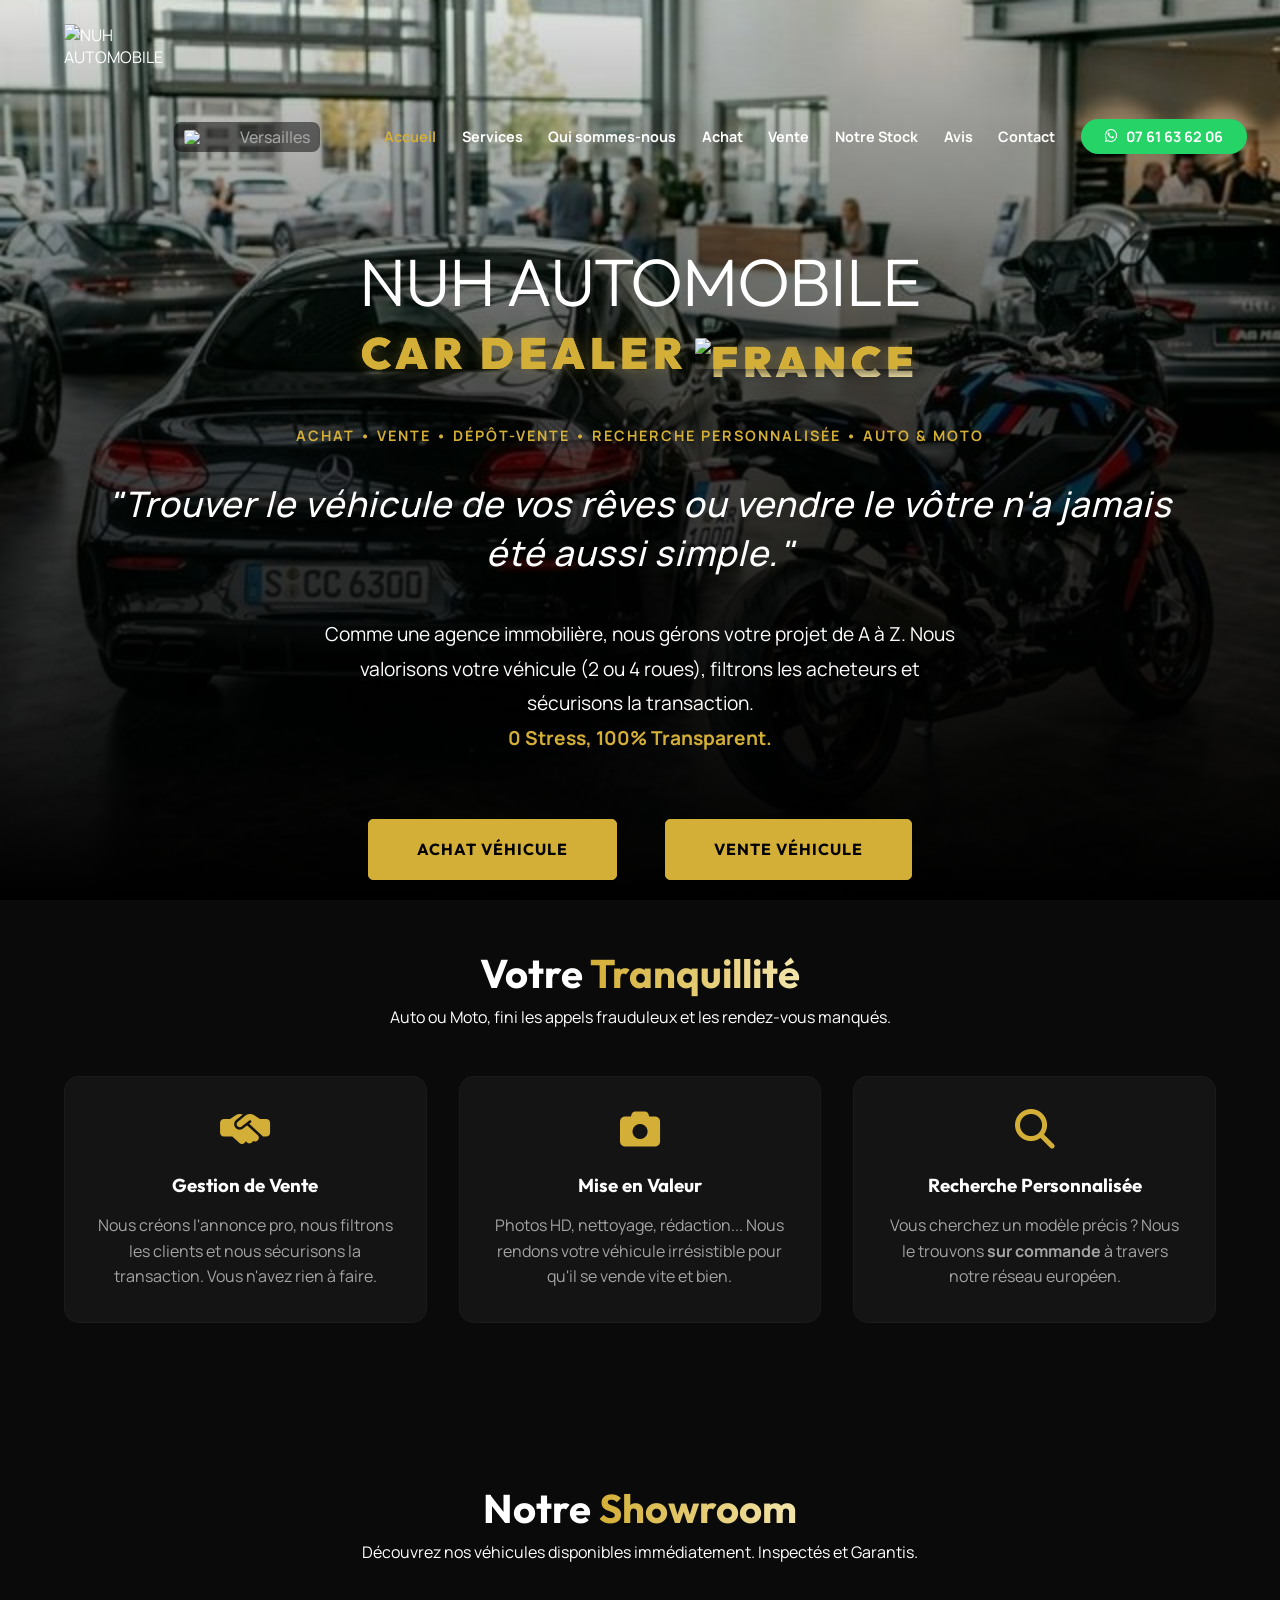
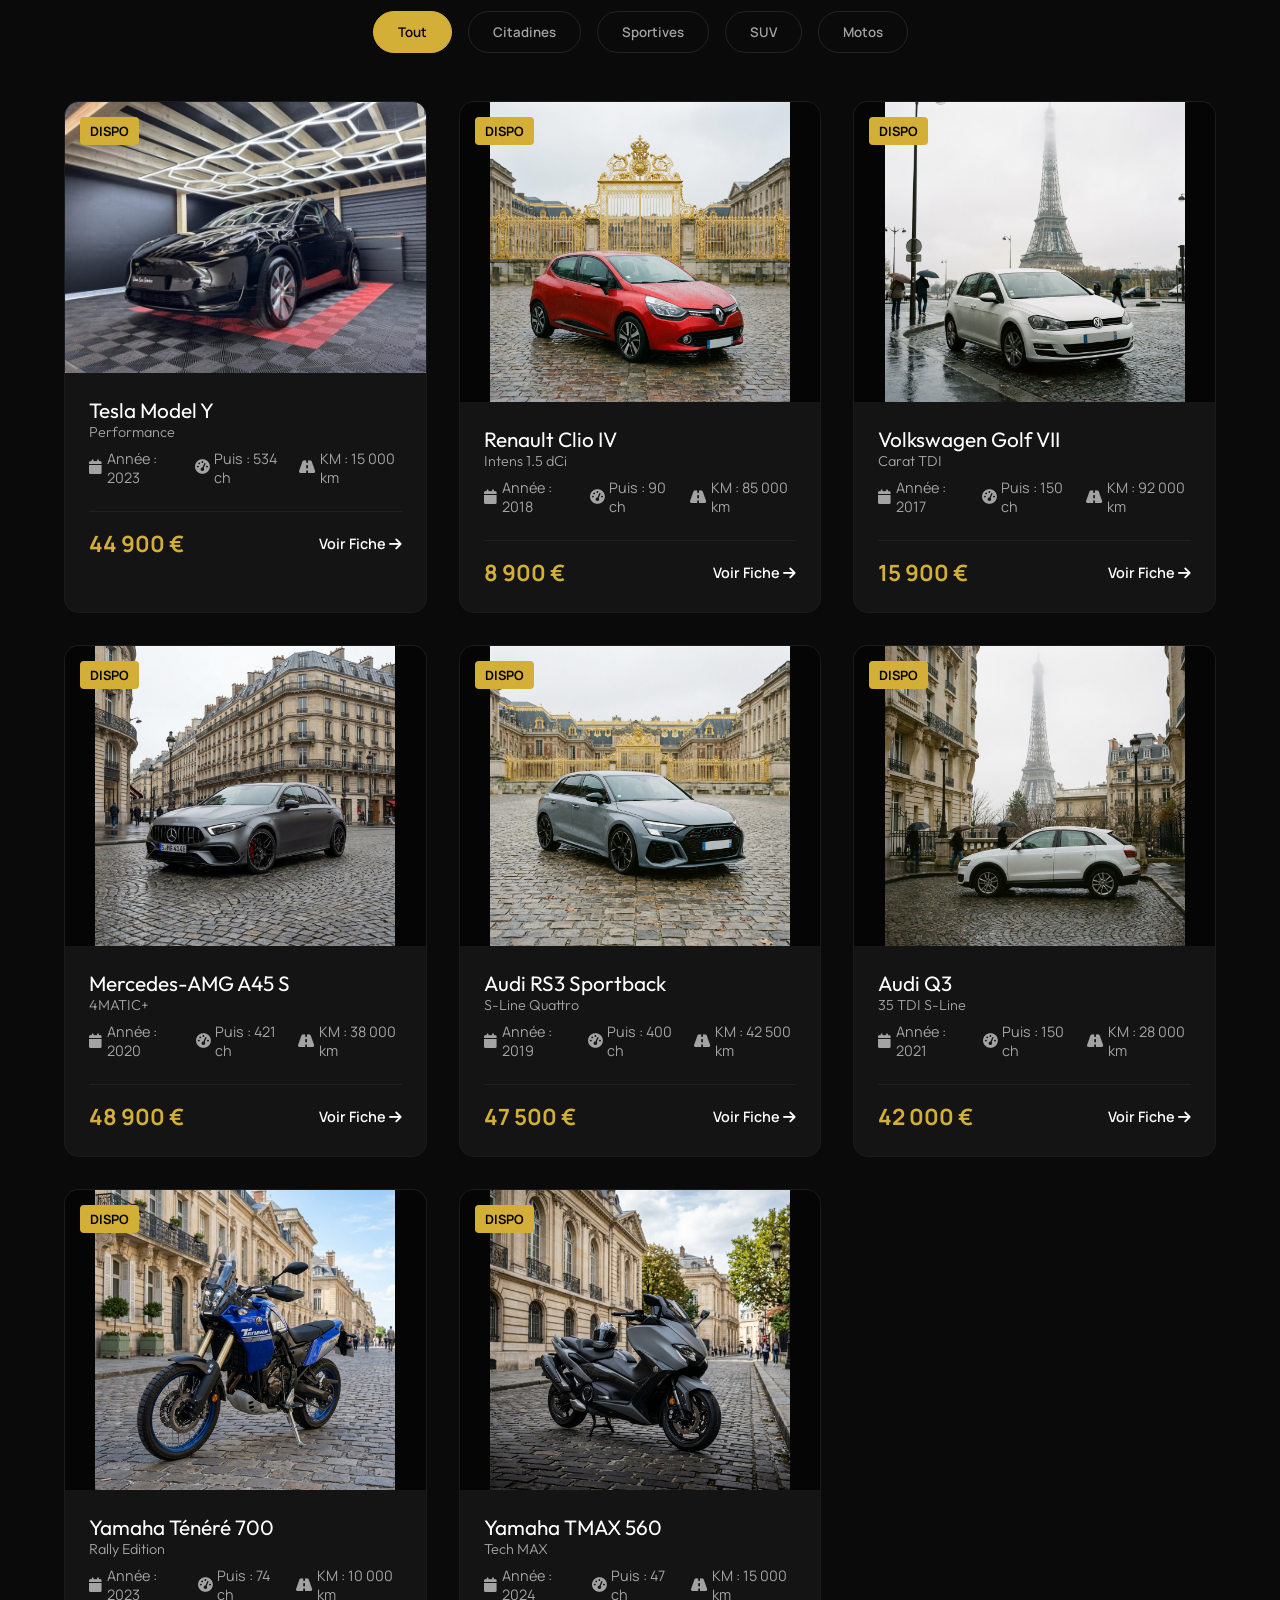
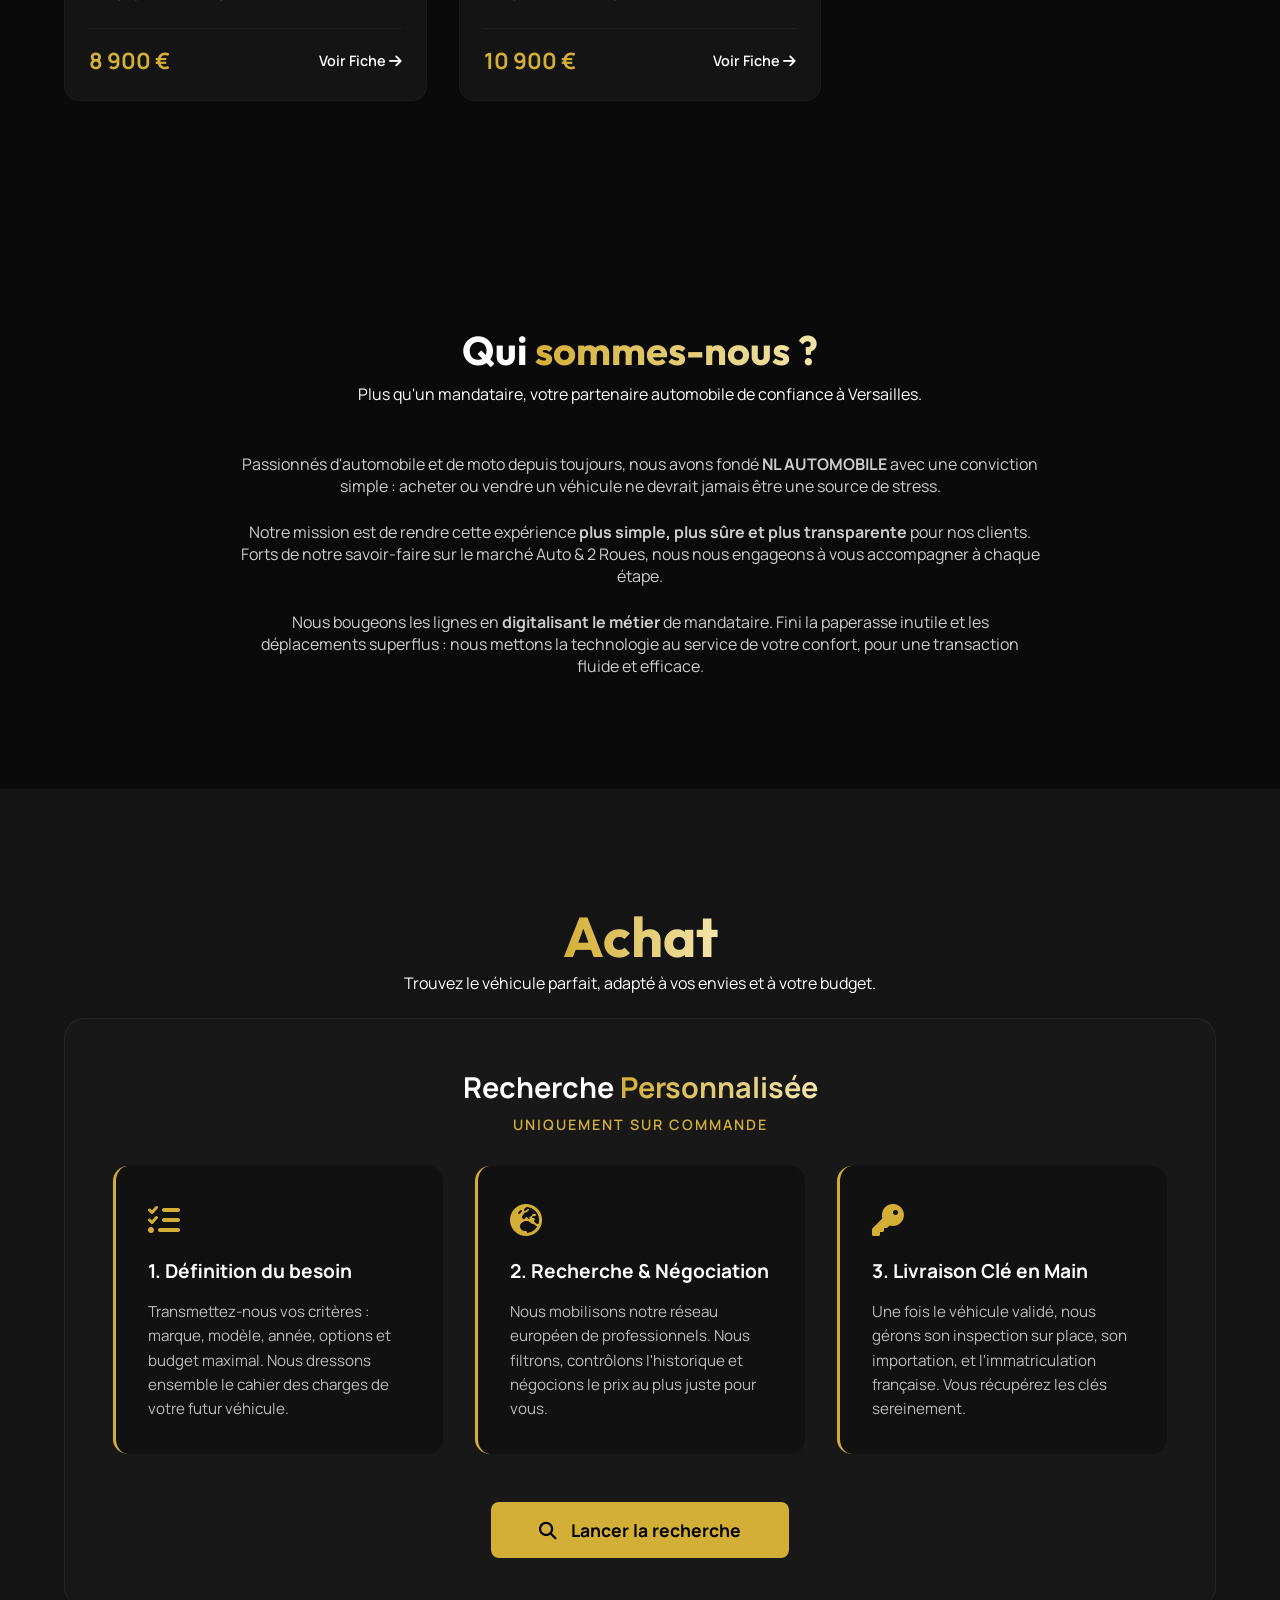
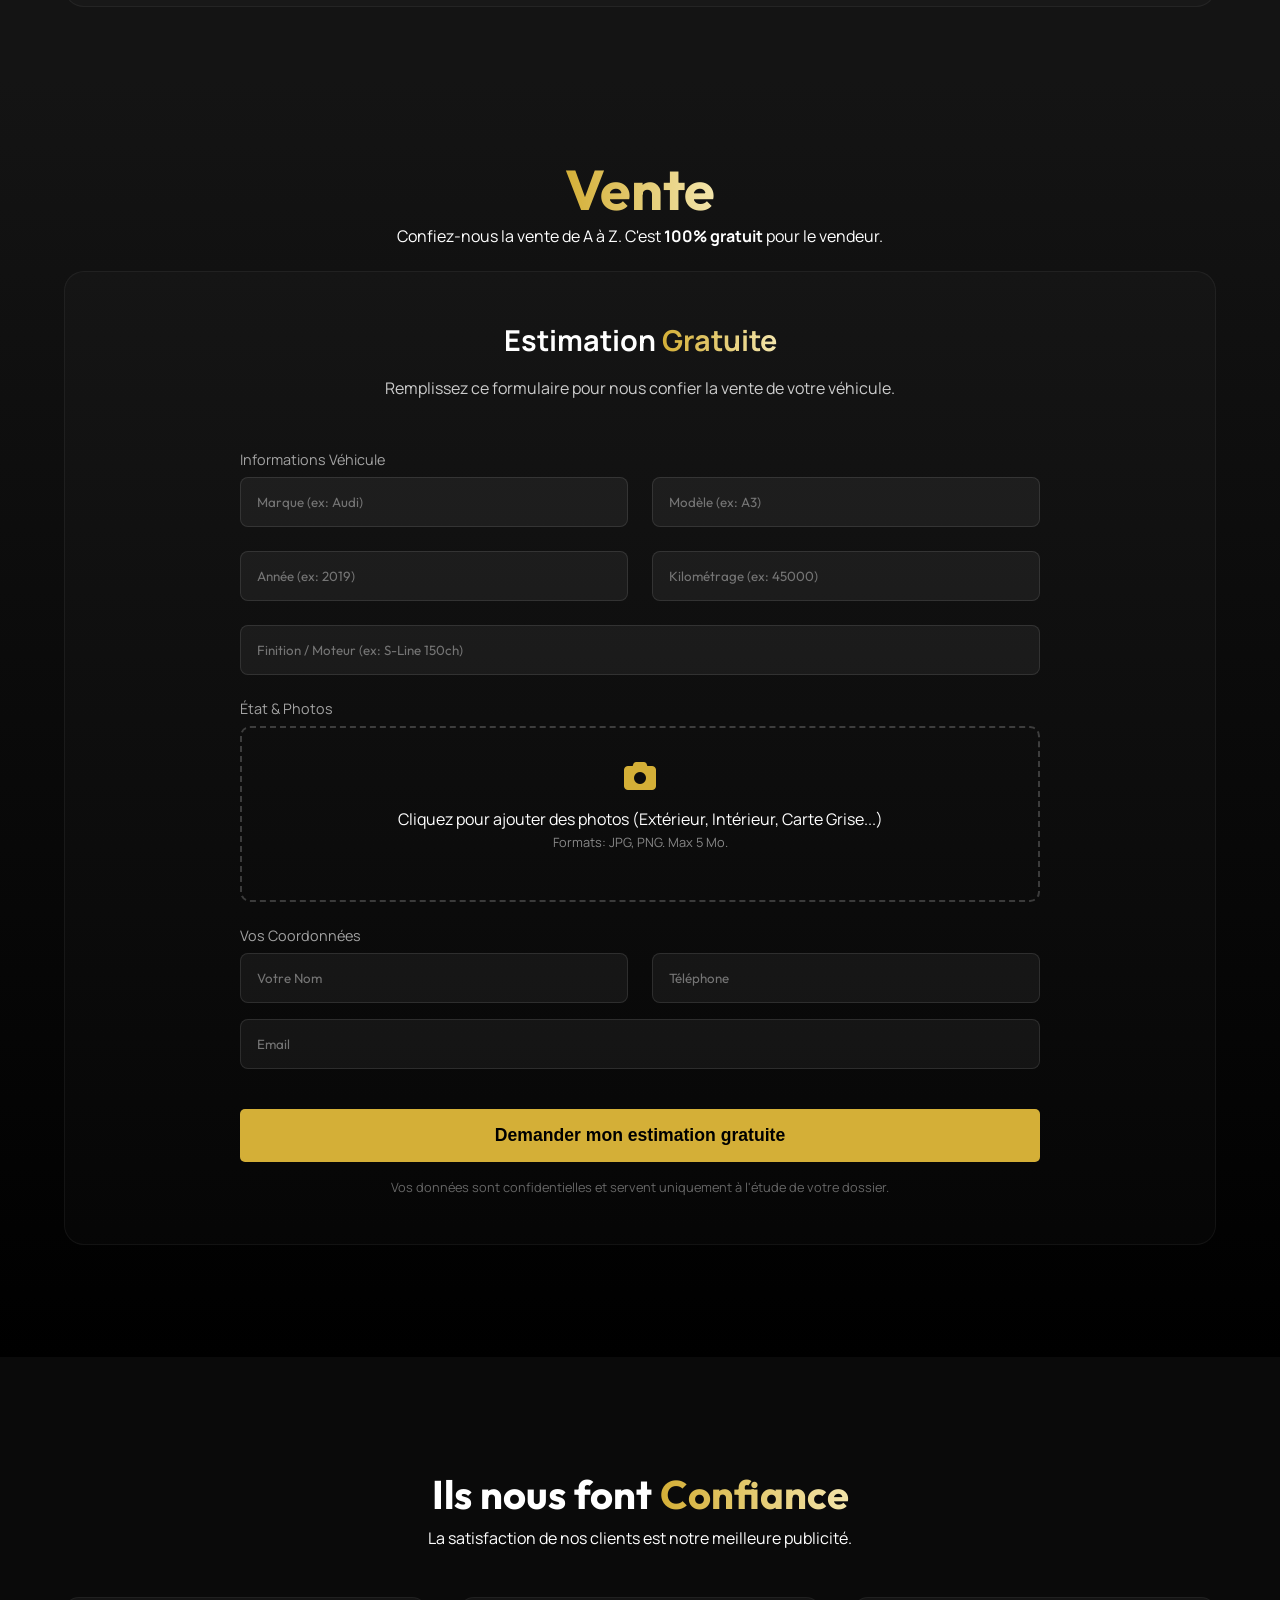
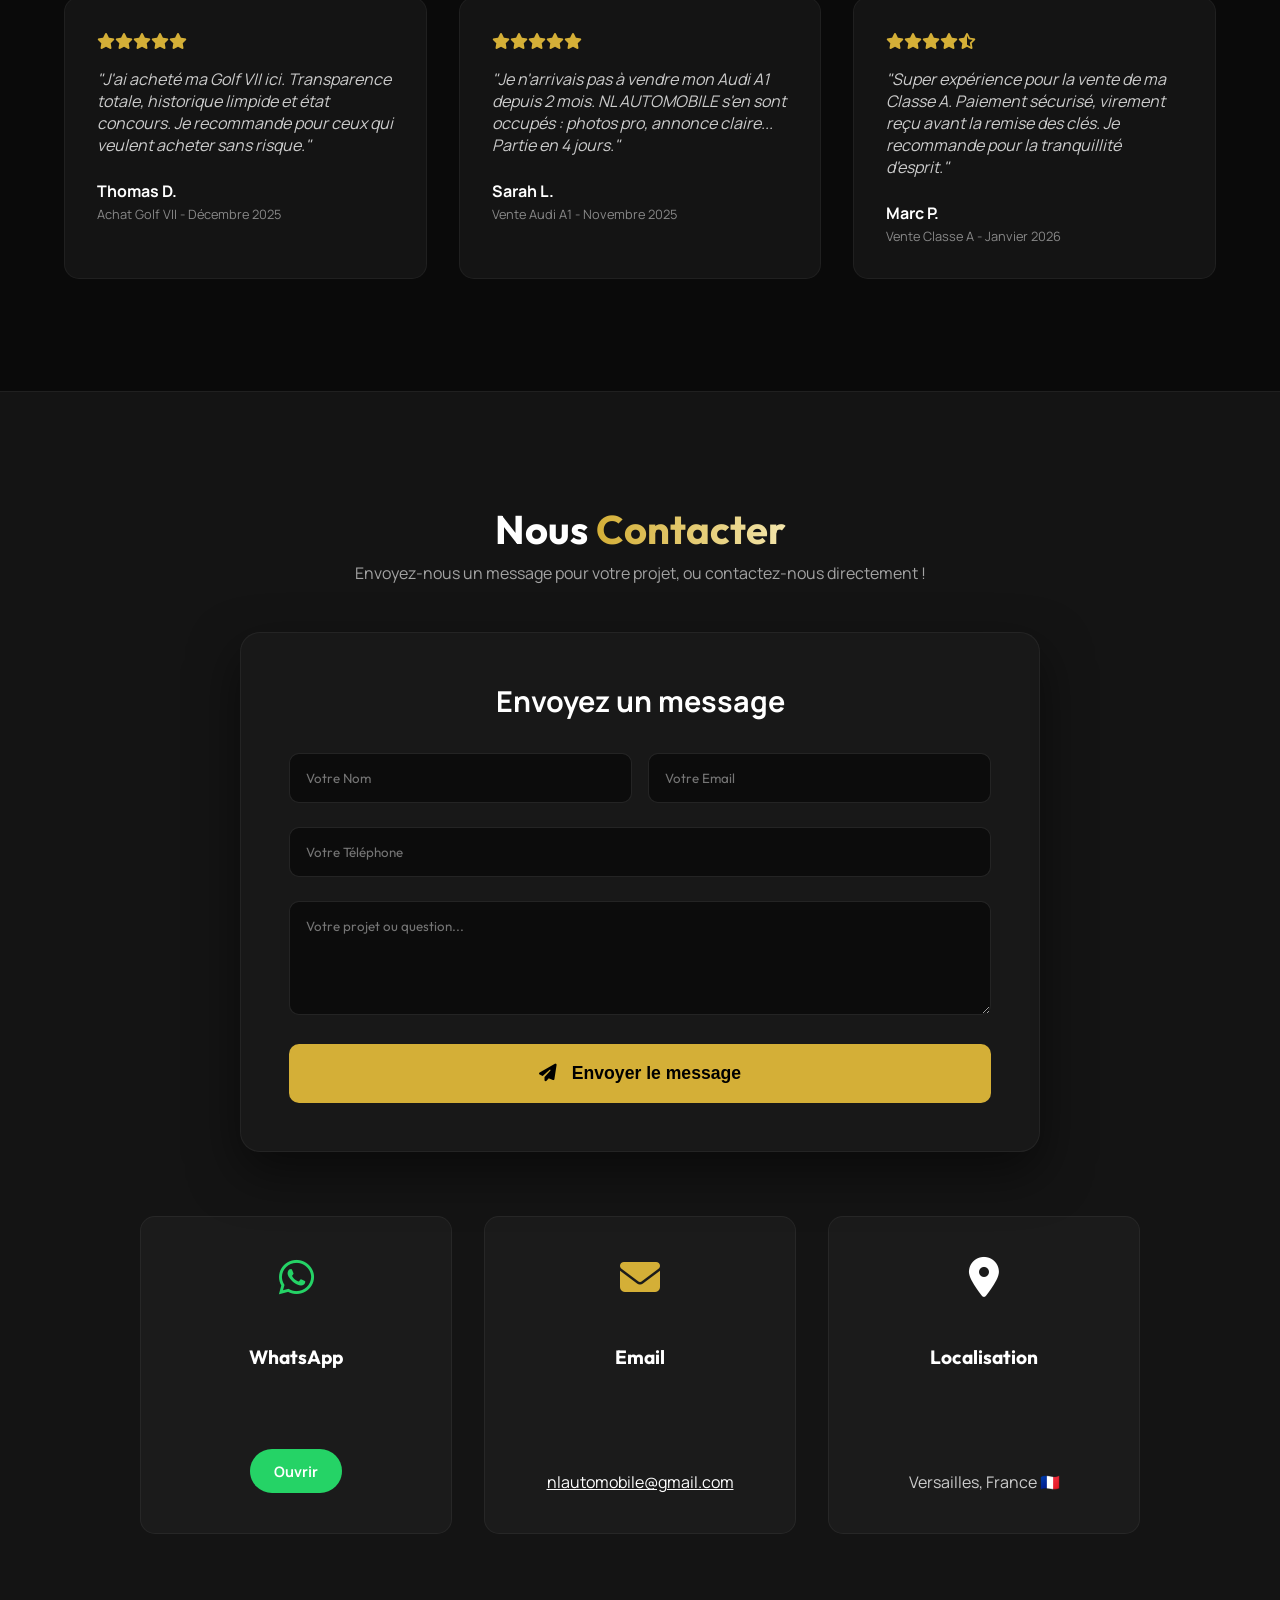
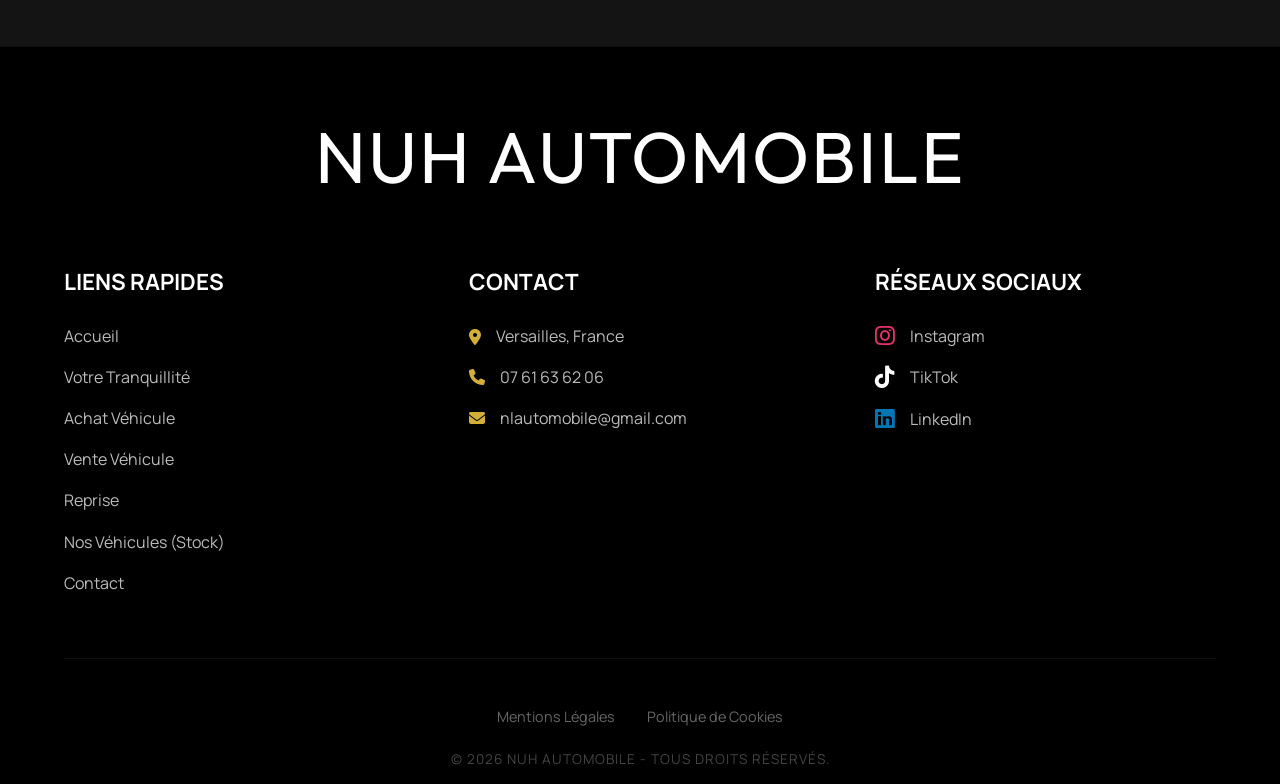
==== index.html @ 4f6aeb3d "Add files via upload" ====
<!DOCTYPE html>
<html lang="fr">

<head>
    <meta charset="UTF-8">
    <meta name="viewport" content="width=device-width, initial-scale=1.0, maximum-scale=1.0, user-scalable=no">
    <meta name="description"
        content="NL AUTOMOBILE - Votre mandataire de confiance à Versailles. Achat, vente, reprise de véhicules et recherche personnalisée. Transparence et sécurité.">
    <title>NL AUTOMOBILE | Mandataire & Reprise à Versailles</title>
    <link rel="stylesheet" href="style.css">
    <link rel="preconnect" href="https://fonts.googleapis.com">
    <link rel="preconnect" href="https://fonts.gstatic.com" crossorigin>
    <link
        href="https://fonts.googleapis.com/css2?family=Manrope:wght@300;500;700&family=Outfit:wght@300;500;700&display=swap"
        rel="stylesheet">
    <link rel="stylesheet" href="https://cdnjs.cloudflare.com/ajax/libs/font-awesome/6.4.0/css/all.min.css">
</head>

<body>
    <nav class="navbar">
        <div class="logo">
            <img src="assets/logo_nuh_final.png" alt="NUH AUTOMOBILE" class="logo-img">
            <span class="location-badge"><img src="https://flagcdn.com/w20/fr.png" alt="France"> Versailles</span>
        </div>
        <div class="burger-menu">
            <i class="fa-solid fa-bars"></i>
        </div>
        <div class="nav-links">
            <a href="#accueil" class="active">Accueil</a>
            <a href="#services">Services</a>
            <a href="#equipe">Qui sommes-nous</a>
            <a href="#achat">Achat</a>
            <a href="#vente">Vente</a>
            <a href="#stock">Notre Stock</a>
            <a href="#avis">Avis</a>
            <a href="#contact">Contact</a>
            <a href="https://wa.me/33761636206" class="btn-contact"><i class="fa-brands fa-whatsapp"></i> 07 61 63 62
                06</a>
        </div>
    </nav>

    <section id="accueil" class="hero hero-home">
        <div class="hero-overlay"></div>
        <div class="hero-content">
            <h1>NUH AUTOMOBILE <span class="highlight-text hero-car-dealer">CAR
                    DEALER <img src="https://flagcdn.com/w40/fr.png" alt="France" class="hero-flag"></span>
            </h1>
            <p class="hero-subtitle">ACHAT • VENTE • DÉPÔT-VENTE <span class="pc-dot">•</span> <br class="mobile-break">RECHERCHE PERSONNALISÉE <span class="pc-dot">•</span> <br class="mobile-break">AUTO & MOTO</p>

            <p class="hero-catchphrase">
                "Trouver le véhicule de vos rêves ou vendre le vôtre n'a jamais été aussi simple."
            </p>

            <p class="hero-desc">Comme une agence immobilière, nous gérons votre projet de A à Z.
                Nous valorisons votre véhicule (2 ou 4 roues), filtrons les acheteurs et sécurisons la transaction.
                <br><strong style="color: var(--accent);">0 Stress, 100% Transparent.</strong>
            </p>
            <div class="hero-btns">
                <a href="#achat" class="btn-grid-home">Achat Véhicule</a>
                <a href="#vente" class="btn-grid-home">Vente Véhicule</a>
            </div>
        </div>
    </section>

    <section id="services" class="services-section">
        <div class="container">
            <div class="section-header">
                <h2>Votre <span class="highlight-text">Tranquillité</span></h2>
                <p>Auto ou Moto, fini les appels frauduleux et les rendez-vous manqués.</p>
            </div>
            <div class="features-grid">
                <div class="feature-card">
                    <i class="fa-solid fa-handshake-simple"></i>
                    <h3>Gestion de Vente</h3>
                    <p>Nous créons l'annonce pro, nous filtrons les clients et nous sécurisons la transaction. Vous
                        n'avez rien à faire.</p>
                </div>
                <div class="feature-card">
                    <i class="fa-solid fa-camera"></i>
                    <h3>Mise en Valeur</h3>
                    <p>Photos HD, nettoyage, rédaction... Nous rendons votre véhicule irrésistible pour qu'il se vende
                        vite et bien.</p>
                </div>
                <div class="feature-card">
                    <i class="fa-solid fa-magnifying-glass"></i>
                    <h3>Recherche Personnalisée</h3>
                    <p>Vous cherchez un modèle précis ? Nous le trouvons <strong>sur commande</strong> à travers notre réseau européen.</p>
                </div>
            </div>
        </div>
    </section>


    <!-- SECTION STOCK -->
    <section id="stock" class="stock-section" style="padding: clamp(2rem, 5vw, 4rem) 0; background: var(--bg-dark);">
        <div class="container">
            <div class="section-header">
                <h2>Notre <span class="highlight-text">Showroom</span></h2>
                <p>Découvrez nos véhicules disponibles immédiatement. Inspectés et Garantis.</p>
            </div>
            <!-- Filtres simplifiés -->
            <div class="filters-bar">
                <button class="filter-btn active">Tout</button>
                <button class="filter-btn">Citadines</button>
                <button class="filter-btn">Sportives</button>
                <button class="filter-btn">SUV</button>
                <button class="filter-btn">Motos</button>
            </div>

            <div class="cars-grid" id="carsGrid">
                <!-- Cars injected by JS -->
            </div>
        </div>
    </section>


    <!-- SECTION EQUIPE -->
    <section id="equipe" class="content-section" style="padding: clamp(2rem, 5vw, 4rem) 0; background: var(--bg-dark);">
        <div class="container">
            <div class="section-header" style="margin-bottom: 3rem;">
                <h2>Qui <span class="highlight-text">sommes-nous ?</span></h2>
                <p>Plus qu'un mandataire, votre partenaire automobile de confiance à Versailles.</p>
            </div>

            <div class="text-content" style="max-width: 800px; margin: 0 auto; text-align: center; color: #ccc;">
                <p>
                    Passionnés d'automobile et de moto depuis toujours, nous avons fondé <strong>NL AUTOMOBILE</strong>
                    avec une conviction simple : acheter ou vendre un véhicule ne devrait jamais être une source de
                    stress.
                </p>
                <p style="margin-top: 1.5rem;">
                    Notre mission est de rendre cette expérience <strong>plus simple, plus sûre et plus
                        transparente</strong>
                    pour nos clients. Forts de notre savoir-faire sur le marché Auto & 2 Roues, nous nous engageons à
                    vous
                    accompagner à chaque étape.
                </p>
                <p style="margin-top: 1.5rem;">
                    Nous bougeons les lignes en <strong>digitalisant le métier</strong> de mandataire. Fini la paperasse
                    inutile et les déplacements superflus : nous mettons la technologie au service de votre confort,
                    pour une transaction fluide et efficace.
                </p>
            </div>
        </div>
    </section>



    <!-- SECTION ACHAT -->
    <section id="achat" class="achat-section"
        style="padding: clamp(2rem, 5vw, 4rem) 0 clamp(1rem, 2vw, 2rem) 0; background: var(--bg-card); position: relative; overflow: hidden;">
        <div class="container" style="position: relative; z-index: 1;">
            <div class="section-header" style="margin-bottom: 1.5rem;">
                <h2 style="font-size: clamp(2.5rem, 8vw, 3.5rem); margin-bottom: 0px;"><span
                        class="highlight-text">Achat</span></h2>
                <p>Trouvez le véhicule parfait, adapté à vos envies et à votre budget.</p>
            </div>

            <div class="recherche-perso"
                style="background: rgba(255, 255, 255, 0.02); border: 1px solid rgba(255, 255, 255, 0.05); border-radius: 20px; padding: 3rem; text-align: center;">
                <h3 style="font-size: 1.8rem; margin-bottom: 0.5rem; color: white;">Recherche <span
                        class="highlight-text">Personnalisée</span></h3>
                <p style="font-size: 0.9rem; color: var(--accent); margin-bottom: 2rem; letter-spacing: 2px; text-transform: uppercase; font-weight: 600;">
                    Uniquement sur commande
                </p>

                <div class="achat-steps"
                    style="display: grid; grid-template-columns: repeat(auto-fit, minmax(280px, 1fr)); gap: 2rem; margin-bottom: 3rem; text-align: left;">

                    <div
                        style="background: rgba(0,0,0,0.3); padding: 2rem; border-radius: 15px; border-left: 3px solid var(--accent);">
                        <div style="color: var(--accent); font-size: 2rem; margin-bottom: 1rem;"><i
                                class="fa-solid fa-list-check"></i></div>
                        <h4 style="margin-bottom: 1rem; font-size: 1.2rem;">1. Définition du besoin</h4>
                        <p style="color: #bbb; font-size: 0.95rem; line-height: 1.6;">Transmettez-nous vos critères :
                            marque, modèle, année, options et budget maximal. Nous dressons ensemble le cahier des
                            charges de votre futur véhicule.</p>
                    </div>

                    <div
                        style="background: rgba(0,0,0,0.3); padding: 2rem; border-radius: 15px; border-left: 3px solid var(--accent);">
                        <div style="color: var(--accent); font-size: 2rem; margin-bottom: 1rem;"><i
                                class="fa-solid fa-earth-europe"></i></div>
                        <h4 style="margin-bottom: 1rem; font-size: 1.2rem;">2. Recherche & Négociation</h4>
                        <p style="color: #bbb; font-size: 0.95rem; line-height: 1.6;">Nous mobilisons notre réseau
                            européen de professionnels. Nous filtrons, contrôlons l'historique et négocions le prix au
                            plus juste pour vous.</p>
                    </div>

                    <div
                        style="background: rgba(0,0,0,0.3); padding: 2rem; border-radius: 15px; border-left: 3px solid var(--accent);">
                        <div style="color: var(--accent); font-size: 2rem; margin-bottom: 1rem;"><i
                                class="fa-solid fa-key"></i></div>
                        <h4 style="margin-bottom: 1rem; font-size: 1.2rem;">3. Livraison Clé en Main</h4>
                        <p style="color: #bbb; font-size: 0.95rem; line-height: 1.6;">Une fois le véhicule validé, nous
                            gérons son inspection sur place, son importation, et l'immatriculation française. Vous
                            récupérez les clés sereinement.</p>
                    </div>

                </div>

                <button data-tf-popup="m3jHHXAl" data-tf-opacity="100" data-tf-size="100" data-tf-iframe-props="title=Recherche Personnalisée | NUH AUTOMOBILE"
                    class="btn-primary"
                    style="display: inline-block; font-size: 1.1rem; padding: 1rem 3rem; border: none; font-family: inherit; font-weight: bold; cursor: pointer; transition: background-0.3s; background: var(--accent); border-radius: 8px;">
                    <i class="fa-solid fa-magnifying-glass" style="margin-right: 10px;"></i> Lancer la recherche
                </button>
                <script src="https://embed.typeform.com/next/embed.js"></script>
            </div>
        </div>
    </section>

    <!-- SECTION VENTE -->
    <section id="vente" class="vente-section"
        style="padding: clamp(1rem, 2vw, 2rem) 0 clamp(2rem, 5vw, 4rem) 0; background: linear-gradient(to bottom, var(--bg-card), #000); position: relative;">
        <div class="container" style="position: relative; z-index: 1;">
            <div class="section-header" style="margin-bottom: 1.5rem;">
                <h2 style="font-size: clamp(2.5rem, 8vw, 3.5rem); margin-bottom: 0px;"><span
                        class="highlight-text">Vente</span></h2>
                <p>Confiez-nous la vente de A à Z. C'est <strong>100% gratuit</strong> pour le vendeur.</p>
            </div>

            <div class="estimation-gratuite"
                style="background: rgba(255, 255, 255, 0.02); border: 1px solid rgba(255, 255, 255, 0.05); border-radius: 20px; padding: 3rem; text-align: center;">
                <h3 style="font-size: 1.8rem; margin-bottom: 1rem; color: white;">Estimation <span
                        class="highlight-text">Gratuite</span></h3>
                <p style="color: #ccc; max-width: 600px; margin: 0 auto 3rem auto; line-height: 1.6;">
                    Remplissez ce formulaire pour nous confier la vente de votre véhicule.
                </p>

                <div class="form-container"
                    style="background: transparent; box-shadow: none; border: none; padding: 0;">
                    <form action="https://formspree.io/f/mbddgzrj" method="POST" enctype="multipart/form-data">
                        <div class="form-group">
                            <label>Informations Véhicule</label>
                            <div class="form-row">
                                <input type="text" name="marque" class="form-control" placeholder="Marque (ex: Audi)"
                                    required>
                                <input type="text" name="modele" class="form-control" placeholder="Modèle (ex: A3)"
                                    required>
                            </div>
                        </div>

                        <div class="form-group">
                            <div class="form-row">
                                <input type="number" name="annee" class="form-control" placeholder="Année (ex: 2019)">
                                <input type="text" name="kilometrage" class="form-control"
                                    placeholder="Kilométrage (ex: 45000)">
                            </div>
                        </div>

                        <div class="form-group">
                            <input type="text" name="finition" class="form-control"
                                placeholder="Finition / Moteur (ex: S-Line 150ch)">
                        </div>

                        <div class="form-group">
                            <label>État & Photos</label>
                            <div class="file-upload" onclick="document.getElementById('photoInput').click()">
                                <i class="fa-solid fa-camera fa-2x"
                                    style="color: var(--accent); margin-bottom: 1rem;"></i>
                                <p>Cliquez pour ajouter des photos (Extérieur, Intérieur, Carte Grise...)</p>
                                <span style="font-size: 0.8rem; color: #888;">Formats: JPG, PNG. Max 5 Mo.</span>
                                <div id="fileList" style="margin-top: 1rem; color: var(--accent); font-size: 0.9rem;">
                                </div>
                            </div>
                            <input type="file" id="photoInput" name="photos" multiple style="display: none;"
                                onchange="updateFileList()">
                        </div>

                        <script>
                            function updateFileList() {
                                const input = document.getElementById('photoInput');
                                const list = document.getElementById('fileList');
                                if (input.files.length > 0) {
                                    list.innerHTML = `<strong>${input.files.length} photo(s) sélectionnée(s)</strong>`;
                                } else {
                                    list.innerHTML = '';
                                }
                            }
                        </script>

                        <div class="form-group">
                            <label>Vos Coordonnées</label>
                            <div class="form-row">
                                <input type="text" name="nom" class="form-control" placeholder="Votre Nom" required>
                                <input type="tel" name="telephone" class="form-control" placeholder="Téléphone"
                                    required>
                            </div>
                            <input type="email" name="email" class="form-control" placeholder="Email"
                                style="margin-top: 1rem;" required>
                        </div>

                        <button type="submit" class="btn-primary"
                            style="width: 100%; margin-top: 1rem; border: none; cursor: pointer; font-size: 1.1rem; padding: 1rem;">Demander
                            mon
                            estimation gratuite</button>
                        <p style="font-size: 0.8rem; color: #666; margin-top: 1rem;">Vos données sont confidentielles et
                            servent uniquement à l'étude de votre dossier.</p>
                    </form>
                </div>
            </div>
        </div>
    </section>


    <section id="avis" class="reviews-section" style="background: var(--bg-dark); padding: clamp(2rem, 5vw, 4rem) 0;">
        <div class="container">
            <div class="section-header">
                <h2>Ils nous font <span class="highlight-text">Confiance</span></h2>
                <p>La satisfaction de nos clients est notre meilleure publicité.</p>
            </div>
            <div class="reviews-grid"
                style="display: grid; grid-template-columns: repeat(auto-fit, minmax(300px, 1fr)); gap: 2rem; margin-top: 3rem;">

                <div class="review-card"
                    style="background: var(--bg-card); padding: 2rem; border-radius: 15px; border: 1px solid rgba(255,255,255,0.05);">
                    <div class="stars" style="color: var(--accent); margin-bottom: 1rem;">
                        <i class="fa-solid fa-star"></i><i class="fa-solid fa-star"></i><i
                            class="fa-solid fa-star"></i><i class="fa-solid fa-star"></i><i
                            class="fa-solid fa-star"></i>
                    </div>
                    <p style="font-style: italic; color: #ccc; margin-bottom: 1.5rem;">"J'ai acheté ma Golf VII ici.
                        Transparence totale, historique limpide et état concours. Je recommande pour ceux qui veulent
                        acheter sans risque."</p>
                    <div class="client-info">
                        <strong style="display: block; color: white;">Thomas D.</strong>
                        <span style="font-size: 0.8rem; color: #888;">Achat Golf VII - Décembre 2025</span>
                    </div>
                </div>

                <div class="review-card"
                    style="background: var(--bg-card); padding: 2rem; border-radius: 15px; border: 1px solid rgba(255,255,255,0.05);">
                    <div class="stars" style="color: var(--accent); margin-bottom: 1rem;">
                        <i class="fa-solid fa-star"></i><i class="fa-solid fa-star"></i><i
                            class="fa-solid fa-star"></i><i class="fa-solid fa-star"></i><i
                            class="fa-solid fa-star"></i>
                    </div>
                    <p style="font-style: italic; color: #ccc; margin-bottom: 1.5rem;">"Je n'arrivais pas à vendre mon
                        Audi A1 depuis 2 mois. NL AUTOMOBILE s'en sont occupés : photos pro, annonce
                        claire... Partie en 4 jours."</p>
                    <div class="client-info">
                        <strong style="display: block; color: white;">Sarah L.</strong>
                        <span style="font-size: 0.8rem; color: #888;">Vente Audi A1 - Novembre 2025</span>
                    </div>
                </div>

                <div class="review-card"
                    style="background: var(--bg-card); padding: 2rem; border-radius: 15px; border: 1px solid rgba(255,255,255,0.05);">
                    <div class="stars" style="color: var(--accent); margin-bottom: 1rem;">
                        <i class="fa-solid fa-star"></i><i class="fa-solid fa-star"></i><i
                            class="fa-solid fa-star"></i><i class="fa-solid fa-star"></i><i
                            class="fa-solid fa-star-half-stroke"></i>
                    </div>
                    <p style="font-style: italic; color: #ccc; margin-bottom: 1.5rem;">"Super expérience pour la vente
                        de ma Classe A. Paiement sécurisé, virement reçu avant la remise des clés. Je recommande pour la
                        tranquillité d'esprit."</p>
                    <div class="client-info">
                        <strong style="display: block; color: white;">Marc P.</strong>
                        <span style="font-size: 0.8rem; color: #888;">Vente Classe A - Janvier 2026</span>
                    </div>
                </div>

            </div>
        </div>
    </section>
    <!-- Fin Section Avis -->

    <!-- Section Contact Direct avec formulaire -->
    <section id="contact"
        style="background-color: var(--bg-card); padding: clamp(2rem, 5vw, 4rem) 0; border-top: 1px solid rgba(255,255,255,0.05);">
        <div class="container">
            <div class="contact-info" style="margin: 0 auto; max-width: 1000px; text-align: center;">
                <div class="section-header">
                    <h2>Nous <span class="highlight-text">Contacter</span></h2>
                    <p style="margin-bottom: 2rem; color: var(--text-secondary);">Envoyez-nous un message pour votre projet,
                        ou contactez-nous directement !</p>
                </div>

                <!-- Form -->
                <div class="form-container"
                    style="background: rgba(255, 255, 255, 0.02); border: 1px solid rgba(255, 255, 255, 0.05); border-radius: 20px; padding: clamp(1.5rem, 5vw, 3rem); text-align: center; max-width: 800px; margin: 0 auto 4rem auto; overflow: hidden; box-sizing: border-box;">
                    <h3 style="font-size: 1.8rem; margin-bottom: 2rem; color: white;">Envoyez un message</h3>
                    <form action="https://formspree.io/f/mbddgzrj" method="POST"
                        style="text-align: left; width: 100%; box-sizing: border-box;">
                        <div style="display: flex; gap: 1rem; margin-bottom: 1.5rem; flex-wrap: wrap;">
                            <input type="text" name="nom" class="form-control" placeholder="Votre Nom" required
                                style="flex: 1 1 200px; padding: 1rem; background: rgba(0,0,0,0.5); border: 1px solid rgba(255,255,255,0.1); color: white; border-radius: 10px; width: 100%; box-sizing: border-box;">
                            <input type="email" name="email" class="form-control" placeholder="Votre Email" required
                                style="flex: 1 1 200px; padding: 1rem; background: rgba(0,0,0,0.5); border: 1px solid rgba(255,255,255,0.1); color: white; border-radius: 10px; width: 100%; box-sizing: border-box;">
                        </div>
                        <div class="form-group" style="margin-bottom: 1.5rem; width: 100%; box-sizing: border-box;">
                            <input type="tel" name="telephone" class="form-control" placeholder="Votre Téléphone"
                                style="width: 100%; padding: 1rem; background: rgba(0,0,0,0.5); border: 1px solid rgba(255,255,255,0.1); color: white; border-radius: 10px; box-sizing: border-box;">
                        </div>
                        <div class="form-group" style="margin-bottom: 1.5rem; width: 100%; box-sizing: border-box;">
                            <textarea name="message" class="form-control" placeholder="Votre projet ou question..."
                                rows="5" required
                                style="width: 100%; padding: 1rem; background: rgba(0,0,0,0.5); border: 1px solid rgba(255,255,255,0.1); color: white; border-radius: 10px; resize: vertical; box-sizing: border-box;"></textarea>
                        </div>
                        <button type="submit" class="btn-primary"
                            style="width: 100%; border: none; padding: 1.2rem; font-size: 1.1rem; cursor: pointer; border-radius: 10px;">
                            <i class="fa-solid fa-paper-plane" style="margin-right: 10px;"></i> Envoyer le message
                        </button>
                    </form>
                </div>

                <!-- Onglets Contact -->
                <div class="contact-grid"
                    style="display: grid; grid-template-columns: repeat(auto-fit, minmax(280px, 1fr)); gap: 2rem;">
                    <!-- WhatsApp -->
                    <div class="info-item"
                        style="height: 100%; display: flex; flex-direction: column; text-align: center; align-items: center; justify-content: center; background: rgba(255,255,255,0.03); padding: 2.5rem; border-radius: 15px;">
                        <i class="fa-brands fa-whatsapp"
                            style="font-size: 2.5rem; color: #25D366; background: none; padding: 0; margin-bottom: 1.5rem;"></i>
                        <h4 style="margin-bottom: 0.5rem; font-size: 1.2rem; color: white;">WhatsApp</h4>
                        <p style="margin-top: auto; width: 100%;"><a href="https://wa.me/33761636206"
                                class="btn-primary"
                                style="display: inline-block; padding: 0.8rem 1.5rem; margin-top: 1rem; border-radius: 50px; background: #25D366; color: white !important; border: none; font-size: 0.9rem; white-space: nowrap;">Ouvrir</a>
                        </p>
                    </div>

                    <!-- Email -->
                    <div class="info-item"
                        style="height: 100%; display: flex; flex-direction: column; text-align: center; align-items: center; justify-content: center; background: rgba(255,255,255,0.03); padding: 2.5rem; border-radius: 15px; overflow-wrap: anywhere; word-break: break-all;">
                        <i class="fa-solid fa-envelope"
                            style="font-size: 2.5rem; color: var(--accent); background: none; padding: 0; margin-bottom: 1.5rem;"></i>
                        <h4 style="margin-bottom: 0.5rem; font-size: 1.2rem; color: white;">Email</h4>
                        <p style="margin-top: auto; width: 100%; font-size: clamp(0.85rem, 2vw, 1rem);"><a
                                href="mailto:nlautomobile@gmail.com"
                                style="color: white; text-decoration: underline; display: inline-block; padding-top: 1rem;">nlautomobile@gmail.com</a>
                        </p>
                    </div>

                    <!-- Localisation -->
                    <div class="info-item"
                        style="height: 100%; display: flex; flex-direction: column; text-align: center; align-items: center; justify-content: center; background: rgba(255,255,255,0.03); padding: 2.5rem; border-radius: 15px;">
                        <i class="fa-solid fa-location-dot"
                            style="font-size: 2.5rem; color: white; background: none; padding: 0; margin-bottom: 1.5rem;"></i>
                        <h4 style="margin-bottom: 0.5rem; font-size: 1.2rem; color: white;">Localisation</h4>
                        <p style="color: #ccc; margin-top: auto; display: inline-block; padding-top: 1rem;">Versailles,
                            France 🇫🇷</p>
                    </div>
                </div>

            </div>
        </div>
    </section>

    <footer style="background-color: #000; padding: clamp(2rem, 5vw, 4rem) 5% 1rem; border-top: 1px solid rgba(255, 255, 255, 0.05); text-align: center;">
        
        <!-- 1. Logo au-dessus de tout -->
        <div class="footer-logo" style="font-family: var(--font-heading); font-size: clamp(2.5rem, 6vw, 4.5rem); color: white; margin-bottom: clamp(2rem, 5vw, 4rem); letter-spacing: 2px;">
            NUH AUTOMOBILE
        </div>

        <!-- Container principal avec Grid pour les 3 colonnes -->
        <div style="max-width: 1200px; margin: 0 auto; display: grid; grid-template-columns: repeat(auto-fit, minmax(280px, 1fr)); gap: clamp(1.5rem, 5vw, 4rem); margin-bottom: clamp(2rem, 5vw, 4rem); text-align: left;">
            
            <!-- Colonne 1 : Liens Rapides -->
            <div style="display: flex; flex-direction: column; gap: clamp(0.5rem, 2vw, 1.2rem);">
                <h4 style="color: white; font-size: 1.4rem; margin-bottom: 0.5rem; text-transform: uppercase;">Liens Rapides</h4>
                <a href="#accueil" style="color: #bbb; text-decoration: none; transition: color 0.3s; font-size: 1rem;">Accueil</a>
                <a href="#services" style="color: #bbb; text-decoration: none; transition: color 0.3s; font-size: 1rem;">Votre Tranquillité</a>
                <a href="#achat" style="color: #bbb; text-decoration: none; transition: color 0.3s; font-size: 1rem;">Achat Véhicule</a>
                <a href="#vente" style="color: #bbb; text-decoration: none; transition: color 0.3s; font-size: 1rem;">Vente Véhicule</a>
                <a href="reprise.html" style="color: #bbb; text-decoration: none; transition: color 0.3s; font-size: 1rem;">Reprise</a>
                <a href="stock.html" style="color: #bbb; text-decoration: none; transition: color 0.3s; font-size: 1rem;">Nos Véhicules (Stock)</a>
                <a href="#contact" style="color: #bbb; text-decoration: none; transition: color 0.3s; font-size: 1rem;">Contact</a>
            </div>

            <!-- Colonne 2 : Contact -->
            <div style="display: flex; flex-direction: column; gap: clamp(0.5rem, 2vw, 1.2rem);">
                <h4 style="color: white; font-size: 1.4rem; margin-bottom: 0.5rem; text-transform: uppercase;">Contact</h4>
                <div style="display: flex; align-items: flex-start; gap: 15px; color: #bbb; font-size: 1rem;">
                    <i class="fa-solid fa-location-dot" style="margin-top: 4px; color: var(--accent);"></i>
                    <span>Versailles, France</span>
                </div>
                <div style="display: flex; align-items: center; gap: 15px; color: #bbb; font-size: 1rem;">
                    <i class="fa-solid fa-phone" style="color: var(--accent);"></i>
                    <a href="tel:+33761636206" style="color: inherit; text-decoration: none; transition: color 0.3s;">07 61 63 62 06</a>
                </div>
                <div style="display: flex; align-items: center; gap: 15px; color: #bbb; font-size: 1rem;">
                    <i class="fa-solid fa-envelope" style="color: var(--accent);"></i>
                    <a href="mailto:nlautomobile@gmail.com" style="color: inherit; text-decoration: none; transition: color 0.3s;">nlautomobile@gmail.com</a>
                </div>
            </div>

            <!-- Colonne 3 : Réseaux Sociaux -->
            <div style="display: flex; flex-direction: column; gap: clamp(0.5rem, 2vw, 1.2rem);">
                <h4 style="color: white; font-size: 1.4rem; margin-bottom: 0.5rem; text-transform: uppercase;">Réseaux Sociaux</h4>
                <a href="#" style="color: #bbb; text-decoration: none; transition: color 0.3s; font-size: 1rem; display: flex; align-items: center; gap: 15px;">
                    <i class="fa-brands fa-instagram" style="font-size: 1.4rem; color: #E1306C;"></i> Instagram
                </a>
                <a href="#" style="color: #bbb; text-decoration: none; transition: color 0.3s; font-size: 1rem; display: flex; align-items: center; gap: 15px;">
                    <i class="fa-brands fa-tiktok" style="font-size: 1.4rem; color: white;"></i> TikTok
                </a>
                <a href="#" style="color: #bbb; text-decoration: none; transition: color 0.3s; font-size: 1rem; display: flex; align-items: center; gap: 15px;">
                    <i class="fa-brands fa-linkedin" style="font-size: 1.4rem; color: #0077b5;"></i> LinkedIn
                </a>
            </div>

        </div>

        <!-- Ligne Mentions Légales & Copyright (Tout en bas) -->
        <div style="max-width: 1200px; margin: 0 auto; padding-top: clamp(1rem, 5vw, 3rem); border-top: 1px solid rgba(255,255,255,0.05); text-align: center;">
            <div class="footer-legal-links" style="display: flex; flex-wrap: wrap; justify-content: center; gap: 2rem; font-size: 0.9rem; margin-bottom: 1.5rem;">
                <a href="legal.html" style="color: #666; text-decoration: none; transition: color 0.3s;">Mentions Légales</a>
                <a href="politique.html" style="color: #666; text-decoration: none; transition: color 0.3s;">Politique de Cookies</a>
            </div>
            <p style="font-size: 0.85rem; color: #444; text-transform: uppercase; letter-spacing: 1px;">
                &copy; 2026 NUH AUTOMOBILE - Tous droits réservés.
            </p>
        </div>
    </footer>

    <script src="script.js"></script>
</body>

</html>
---- style.css ----
/* CSS UPDATES FOR NEW STRUCTURE - REWRITE V4 */

/* General adjustments */
:root {
    --bg-dark: #0a0a0a;
    --bg-card: #141414;
    --text-primary: #ffffff;
    --text-secondary: #a3a3a3;
    --accent: #d4af37;
    --accent-glow: rgba(212, 175, 55, 0.3);
    --font-heading: 'Outfit', sans-serif;
    --font-body: 'Manrope', sans-serif;
}

/* Location Badge in Logo */
.location-badge {
    font-size: 0.8rem;
    color: var(--text-secondary);
    font-weight: 500;
    margin-left: 10px;
    padding-left: 10px;
    border-left: 1px solid rgba(255, 255, 255, 0.2);
    display: inline-flex;
    align-items: center;
    gap: 5px;
}

.location-badge img {
    height: 14px;
    border-radius: 2px;
}

/* Page Header */
.page-header {
    margin-top: 80px;
    padding: 4rem 10% 2rem;
    background: linear-gradient(to bottom, #111, var(--bg-dark));
    text-align: center;
    border-bottom: 1px solid rgba(255, 255, 255, 0.05);
}

.page-header h1 {
    font-size: 3rem;
}

/* Services Section */
.services-section {
    background: var(--bg-dark);
}

/* Contact Wrapper split */
.contact-wrapper {
    display: grid;
    grid-template-columns: 1fr 1.5fr;
    gap: 4rem;
    align-items: flex-start;
}

.info-item {
    display: flex;
    align-items: center;
    gap: 1.5rem;
    margin-bottom: 2rem;
    background: rgba(255, 255, 255, 0.03);
    padding: 1.5rem;
    border-radius: 12px;
    border: 1px solid rgba(255, 255, 255, 0.05);
}

.info-item i {
    font-size: 1.5rem;
    color: var(--accent);
    background: rgba(212, 175, 55, 0.1);
    padding: 1rem;
    border-radius: 50%;
}

.info-item h4 {
    font-family: var(--font-heading);
    margin-bottom: 0.2rem;
    color: white;
}

.info-item p {
    color: var(--text-secondary);
    margin: 0;
}

/* Filters Bar */
.filters-bar {
    display: flex;
    justify-content: center;
    gap: 1rem;
    margin-bottom: 3rem;
    flex-wrap: wrap;
}

.filter-btn {
    background: transparent;
    border: 1px solid rgba(255, 255, 255, 0.1);
    color: var(--text-secondary);
    padding: 0.7rem 1.5rem;
    border-radius: 50px;
    cursor: pointer;
    font-family: var(--font-body);
    font-weight: 600;
    transition: all 0.3s;
}

.filter-btn:hover,
.filter-btn.active {
    background: var(--accent);
    color: black;
    border-color: var(--accent);
}

/* DETAIL PAGE HEADER PUSH */
.detail-header {
    margin-top: clamp(80px, 12vh, 150px);
}

/* DETAIL PAGE GALLERY (SMART PRESENTATION) */
.gallery-container {
    display: flex;
    justify-content: center;
    max-width: 900px;
    margin: 0 auto 2rem auto;
    height: auto;
}

.main-photo {
    display: block;
    width: 100%;
    height: auto;
    max-height: 500px;
    object-fit: contain; /* L'image s'affiche à 100% de son envergure sans jamais rogner ! */
    border-radius: 15px;
    background: transparent;
    box-shadow: 0 10px 30px rgba(0,0,0,0.6);
}

.side-photos {
    display: none; /* Inutile de dupliquer la même image 3 fois à vue d'œil */
}

.side-photo {
    display: none;
}

/* Mobile responsive fixes for wrapper */
@media (max-width: 900px) {
    .contact-wrapper {
        grid-template-columns: 1fr;
    }

    .gallery-container {
        display: flex;
        flex-direction: column;
        height: auto;
    }

    .side-photos {
        display: none;
    }

    .main-photo {
        height: 300px;
        grid-column: 1 / -1;
    }
}

/* MOBILE NAV - CRITICAL FIX */
.burger-menu {
    display: none;
    font-size: 1.5rem;
    color: white !important;
    /* FORCE WHITE COLOR */
    cursor: pointer;
    padding: 0.5rem;
    margin-right: -0.5rem;
    margin-left: auto;
    /* S'assure de toujours le coller à droite sur mobile */
    z-index: 2000;
    position: relative;
    user-select: none;
    -webkit-tap-highlight-color: transparent;
}

@media (max-width: 768px) {
    .burger-menu {
        display: block;
    }
    
    /* Masquer le logo sur mobile à la demande */
    .logo {
        display: none !important;
    }

    .nav-links {
        position: fixed;
        top: 0;
        right: -100%;
        left: auto;
        width: 70%;
        height: 100vh;
        z-index: 1500;
        background: rgba(10, 10, 10, 0.98);
        backdrop-filter: blur(15px);
        flex-direction: column;
        padding: clamp(120px, 30vh, 200px) 1.5rem 2rem;
        /* Commence sous le logo */
        border-left: 1px solid rgba(255, 255, 255, 0.1);
        text-align: center;
        transition: right 0.4s ease-in-out;
        box-shadow: -10px 0 30px rgba(0, 0, 0, 0.8);
        display: flex;
        overflow-y: auto;
        /* Permet de scroller le menu sur petit ecran */
        overflow-x: hidden;
    }

    .nav-links.active {
        right: 0;
    }

    .nav-links a {
        margin: 1.2rem 0;
        display: block;
        font-size: 1.15rem;
        opacity: 0;
        transform: translateX(20px);
        transition: all 0.3s ease 0.1s;
    }

    .nav-links.active a {
        opacity: 1;
        transform: translateX(0);
    }
}

/* --- INCLUDE PREVIOUS CSS BELOW --- */
* {
    margin: 0;
    padding: 0;
    box-sizing: border-box;
    scroll-behavior: smooth;
}

body {
    background-color: var(--bg-dark);
    color: var(--text-primary);
    font-family: var(--font-body);
    overflow-x: hidden;
}

.navbar {
    position: absolute;
    /* Reste en haut, ne bloque pas l'écran ! */
    top: 0;
    width: 100%;
    padding: 1.5rem 5%;
    display: flex;
    justify-content: flex-start;
    /* Aligne le menu à la suite du logo */
    gap: clamp(2rem, 5vw, 7rem);
    /* L'espace entre Versailles et les mots (plus c'est grand, plus c'est éloigné) */
    align-items: center;
    background: transparent;
    /* PLUS AUCUN BLOC NOIR ! */
    z-index: 1000;
}

.logo {
    display: flex;
    align-items: center;
    gap: 0;
}

.location-badge {
    margin-left: 10px;
    z-index: 10;
    background: rgba(0,0,0,0.5);
    padding: 4px 10px;
    border-radius: 8px;
    font-size: clamp(0.7rem, 2vw, 1rem);
}

.logo-img {
    height: clamp(120px, 25vh, 300px);
    /* Encore plus grand ! */
    width: auto;
    max-width: 40vw;
    /* On gagne un peu de place pour le logo */
    object-fit: contain;
    transition: transform 0.3s ease;
}

.logo-img:hover {
    transform: scale(1.05);
}

.highlight {
    color: var(--accent);
}

.highlight-text {
    color: transparent;
    background: linear-gradient(to right, var(--accent), #f3e5ab);
    -webkit-background-clip: text;
    background-clip: text;
}

.nav-links {
    display: flex;
    align-items: center;
    gap: clamp(1rem, 2vw, 2.8rem);
    /* Espace solide entre les mots, très aéré */
    white-space: nowrap;
    /* Empêche strictement de passer à la ligne */
}

.nav-links a {
    color: #ffffff; /* FORCE LE BLANC PUR SUR LES MURS/FOND SOMBRE */
    text-decoration: none;
    font-size: clamp(0.9rem, 1.1vw, 1.3rem);
    /* Taille agrandie pour une lecture robuste */
    font-weight: 700; /* Plus de gras pour bien ressortir */
    transition: color 0.3s;
}

.nav-links a:hover,
.nav-links a.active {
    color: var(--accent); /* Devienne doré au lieu de blanc sur blanc */
}

/* BUTTON CONTACT WHATSAPP STYLE */
.btn-contact {
    display: inline-flex;
    align-items: center;
    gap: 8px;
    background-color: #25D366;
    /* WhatsApp Green */
    color: white !important;
    padding: 0.5rem 1.5rem;
    border-radius: 50px;
    font-weight: 700;
    text-decoration: none;
    border: none;
    transition: background 0.3s;
}

.btn-contact:hover {
    background: #128C7E;
    color: white !important;
}

/* WIDGET WHATSAPP FLOTTANT */
.whatsapp-float {
    position: fixed;
    width: 60px;
    height: 60px;
    bottom: 40px;
    right: 40px;
    background-color: #25d366;
    color: #FFF;
    border-radius: 50px;
    text-align: center;
    font-size: 35px;
    box-shadow: 2px 2px 15px rgba(0, 0, 0, 0.5);
    z-index: 1000;
    display: flex;
    align-items: center;
    justify-content: center;
    transition: transform 0.3s ease;
}

.whatsapp-float:hover {
    transform: scale(1.1);
    color: #FFF;
}

@media (max-width: 768px) {
    .whatsapp-float {
        width: 50px;
        height: 50px;
        bottom: 20px;
        right: 20px;
        font-size: 30px;
    }
}


/* HERO IMAGE - AUDI (hero.png) */
.hero {
    min-height: 100vh;
    width: 100%;
    background-image: url('hero.png') !important;
    background-position: center center;
    /* REMET LA PHOTO DE L'AUDI BIEN AJUSTÉE */
    background-repeat: no-repeat;
    background-size: cover;
    display: flex !important;
    align-items: center;
    /* Centre le bloc de façon classique */
    justify-content: center;
    /* CENTRE HORIZONTALEMENT */
    position: relative;
    padding-top: 0;
}

.hero-overlay {
    position: absolute;
    top: 0;
    left: 0;
    width: 100%;
    height: 100%;
    background: linear-gradient(to bottom, rgba(0,0,0,0.1) 0%, rgba(0,0,0,0.7) 50%, rgba(0,0,0,1) 100%);
}

.hero-content {
    position: relative;
    z-index: 2;
    padding: 0 5%;
    max-width: 1200px;
    animation: fadeInUp 1s ease-out;
    margin-top: clamp(160px, 25vh, 280px); /* Texte remonté pour être bien centré */
    text-align: center;
    display: flex;
    flex-direction: column;
    align-items: center;
}

h1 {
    font-family: var(--font-heading);
    font-size: clamp(2.5rem, 8vw, 4.2rem);
    font-weight: 300;
    /* Look minimaliste et raffiné */
    line-height: 1.1;
    margin-bottom: 3rem;
    /* Plus aéré ! */
    letter-spacing: -1px;
    text-transform: uppercase;
}

.hero-subtitle {
    color: var(--accent);
    font-weight: 700;
    letter-spacing: 2px;
    margin-bottom: 2rem;
    /* Plus aéré ! */
    font-size: clamp(0.7rem, 2vw, 0.9rem);
    text-transform: uppercase;
    line-height: 1.5;
    white-space: nowrap;
    /* Garanti sur une seule ligne pour PC */
}

/* Nouveaux styles propres pour le sous-titre CAR DEALER */
.hero-car-dealer {
    font-size: 0.65em;
    font-weight: 900;
    color: var(--accent);
    text-shadow: 0 0 15px rgba(212, 175, 55, 0.3);
    position: relative;
    display: flex; /* Force le passage à la ligne suivante */
    width: 100%; /* Prend toute la place pour garantir qu'il soit bien en dessous */
    align-items: center;
    justify-content: center;
    gap: 8px; /* Le drapeau est collé ici mathématiquement ! */
    letter-spacing: 5px;
    margin-top: 10px;
}

.hero-flag {
    height: 0.7em;
    width: auto;
    border-radius: 2px;
    box-shadow: 0 4px 10px rgba(0,0,0,0.5);
}

.hero-catchphrase {
    font-size: clamp(1.4rem, 3vw, 2.2rem); /* Beaucoup plus grand ! */
    color: white;
    margin-bottom: 2.5rem;
    font-weight: 500;
    font-style: italic;
    letter-spacing: 1px;
}

.mobile-break {
    display: none;
}

.hero-desc {
    color: white; /* Blanc partout, y compris sur PC */
    font-size: clamp(0.9rem, 1.5vw, 1.2rem);
    line-height: 1.8;
    /* Mieux aérer les lignes du paragraphe */
    margin-bottom: 4rem;
    /* Grand espace avant les boutons ! */
    max-width: 650px;
}

.hero-btns {
    display: flex;
    justify-content: center;
    width: 100%;
    gap: 3rem;
    /* Écarte grandement les boutons ! */
}

.btn-primary {
    background: var(--accent);
    color: #000;
    text-decoration: none;
    padding: 1rem 2rem;
    border-radius: 5px;
    font-weight: 700;
    transition: transform 0.3s;
}

.btn-secondary {
    border: 1px solid rgba(255, 255, 255, 0.3);
    color: white;
    text-decoration: none;
    padding: 1rem 2rem;
    border-radius: 5px;
    font-weight: 700;
    backdrop-filter: blur(5px);
    transition: background 0.3s;
}

.btn-primary:hover {
    transform: translateY(-3px);
    box-shadow: 0 10px 20px var(--accent-glow);
}

.btn-secondary:hover {
    background: rgba(255, 255, 255, 0.1);
}

/* NOUVEAU STYLE BOUTONS GRILLE HERO */
.btn-grid-home {
    background: var(--accent);
    color: #000;
    /* Texte noir pour lisibilité sur or */
    text-decoration: none;
    padding: 1.2rem 3rem;
    /* Boutons plus larges */
    border-radius: 5px;
    font-weight: 700;
    font-family: var(--font-heading);
    text-transform: uppercase;
    letter-spacing: 1px;
    border: 1px solid var(--accent);
    display: flex;
    align-items: center;
    justify-content: center;
    transition: all 0.3s ease;
    min-height: 60px;
}

.btn-grid-home:hover {
    background: transparent;
    color: var(--accent);
    /* Devient transparent avec texte or au survol */
    box-shadow: 0 5px 15px rgba(212, 175, 55, 0.2);
}

.container {
    padding: clamp(2rem, 4vw, 3rem) 5%;
    /* Réduit les énormes espaces de 5rem */
}

/* Car Detail Description */
.car-description {
    font-size: 1.1rem;
    line-height: 1.6;
    color: #e0e0e0;
    background: rgba(255, 255, 255, 0.05);
    padding: 1.5rem;
    border-radius: 10px;
    border-left: 4px solid var(--accent);
    margin-bottom: 2rem;
    font-style: italic;
}

.section-header {
    text-align: center;
    margin-bottom: clamp(2rem, 4vw, 3rem);
    /* Réduit les 4rem d'écart de titre */
}

.section-header h2 {
    font-size: 2.5rem;
    font-family: var(--font-heading);
    margin-bottom: 0.5rem;
}

.features-grid {
    display: grid;
    grid-template-columns: repeat(auto-fit, minmax(250px, 1fr));
    gap: 2rem;
}

.feature-card {
    background: var(--bg-card);
    padding: 2rem;
    border-radius: 15px;
    border: 1px solid rgba(255, 255, 255, 0.03);
    text-align: center;
    transition: transform 0.3s, border-color 0.3s;
}

.feature-card:hover {
    transform: translateY(-10px);
    border-color: var(--accent);
}

.feature-card i {
    font-size: 2.5rem;
    color: var(--accent);
    margin-bottom: 1.5rem;
}

.feature-card h3 {
    margin-bottom: 1rem;
    font-family: var(--font-heading);
}

.feature-card p {
    color: var(--text-secondary);
    line-height: 1.6;
}

.cars-grid {
    display: grid;
    grid-template-columns: repeat(auto-fit, minmax(320px, 1fr));
    gap: 2rem;
}

.car-card {
    background: var(--bg-card);
    border-radius: 15px;
    overflow: hidden;
    transition: all 0.3s ease;
    border: 1px solid rgba(255, 255, 255, 0.03);
}

.car-card:hover {
    transform: translateY(-5px);
    box-shadow: 0 15px 30px rgba(0, 0, 0, 0.5);
    border-color: rgba(212, 175, 55, 0.2);
}

.car-image-container {
    position: relative;
    min-height: 200px;
    display: flex;
    align-items: center;
    justify-content: center;
    background: #050505;
}

.car-image {
    display: block;
    width: 100%;
    height: auto;
    max-height: 300px;
    object-fit: contain; /* Forme naturelle totale : RIEN n'est coupé, ni la voiture, ni la moto ! */
    background: transparent;
}

.car-tag {
    position: absolute;
    top: 15px;
    left: 15px;
    background: var(--accent);
    color: black;
    padding: 5px 10px;
    font-weight: 700;
    font-size: 0.8rem;
    border-radius: 4px;
    text-transform: uppercase;
}

.car-details {
    padding: 1.5rem;
}

.car-title {
    font-size: 1.3rem;
    font-family: var(--font-heading);
    margin-bottom: 0.5rem;
    color: white;
}

.car-specs {
    display: flex;
    gap: 1rem;
    color: var(--text-secondary);
    font-size: 0.9rem;
    margin-bottom: 1.5rem;
}

.car-specs span {
    display: flex;
    align-items: center;
    gap: 5px;
}

.car-price {
    font-size: 1.4rem;
    color: var(--accent);
    font-weight: 700;
}

.car-footer {
    display: flex;
    justify-content: space-between;
    align-items: center;
    margin-top: 1rem;
    padding-top: 1rem;
    border-top: 1px solid rgba(255, 255, 255, 0.05);
}

.btn-car {
    color: white;
    text-decoration: none;
    font-size: 0.9rem;
    font-weight: 600;
}

.contact-section {
    background: linear-gradient(to top, #000, var(--bg-dark));
}

.contact-box {
    background: var(--bg-card);
    padding: 2.5rem;
    border-radius: 20px;
    border: 1px solid rgba(255, 255, 255, 0.05);
    height: fit-content;
}

.contact-form {
    display: flex;
    flex-direction: column;
    gap: 1rem;
    margin-top: 2rem;
}

input,
select,
textarea {
    background: rgba(255, 255, 255, 0.05);
    border: 1px solid rgba(255, 255, 255, 0.1);
    padding: 1rem;
    color: white;
    border-radius: 8px;
    font-family: var(--font-body);
    width: 100%;
}

input:focus,
select:focus,
textarea:focus {
    outline: none;
    border-color: var(--accent);
}

.btn-submit {
    background: var(--accent);
    border: none;
    padding: 1rem;
    font-weight: 700;
    cursor: pointer;
    border-radius: 8px;
    margin-top: 1rem;
    transition: background 0.3s;
}

.btn-submit:hover {
    background: #b5952f;
}

footer {
    padding: 2rem 5%;
    text-align: center;
    border-top: 1px solid rgba(255, 255, 255, 0.05);
    color: var(--text-secondary);
    background: #000;
    position: relative;
    z-index: 10;
}

.footer-links a {
    position: relative;
    z-index: 20;
    cursor: pointer;
}

@keyframes fadeInUp {
    from {
        opacity: 0;
        transform: translateY(20px);
    }

    to {
        opacity: 1;
        transform: translateY(0);
    }
}

/* --- FAQ Section --- */
.faq-section {
    background: var(--bg-dark);
}

.faq-item {
    border-bottom: 1px solid rgba(255, 255, 255, 0.1);
    margin-bottom: 1.5rem;
}

.faq-question {
    width: 100%;
    text-align: left;
    background: none;
    border: none;
    color: white;
    font-family: var(--font-heading);
    font-size: 1.2rem;
    padding: 1.5rem 0;
    cursor: pointer;
    display: flex;
    justify-content: space-between;
    align-items: center;
    transition: color 0.3s ease;
}

.faq-question:hover,
.faq-question.active {
    color: var(--accent);
}

.faq-question i {
    transition: transform 0.3s ease;
}

.faq-question.active i {
    transform: rotate(180deg);
}

.faq-answer {
    max-height: 0;
    overflow: hidden;
    transition: max-height 0.3s ease-out;
}

.faq-answer p {
    padding-bottom: 1.5rem;
    color: var(--text-secondary);
    line-height: 1.6;
}

@media (max-width: 768px) {
    .hero-home {
        min-height: 100vh; /* Laisse de l'espace pour le grand texte */
        height: auto;      
        padding-bottom: 3rem;
    }

    h1 {
        font-size: clamp(3rem, 12vw, 4.5rem);
        /* Extrêmement grand sur mobile pour écraser le reste ! */
        white-space: normal !important;
        /* Reviendra automatiquement à la ligne de manière esthétique */
        word-break: normal !important;
        line-height: 1.1;
    }

    .hero-content {
        padding-left: 5%;
        padding-right: 5%;
        width: 100%;
        box-sizing: border-box;
    }

    .container {
        padding: 1.5rem 5%;
        /* Réduit l'écran mobile */
    }

    /* Ajustements FAQ Mobile */
    .faq-tabs {
        flex-direction: column;
        gap: 0.5rem;
    }

    .faq-tab-btn {
        width: 100%;
        text-align: center;
        padding: 12px;
    }

    .faq-question {
        font-size: 1.05rem;
        padding: 1.2rem 0;
    }

    /* FIX MOBILE HERO ET CONTACTS */
    .hero-subtitle {
        font-size: 0.95rem; /* Agrandissement du sous-titre */
        letter-spacing: 1px;
        white-space: normal;
        /* Autorise le retour à la ligne */
        word-break: normal;
        line-height: 1.6;
    }

    .mobile-break {
        display: block;
    }

    .hero-desc {
        font-size: 0.95rem;
        padding-right: 15px;
        /* Eviter que le texte colle au bord droit */
    }

    .hero-btns {
        flex-direction: column; /* Boutons l'un au-dessus de l'autre */
        width: 100%;
        gap: 1.5rem;
    }

    /* Padding réduit pour les éléments du dashboard contact sur mobile */
    .info-item {
        padding: 1.5rem !important;
    }

    .contact-grid {
        grid-template-columns: 1fr !important;
        /* Force le wrap sur les petits ecrans <= 280px */
    }

    /* SCROLL HORIZONTAL MOBILE : STOCK ET AVIS pleine largeur */
    .cars-grid,
    .reviews-grid {
        display: flex !important;
        flex-wrap: nowrap !important;
        overflow-x: auto !important;
        overflow-y: hidden;
        scroll-snap-type: x mandatory;
        padding-bottom: 1.5rem;
        gap: 1rem !important;
        -webkit-overflow-scrolling: touch;
        scrollbar-width: none;
        /* Contourne le conteneur pour aller de bord à bord */
        margin-left: -5%;
        margin-right: -5%;
        padding-left: 5%;
        padding-right: 5%;
    }

    .cars-grid::-webkit-scrollbar,
    .reviews-grid::-webkit-scrollbar {
        display: none;
        /* Chrome, Safari */
    }

    .car-card,
    .review-card {
        width: 80vw !important;
        min-width: 80vw !important;
        flex: 0 0 auto !important;
        scroll-snap-align: center;
        padding: 1.5rem !important;
        /* Optimisation espace mobile */
    }
}

/* CONSTANT MOBILE FIX */
html,
body {
    overflow-x: hidden !important;
    width: 100%;
    position: relative;
    max-width: 100vw;
}

/* VENTE SECTION STYLES (Merged) */
#vente {
    text-align: center;
    background: linear-gradient(to bottom, #000, var(--bg-dark));
    /* Padding is now mostly handled via inline style in HTML for dynamic spacing */
}

.form-container {
    max-width: 800px;
    margin: 0 auto;
    background: var(--bg-card);
    padding: 3rem;
    border-radius: 20px;
    border: 1px solid rgba(255, 255, 255, 0.05);
    box-shadow: 0 20px 50px rgba(0, 0, 0, 0.5);
}

.form-group {
    margin-bottom: 1.5rem;
    text-align: left;
}

.form-group label {
    display: block;
    margin-bottom: 0.5rem;
    color: var(--text-secondary);
    font-size: 0.9rem;
}

.form-row {
    display: grid;
    grid-template-columns: 1fr 1fr;
    gap: 1.5rem;
}

.form-control {
    width: 100%;
    padding: 1rem;
    background: rgba(255, 255, 255, 0.05);
    border: 1px solid rgba(255, 255, 255, 0.1);
    border-radius: 8px;
    color: white;
    font-family: 'Outfit', sans-serif;
    transition: all 0.3s;
}

.form-control:focus {
    outline: none;
    border-color: var(--accent);
    background: rgba(255, 255, 255, 0.1);
}

.file-upload {
    border: 2px dashed rgba(255, 255, 255, 0.2);
    padding: 2rem;
    text-align: center;
    border-radius: 10px;
    cursor: pointer;
    transition: 0.3s;
}

.file-upload:hover {
    border-color: var(--accent);
    background: rgba(212, 175, 55, 0.05);
}

@media (max-width: 768px) {
    .form-row {
        grid-template-columns: 1fr;
    }

    .form-container {
        padding: 1.5rem;
    }
}

@media (max-width: 768px) {
    .hero {
        min-height: auto !important; /* La boîte est moins haute, ce qui force l'image à se dézoomer ! */
        padding-bottom: 3rem !important;
        background-size: cover !important; 
        background-position: 50% 20% !important; /* On centre sur les véhicules */
        background-repeat: no-repeat !important;
    }
    .hero-content {
        margin-top: 90px !important; /* On dézoome encore plus l'image en tassant au maximum le haut du bloc */
    }
    .hero-overlay {
        background: linear-gradient(to bottom, rgba(0,0,0,0.1) 0%, rgba(10,10,10,0.4) 50%, rgba(10,10,10,0.9) 100%) !important;
    }
    .hero-car-dealer {
        font-size: 0.45em !important; /* Taille encore plus réduite pour un look très propre */
        font-weight: 900 !important;
        text-shadow: 0 0 30px rgba(212, 175, 55, 1) !important; /* Halo lumineux très fort ! */
    }
    /* Compresser au maximum les marges géantes pour tout intégrer DANS L'IMAGE */
    h1 {
        margin-bottom: 2.5rem !important;
        font-size: 2.2rem !important;
    }
    .hero-subtitle {
        margin-bottom: 1.5rem !important;
    }
    .mobile-break {
        display: block !important; /* Force le saut de ligne sur mobile ! */
    }
    .pc-dot {
        display: none !important; /* Cache les points de séparation puisqu'on est à la ligne */
    }
    .hero-catchphrase {
        margin-bottom: 2rem !important;
        font-size: 1.6rem !important; /* Agrandit fortement sur mobile ! */
        line-height: 1.4;
    }
    .hero-desc {
        color: white !important; /* Le texte de la description passe en blanc pur ! */
        margin-bottom: 2rem !important; /* Rapproche les boutons Achat/Vente près de la photo */
        font-size: 0.95rem !important;
    }
}
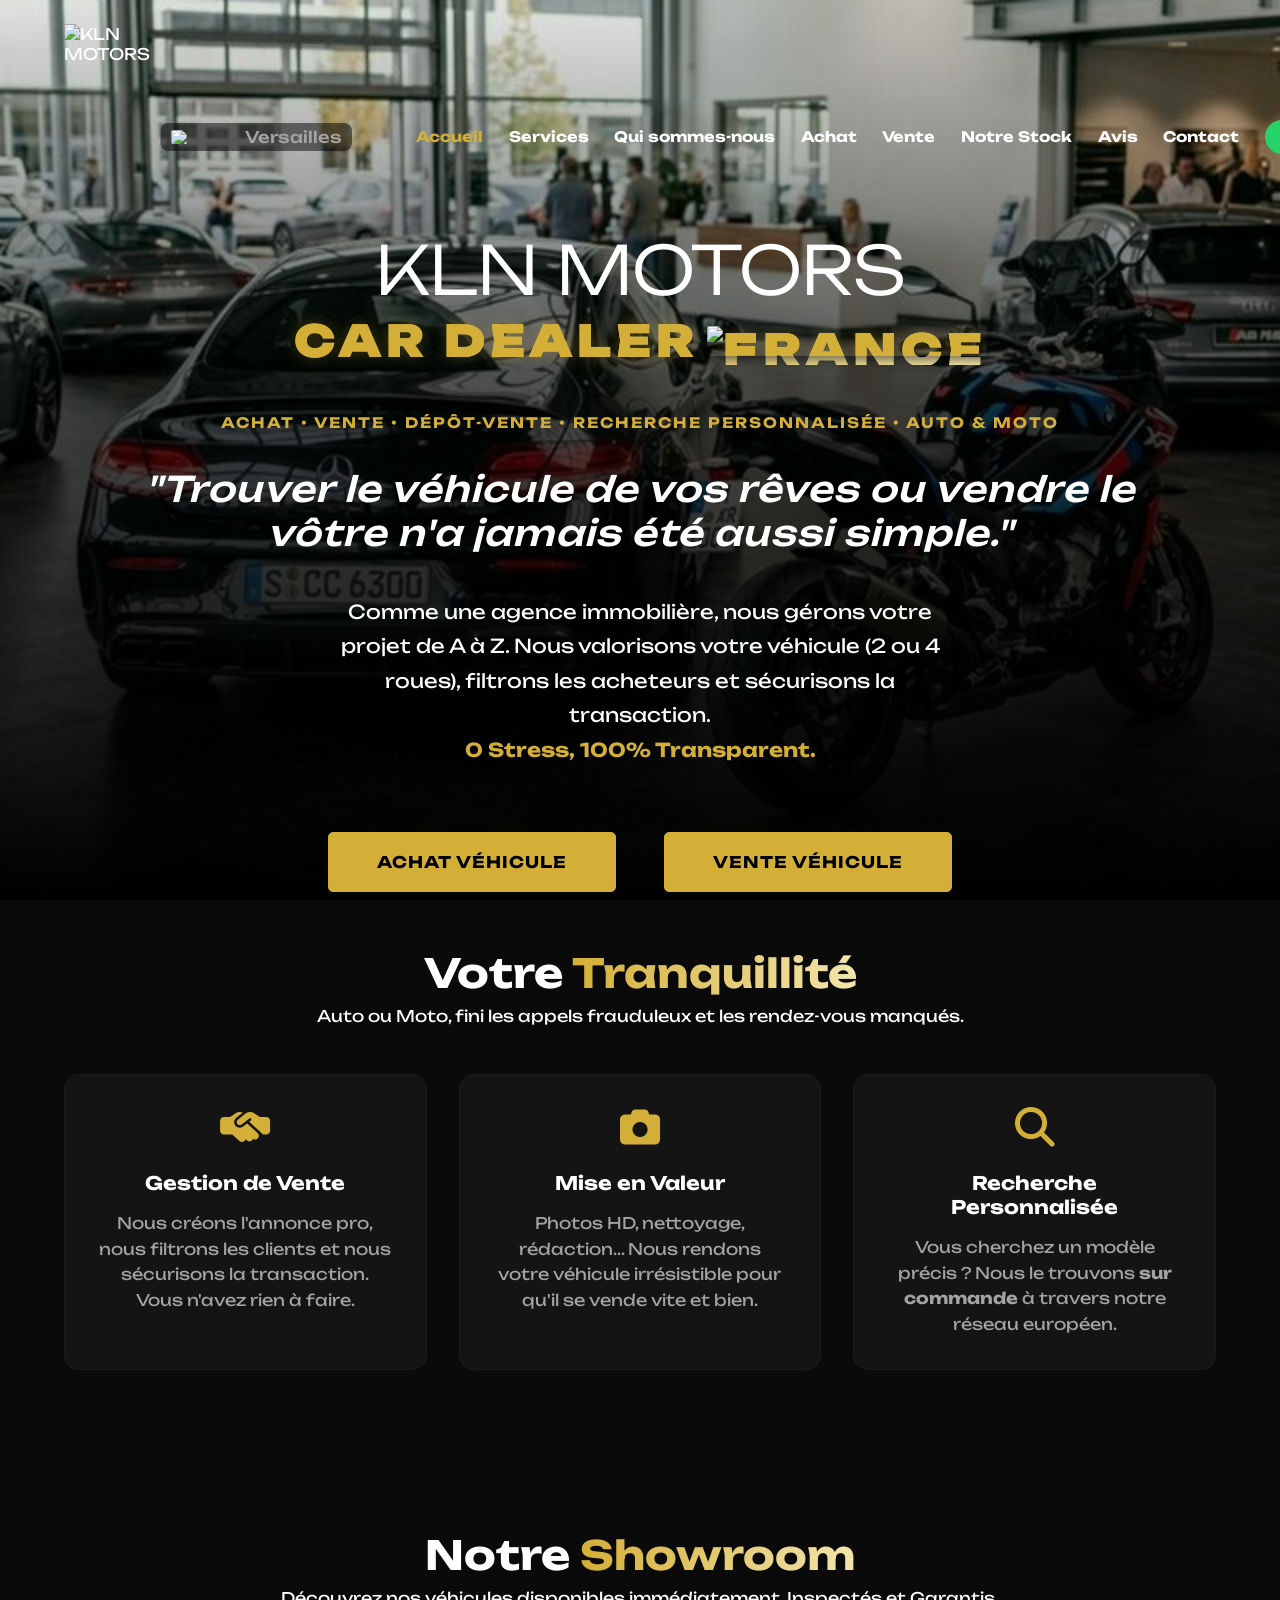
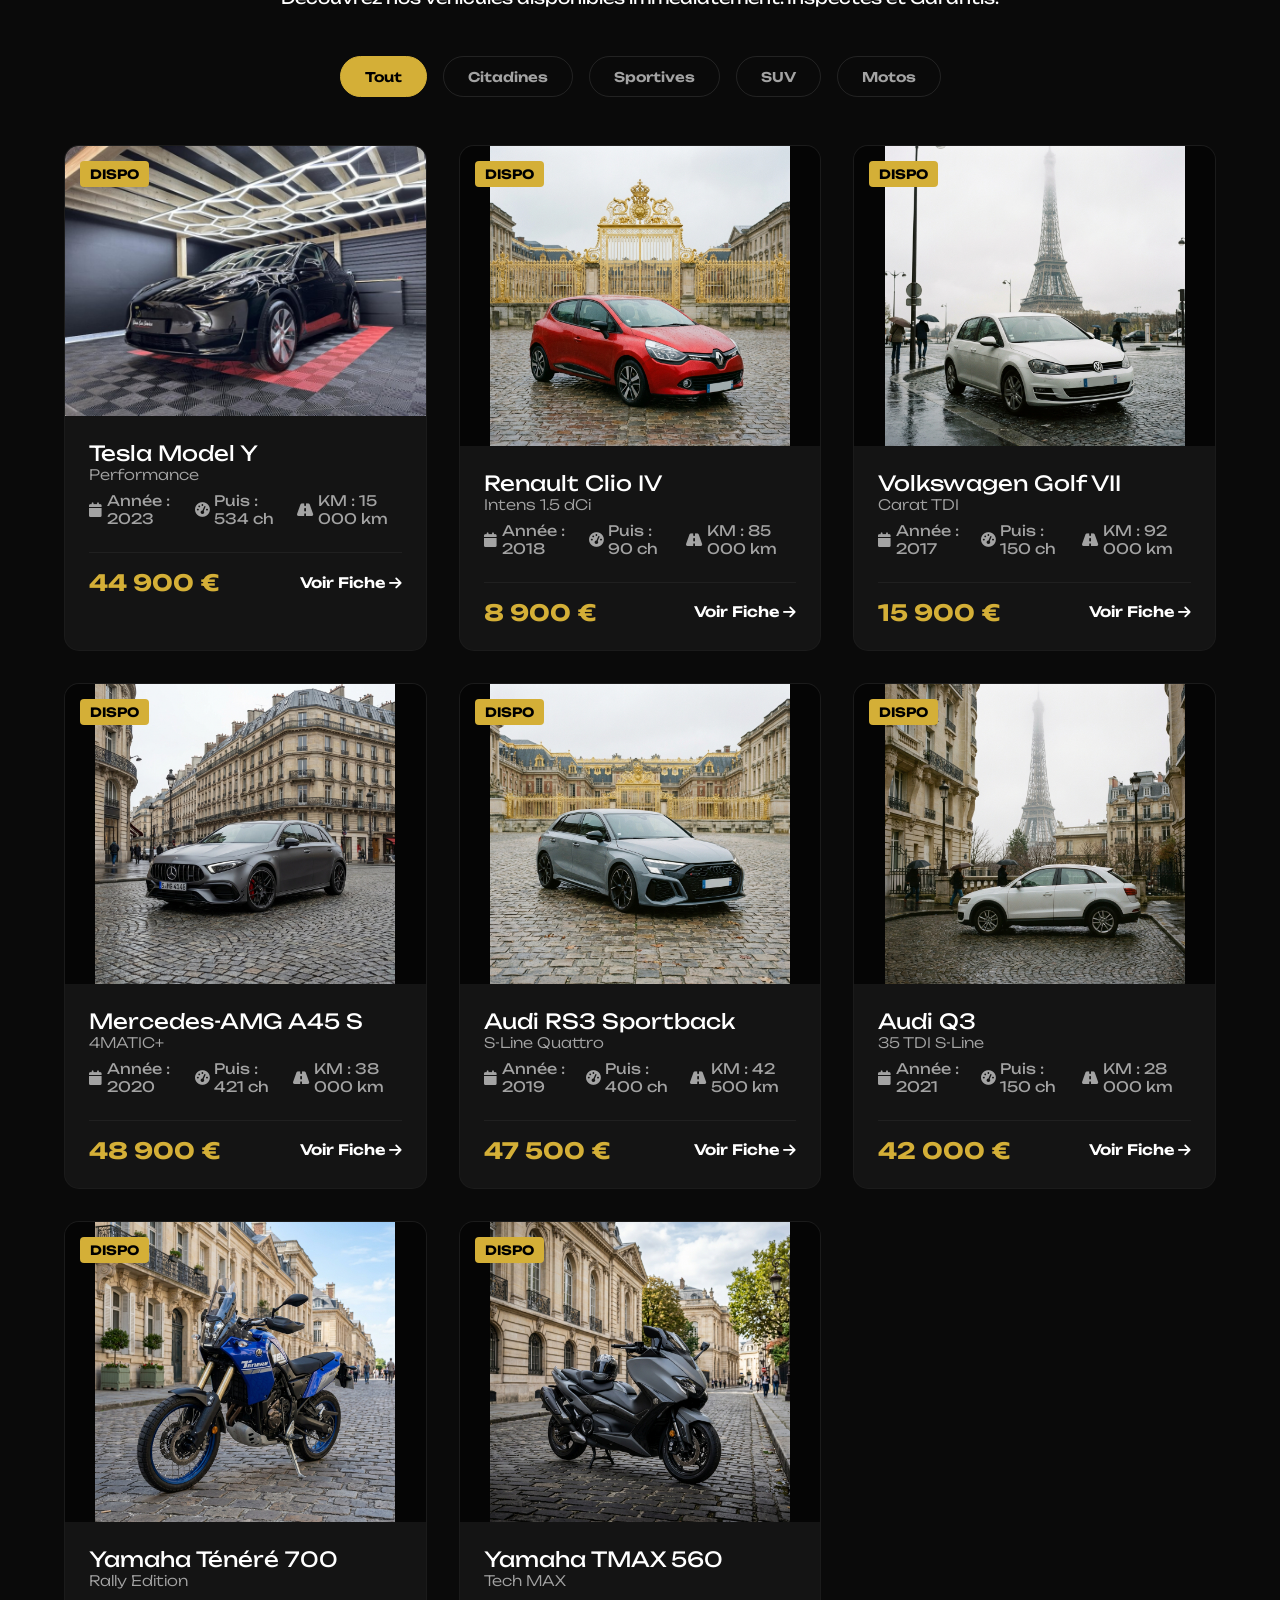
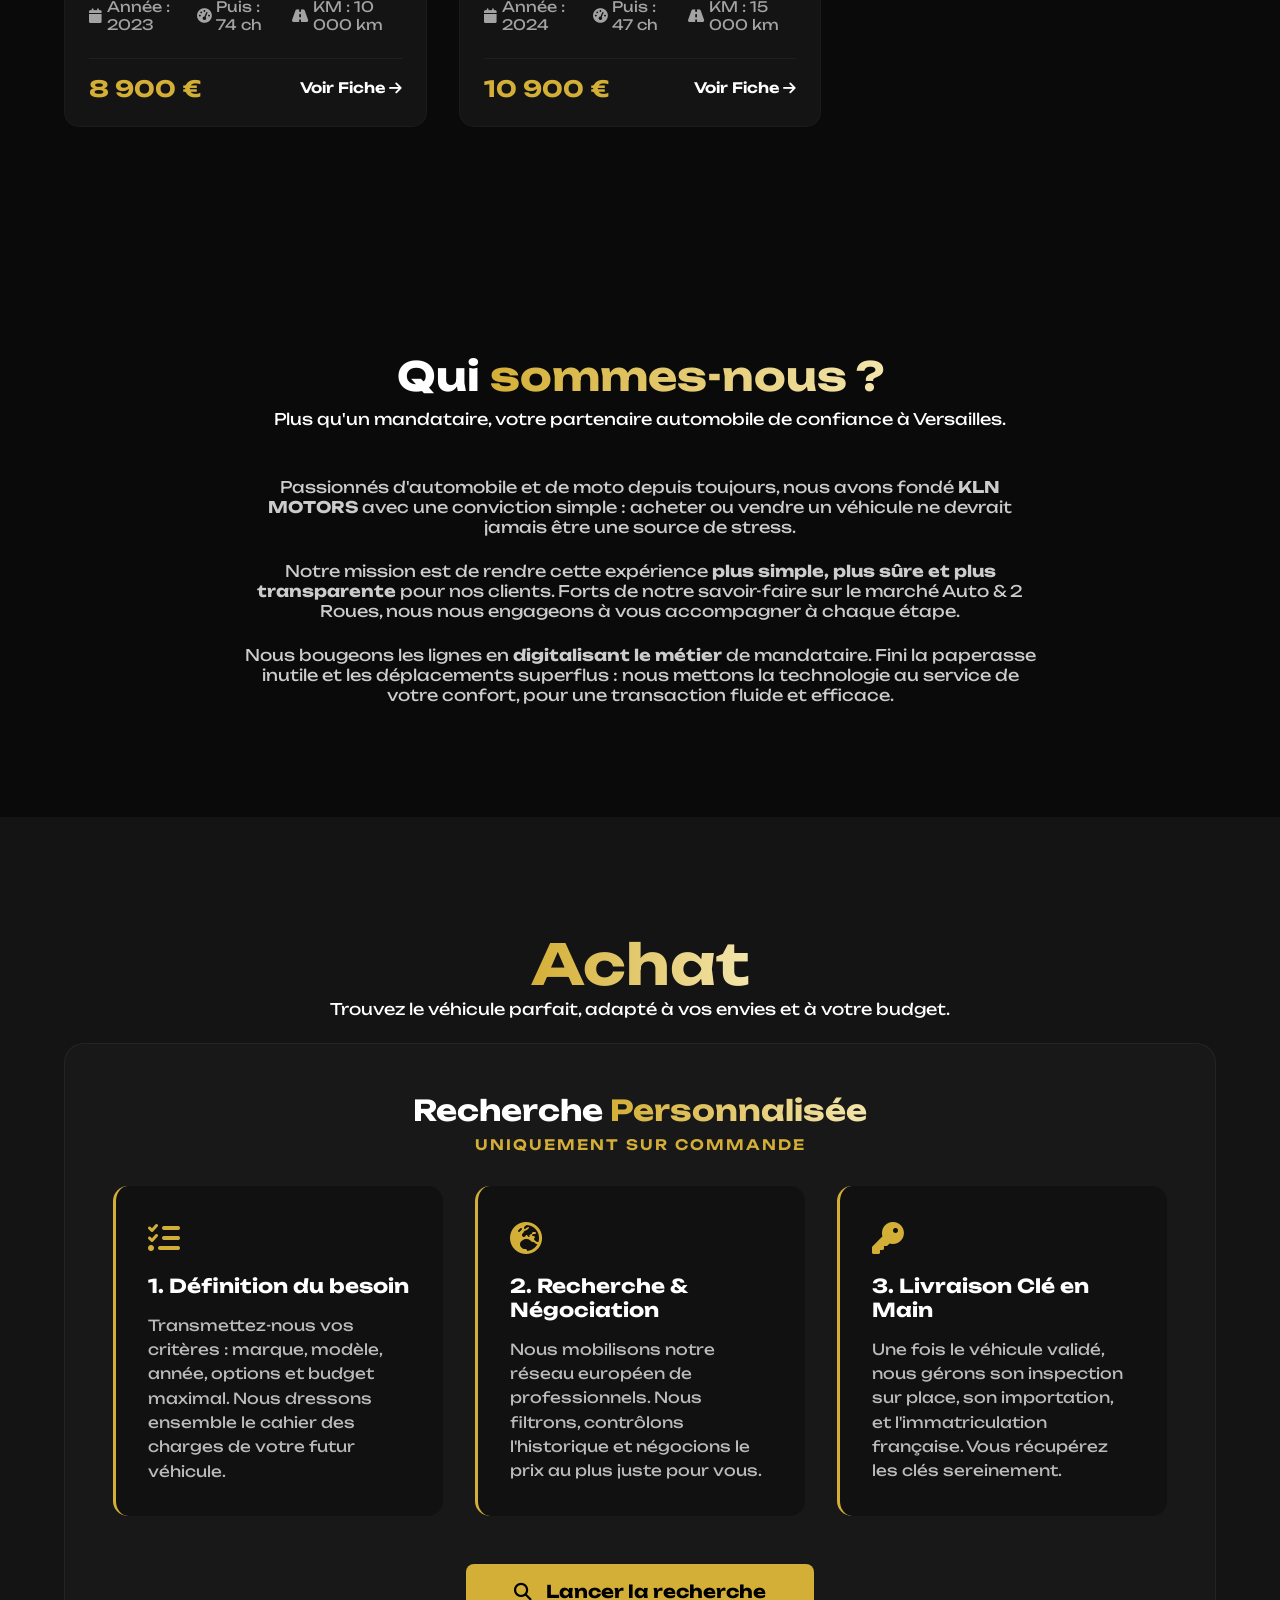
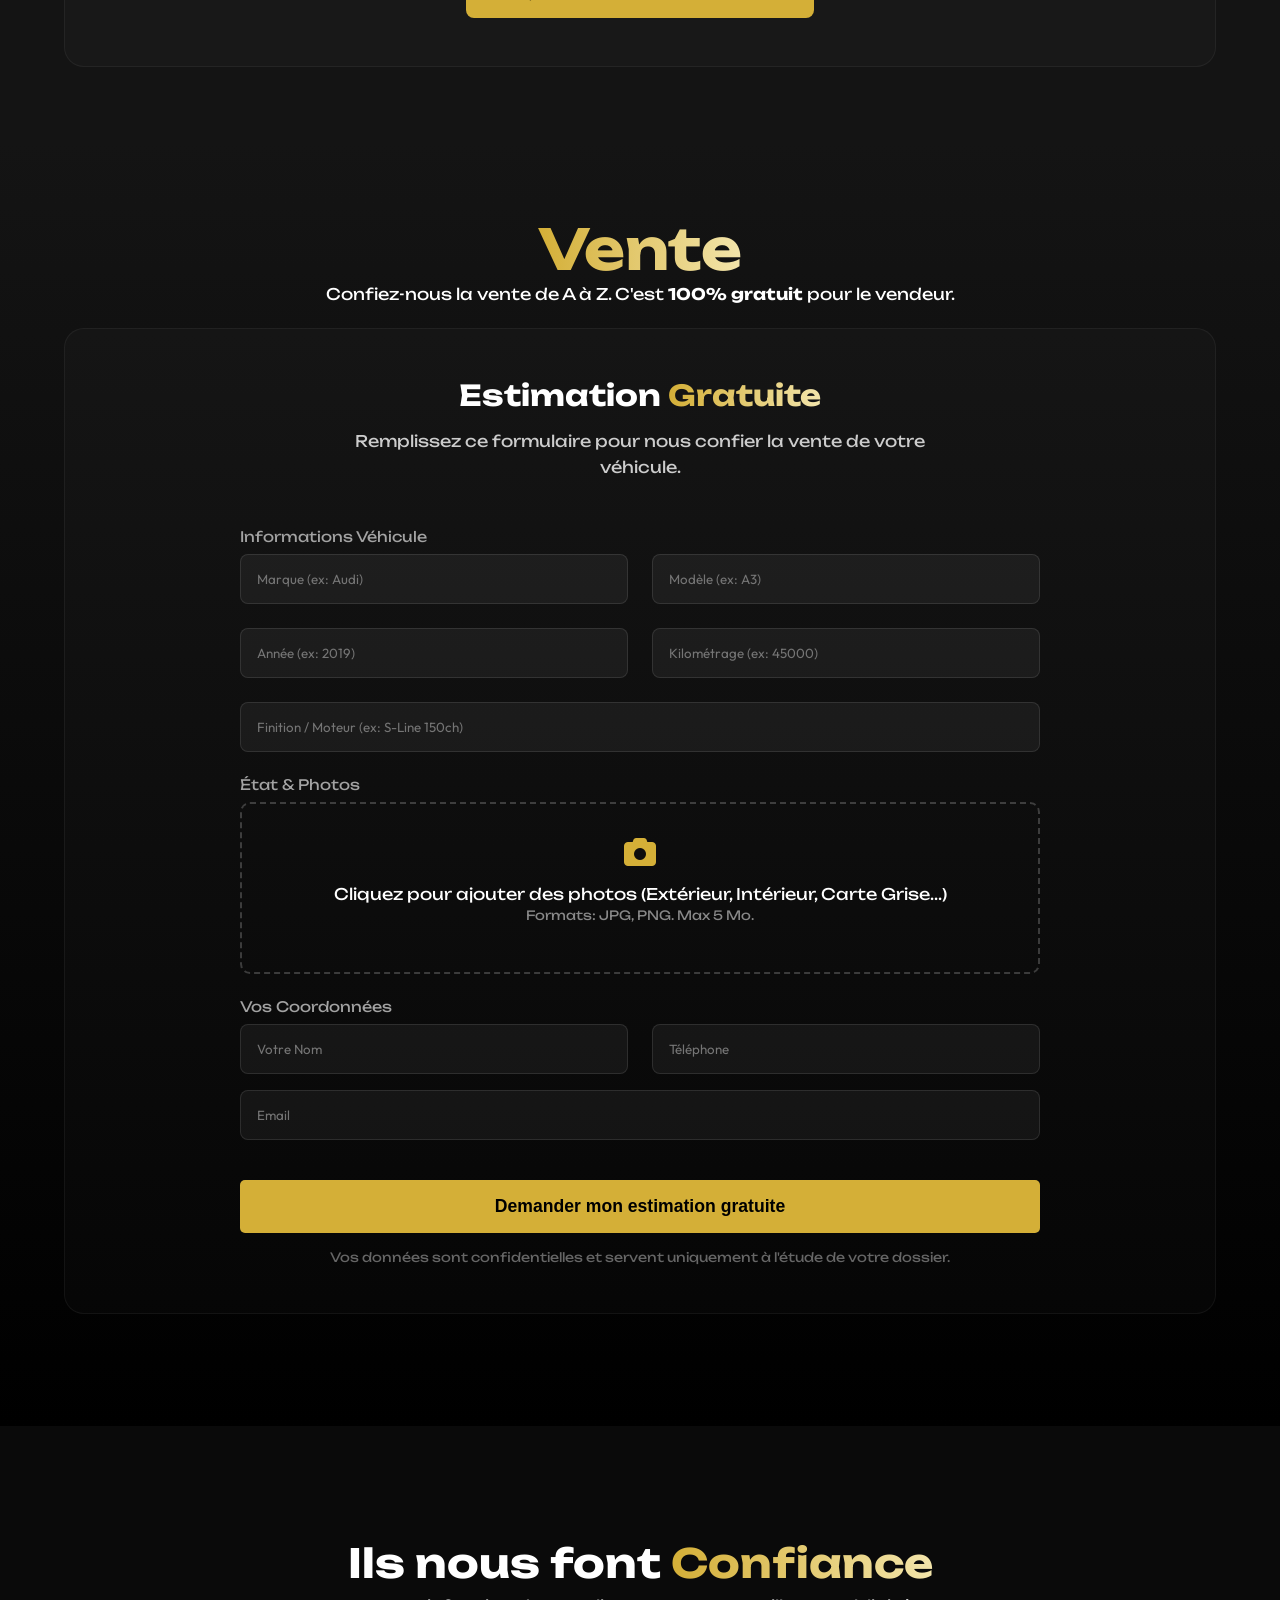
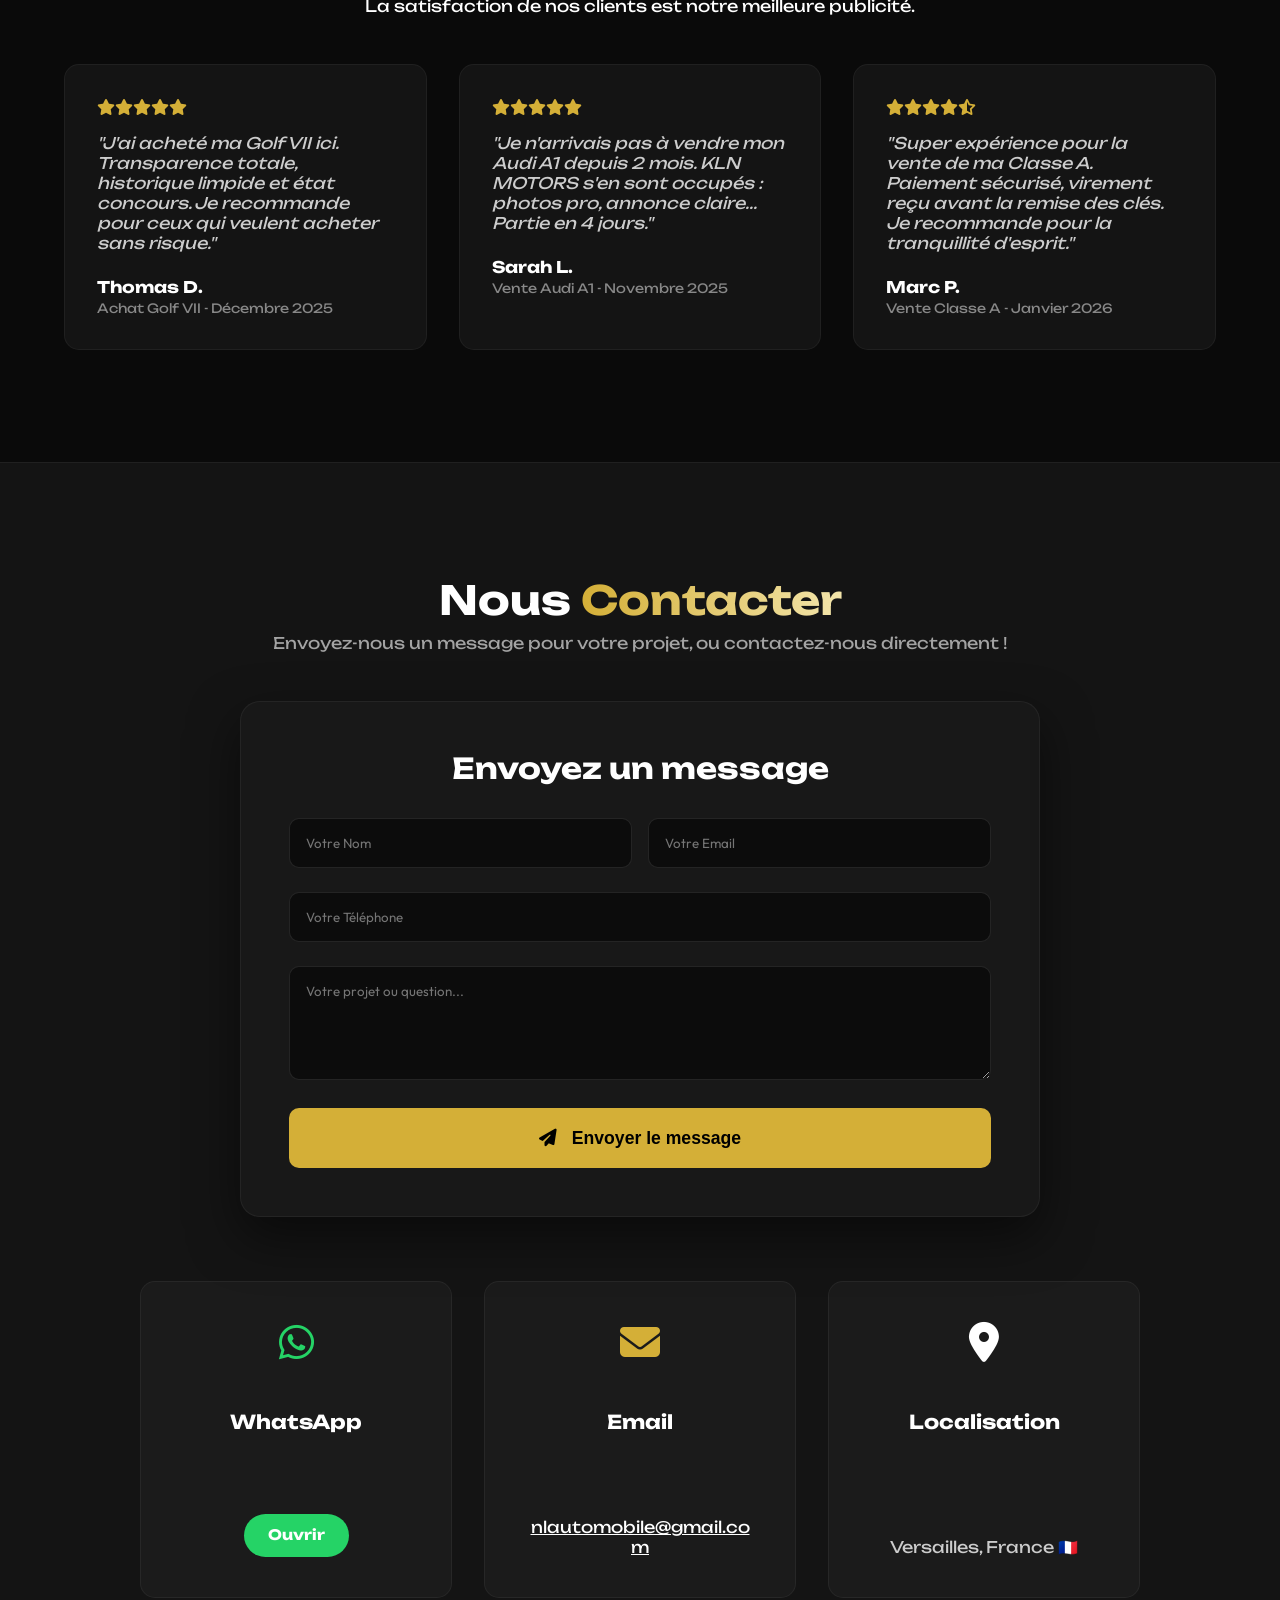
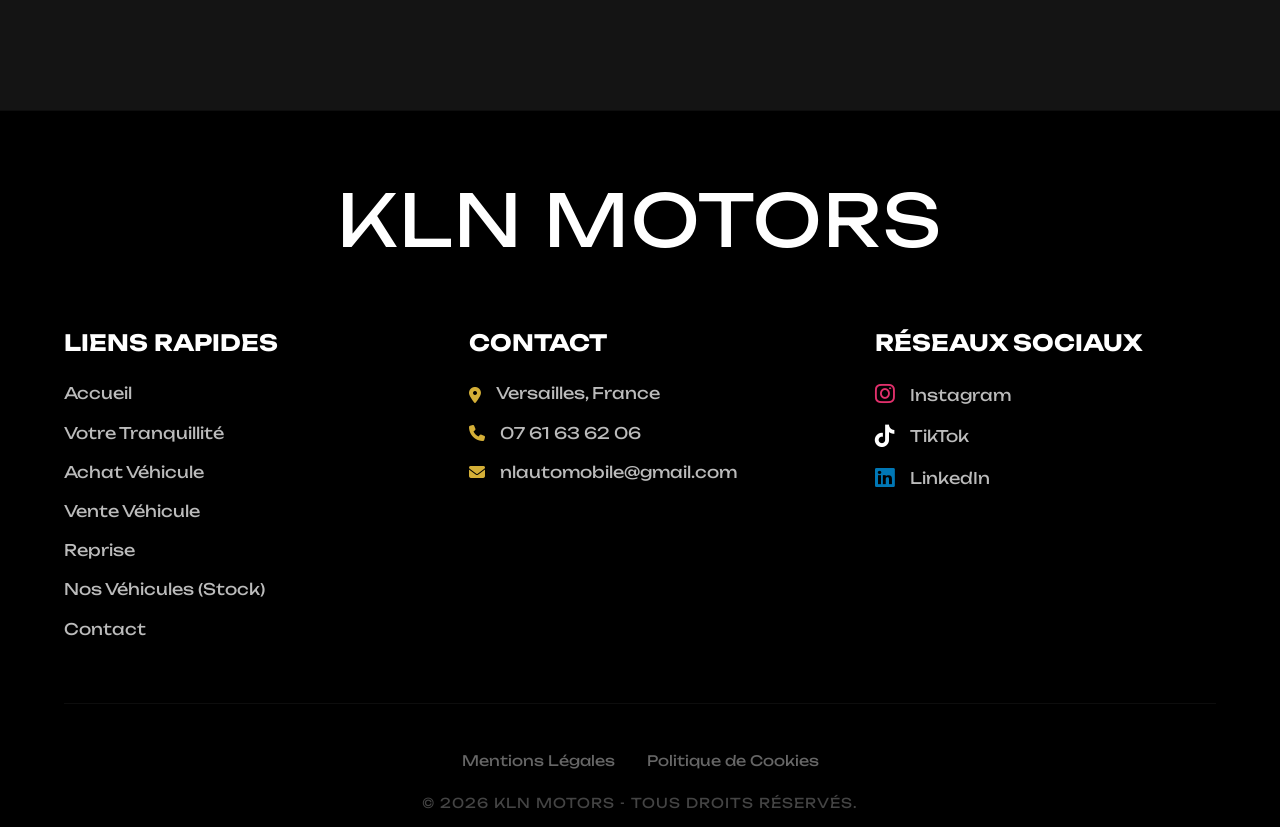
==== commit 3c479f3f: "Update index.html" ====
--- a/index.html
+++ b/index.html
@@ -1,3 +1,4 @@
+
 <!DOCTYPE html>
 <html lang="fr">
 
@@ -5,13 +6,13 @@
     <meta charset="UTF-8">
     <meta name="viewport" content="width=device-width, initial-scale=1.0, maximum-scale=1.0, user-scalable=no">
     <meta name="description"
-        content="NL AUTOMOBILE - Votre mandataire de confiance à Versailles. Achat, vente, reprise de véhicules et recherche personnalisée. Transparence et sécurité.">
-    <title>NL AUTOMOBILE | Mandataire & Reprise à Versailles</title>
+        content="KLN MOTORS - Votre mandataire de confiance à Versailles. Achat, vente, reprise de véhicules et recherche personnalisée. Transparence et sécurité.">
+    <title>KLN MOTORS | Mandataire & Reprise à Versailles</title>
     <link rel="stylesheet" href="style.css">
     <link rel="preconnect" href="https://fonts.googleapis.com">
     <link rel="preconnect" href="https://fonts.gstatic.com" crossorigin>
     <link
-        href="https://fonts.googleapis.com/css2?family=Manrope:wght@300;500;700&family=Outfit:wght@300;500;700&display=swap"
+        href="https://fonts.googleapis.com/css2?family=Unbounded:wght@700;900&family=Outfit:wght@300;500;700&display=swap"
         rel="stylesheet">
     <link rel="stylesheet" href="https://cdnjs.cloudflare.com/ajax/libs/font-awesome/6.4.0/css/all.min.css">
 </head>
@@ -19,7 +20,7 @@
 <body>
     <nav class="navbar">
         <div class="logo">
-            <img src="assets/logo_nuh_final.png" alt="NUH AUTOMOBILE" class="logo-img">
+            <img src="assets/logo_nuh_final.png" alt="KLN MOTORS" class="logo-img">
             <span class="location-badge"><img src="https://flagcdn.com/w20/fr.png" alt="France"> Versailles</span>
         </div>
         <div class="burger-menu">
@@ -42,15 +43,13 @@
     <section id="accueil" class="hero hero-home">
         <div class="hero-overlay"></div>
         <div class="hero-content">
-            <h1>NUH AUTOMOBILE <span class="highlight-text hero-car-dealer">CAR
+            <h1>KLN MOTORS <span class="highlight-text hero-car-dealer">CAR
                     DEALER <img src="https://flagcdn.com/w40/fr.png" alt="France" class="hero-flag"></span>
             </h1>
             <p class="hero-subtitle">ACHAT • VENTE • DÉPÔT-VENTE <span class="pc-dot">•</span> <br class="mobile-break">RECHERCHE PERSONNALISÉE <span class="pc-dot">•</span> <br class="mobile-break">AUTO & MOTO</p>
-
             <p class="hero-catchphrase">
                 "Trouver le véhicule de vos rêves ou vendre le vôtre n'a jamais été aussi simple."
             </p>
-
             <p class="hero-desc">Comme une agence immobilière, nous gérons votre projet de A à Z.
                 Nous valorisons votre véhicule (2 ou 4 roues), filtrons les acheteurs et sécurisons la transaction.
                 <br><strong style="color: var(--accent);">0 Stress, 100% Transparent.</strong>
@@ -90,7 +89,6 @@
         </div>
     </section>
 
-
     <!-- SECTION STOCK -->
     <section id="stock" class="stock-section" style="padding: clamp(2rem, 5vw, 4rem) 0; background: var(--bg-dark);">
         <div class="container">
@@ -98,7 +96,6 @@
                 <h2>Notre <span class="highlight-text">Showroom</span></h2>
                 <p>Découvrez nos véhicules disponibles immédiatement. Inspectés et Garantis.</p>
             </div>
-            <!-- Filtres simplifiés -->
             <div class="filters-bar">
                 <button class="filter-btn active">Tout</button>
                 <button class="filter-btn">Citadines</button>
@@ -106,13 +103,11 @@
                 <button class="filter-btn">SUV</button>
                 <button class="filter-btn">Motos</button>
             </div>
-
             <div class="cars-grid" id="carsGrid">
                 <!-- Cars injected by JS -->
             </div>
         </div>
     </section>
-
 
     <!-- SECTION EQUIPE -->
     <section id="equipe" class="content-section" style="padding: clamp(2rem, 5vw, 4rem) 0; background: var(--bg-dark);">
@@ -121,10 +116,9 @@
                 <h2>Qui <span class="highlight-text">sommes-nous ?</span></h2>
                 <p>Plus qu'un mandataire, votre partenaire automobile de confiance à Versailles.</p>
             </div>
-
             <div class="text-content" style="max-width: 800px; margin: 0 auto; text-align: center; color: #ccc;">
                 <p>
-                    Passionnés d'automobile et de moto depuis toujours, nous avons fondé <strong>NL AUTOMOBILE</strong>
+                    Passionnés d'automobile et de moto depuis toujours, nous avons fondé <strong>KLN MOTORS</strong>
                     avec une conviction simple : acheter ou vendre un véhicule ne devrait jamais être une source de
                     stress.
                 </p>
@@ -144,8 +138,6 @@
         </div>
     </section>
 
-
-
     <!-- SECTION ACHAT -->
     <section id="achat" class="achat-section"
         style="padding: clamp(2rem, 5vw, 4rem) 0 clamp(1rem, 2vw, 2rem) 0; background: var(--bg-card); position: relative; overflow: hidden;">
@@ -155,7 +147,6 @@
                         class="highlight-text">Achat</span></h2>
                 <p>Trouvez le véhicule parfait, adapté à vos envies et à votre budget.</p>
             </div>
-
             <div class="recherche-perso"
                 style="background: rgba(255, 255, 255, 0.02); border: 1px solid rgba(255, 255, 255, 0.05); border-radius: 20px; padding: 3rem; text-align: center;">
                 <h3 style="font-size: 1.8rem; margin-bottom: 0.5rem; color: white;">Recherche <span
@@ -163,10 +154,8 @@
                 <p style="font-size: 0.9rem; color: var(--accent); margin-bottom: 2rem; letter-spacing: 2px; text-transform: uppercase; font-weight: 600;">
                     Uniquement sur commande
                 </p>
-
                 <div class="achat-steps"
                     style="display: grid; grid-template-columns: repeat(auto-fit, minmax(280px, 1fr)); gap: 2rem; margin-bottom: 3rem; text-align: left;">
-
                     <div
                         style="background: rgba(0,0,0,0.3); padding: 2rem; border-radius: 15px; border-left: 3px solid var(--accent);">
                         <div style="color: var(--accent); font-size: 2rem; margin-bottom: 1rem;"><i
@@ -176,7 +165,6 @@
                             marque, modèle, année, options et budget maximal. Nous dressons ensemble le cahier des
                             charges de votre futur véhicule.</p>
                     </div>
-
                     <div
                         style="background: rgba(0,0,0,0.3); padding: 2rem; border-radius: 15px; border-left: 3px solid var(--accent);">
                         <div style="color: var(--accent); font-size: 2rem; margin-bottom: 1rem;"><i
@@ -186,7 +174,6 @@
                             européen de professionnels. Nous filtrons, contrôlons l'historique et négocions le prix au
                             plus juste pour vous.</p>
                     </div>
-
                     <div
                         style="background: rgba(0,0,0,0.3); padding: 2rem; border-radius: 15px; border-left: 3px solid var(--accent);">
                         <div style="color: var(--accent); font-size: 2rem; margin-bottom: 1rem;"><i
@@ -196,10 +183,8 @@
                             gérons son inspection sur place, son importation, et l'immatriculation française. Vous
                             récupérez les clés sereinement.</p>
                     </div>
-
-                </div>
-
-                <button data-tf-popup="m3jHHXAl" data-tf-opacity="100" data-tf-size="100" data-tf-iframe-props="title=Recherche Personnalisée | NUH AUTOMOBILE"
+                </div>
+                <button data-tf-popup="m3jHHXAl" data-tf-opacity="100" data-tf-size="100" data-tf-iframe-props="title=Recherche Personnalisée | KLN MOTORS"
                     class="btn-primary"
                     style="display: inline-block; font-size: 1.1rem; padding: 1rem 3rem; border: none; font-family: inherit; font-weight: bold; cursor: pointer; transition: background-0.3s; background: var(--accent); border-radius: 8px;">
                     <i class="fa-solid fa-magnifying-glass" style="margin-right: 10px;"></i> Lancer la recherche
@@ -218,7 +203,6 @@
                         class="highlight-text">Vente</span></h2>
                 <p>Confiez-nous la vente de A à Z. C'est <strong>100% gratuit</strong> pour le vendeur.</p>
             </div>
-
             <div class="estimation-gratuite"
                 style="background: rgba(255, 255, 255, 0.02); border: 1px solid rgba(255, 255, 255, 0.05); border-radius: 20px; padding: 3rem; text-align: center;">
                 <h3 style="font-size: 1.8rem; margin-bottom: 1rem; color: white;">Estimation <span
@@ -226,10 +210,9 @@
                 <p style="color: #ccc; max-width: 600px; margin: 0 auto 3rem auto; line-height: 1.6;">
                     Remplissez ce formulaire pour nous confier la vente de votre véhicule.
                 </p>
-
                 <div class="form-container"
                     style="background: transparent; box-shadow: none; border: none; padding: 0;">
-                    <form action="https://formspree.io/f/mbddgzrj" method="POST" enctype="multipart/form-data">
+                    <form id="venteForm" action="https://formspree.io/f/mbddgzrj" method="POST" enctype="multipart/form-data">
                         <div class="form-group">
                             <label>Informations Véhicule</label>
                             <div class="form-row">
@@ -239,7 +222,6 @@
                                     required>
                             </div>
                         </div>
-
                         <div class="form-group">
                             <div class="form-row">
                                 <input type="number" name="annee" class="form-control" placeholder="Année (ex: 2019)">
@@ -247,12 +229,10 @@
                                     placeholder="Kilométrage (ex: 45000)">
                             </div>
                         </div>
-
                         <div class="form-group">
                             <input type="text" name="finition" class="form-control"
                                 placeholder="Finition / Moteur (ex: S-Line 150ch)">
                         </div>
-
                         <div class="form-group">
                             <label>État & Photos</label>
                             <div class="file-upload" onclick="document.getElementById('photoInput').click()">
@@ -266,7 +246,6 @@
                             <input type="file" id="photoInput" name="photos" multiple style="display: none;"
                                 onchange="updateFileList()">
                         </div>
-
                         <script>
                             function updateFileList() {
                                 const input = document.getElementById('photoInput');
@@ -278,7 +257,6 @@
                                 }
                             }
                         </script>
-
                         <div class="form-group">
                             <label>Vos Coordonnées</label>
                             <div class="form-row">
@@ -289,19 +267,56 @@
                             <input type="email" name="email" class="form-control" placeholder="Email"
                                 style="margin-top: 1rem;" required>
                         </div>
-
-                        <button type="submit" class="btn-primary"
+                        <button type="submit" id="venteSubmitBtn" class="btn-primary"
                             style="width: 100%; margin-top: 1rem; border: none; cursor: pointer; font-size: 1.1rem; padding: 1rem;">Demander
-                            mon
-                            estimation gratuite</button>
+                            mon estimation gratuite</button>
+                        <div id="venteFormMessage" style="margin-top: 1.5rem; font-size: 1rem; display: none;"></div>
                         <p style="font-size: 0.8rem; color: #666; margin-top: 1rem;">Vos données sont confidentielles et
                             servent uniquement à l'étude de votre dossier.</p>
                     </form>
-                </div>
-            </div>
-        </div>
-    </section>
-
+                    <script>
+                        document.getElementById('venteForm').addEventListener('submit', function (e) {
+                            e.preventDefault();
+                            const form = e.target;
+                            const btn = document.getElementById('venteSubmitBtn');
+                            const msg = document.getElementById('venteFormMessage');
+                            const formData = new FormData(form);
+
+                            btn.disabled = true;
+                            btn.textContent = 'Envoi en cours...';
+
+                            fetch(form.action, {
+                                method: 'POST',
+                                body: formData,
+                                headers: { 'Accept': 'application/json' }
+                            })
+                                .then(response => {
+                                    if (response.ok) {
+                                        form.reset();
+                                        document.getElementById('fileList').innerHTML = '';
+                                        msg.style.display = 'block';
+                                        msg.style.color = '#4CAF50';
+                                        msg.innerHTML = '<i class="fa-solid fa-circle-check"></i> Merci ! Votre demande d\'estimation a bien été envoyée. Nous vous répondons très vite.';
+                                        btn.textContent = 'Demander mon estimation gratuite';
+                                        btn.disabled = false;
+                                        msg.scrollIntoView({ behavior: 'smooth', block: 'center' });
+                                    } else {
+                                        throw new Error('Erreur réseau');
+                                    }
+                                })
+                                .catch(() => {
+                                    msg.style.display = 'block';
+                                    msg.style.color = '#f44336';
+                                    msg.innerHTML = '<i class="fa-solid fa-circle-exclamation"></i> Une erreur est survenue. Merci de réessayer ou de nous contacter directement.';
+                                    btn.textContent = 'Demander mon estimation gratuite';
+                                    btn.disabled = false;
+                                });
+                        });
+                    </script>
+                </div>
+            </div>
+        </div>
+    </section>
 
     <section id="avis" class="reviews-section" style="background: var(--bg-dark); padding: clamp(2rem, 5vw, 4rem) 0;">
         <div class="container">
@@ -311,7 +326,6 @@
             </div>
             <div class="reviews-grid"
                 style="display: grid; grid-template-columns: repeat(auto-fit, minmax(300px, 1fr)); gap: 2rem; margin-top: 3rem;">
-
                 <div class="review-card"
                     style="background: var(--bg-card); padding: 2rem; border-radius: 15px; border: 1px solid rgba(255,255,255,0.05);">
                     <div class="stars" style="color: var(--accent); margin-bottom: 1rem;">
@@ -327,7 +341,6 @@
                         <span style="font-size: 0.8rem; color: #888;">Achat Golf VII - Décembre 2025</span>
                     </div>
                 </div>
-
                 <div class="review-card"
                     style="background: var(--bg-card); padding: 2rem; border-radius: 15px; border: 1px solid rgba(255,255,255,0.05);">
                     <div class="stars" style="color: var(--accent); margin-bottom: 1rem;">
@@ -336,14 +349,13 @@
                             class="fa-solid fa-star"></i>
                     </div>
                     <p style="font-style: italic; color: #ccc; margin-bottom: 1.5rem;">"Je n'arrivais pas à vendre mon
-                        Audi A1 depuis 2 mois. NL AUTOMOBILE s'en sont occupés : photos pro, annonce
+                        Audi A1 depuis 2 mois. KLN MOTORS s'en sont occupés : photos pro, annonce
                         claire... Partie en 4 jours."</p>
                     <div class="client-info">
                         <strong style="display: block; color: white;">Sarah L.</strong>
                         <span style="font-size: 0.8rem; color: #888;">Vente Audi A1 - Novembre 2025</span>
                     </div>
                 </div>
-
                 <div class="review-card"
                     style="background: var(--bg-card); padding: 2rem; border-radius: 15px; border: 1px solid rgba(255,255,255,0.05);">
                     <div class="stars" style="color: var(--accent); margin-bottom: 1rem;">
@@ -359,13 +371,11 @@
                         <span style="font-size: 0.8rem; color: #888;">Vente Classe A - Janvier 2026</span>
                     </div>
                 </div>
-
-            </div>
-        </div>
-    </section>
-    <!-- Fin Section Avis -->
-
-    <!-- Section Contact Direct avec formulaire -->
+            </div>
+        </div>
+    </section>
+
+    <!-- Section Contact -->
     <section id="contact"
         style="background-color: var(--bg-card); padding: clamp(2rem, 5vw, 4rem) 0; border-top: 1px solid rgba(255,255,255,0.05);">
         <div class="container">
@@ -375,8 +385,6 @@
                     <p style="margin-bottom: 2rem; color: var(--text-secondary);">Envoyez-nous un message pour votre projet,
                         ou contactez-nous directement !</p>
                 </div>
-
-                <!-- Form -->
                 <div class="form-container"
                     style="background: rgba(255, 255, 255, 0.02); border: 1px solid rgba(255, 255, 255, 0.05); border-radius: 20px; padding: clamp(1.5rem, 5vw, 3rem); text-align: center; max-width: 800px; margin: 0 auto 4rem auto; overflow: hidden; box-sizing: border-box;">
                     <h3 style="font-size: 1.8rem; margin-bottom: 2rem; color: white;">Envoyez un message</h3>
@@ -403,11 +411,8 @@
                         </button>
                     </form>
                 </div>
-
-                <!-- Onglets Contact -->
                 <div class="contact-grid"
                     style="display: grid; grid-template-columns: repeat(auto-fit, minmax(280px, 1fr)); gap: 2rem;">
-                    <!-- WhatsApp -->
                     <div class="info-item"
                         style="height: 100%; display: flex; flex-direction: column; text-align: center; align-items: center; justify-content: center; background: rgba(255,255,255,0.03); padding: 2.5rem; border-radius: 15px;">
                         <i class="fa-brands fa-whatsapp"
@@ -418,8 +423,6 @@
                                 style="display: inline-block; padding: 0.8rem 1.5rem; margin-top: 1rem; border-radius: 50px; background: #25D366; color: white !important; border: none; font-size: 0.9rem; white-space: nowrap;">Ouvrir</a>
                         </p>
                     </div>
-
-                    <!-- Email -->
                     <div class="info-item"
                         style="height: 100%; display: flex; flex-direction: column; text-align: center; align-items: center; justify-content: center; background: rgba(255,255,255,0.03); padding: 2.5rem; border-radius: 15px; overflow-wrap: anywhere; word-break: break-all;">
                         <i class="fa-solid fa-envelope"
@@ -430,8 +433,6 @@
                                 style="color: white; text-decoration: underline; display: inline-block; padding-top: 1rem;">nlautomobile@gmail.com</a>
                         </p>
                     </div>
-
-                    <!-- Localisation -->
                     <div class="info-item"
                         style="height: 100%; display: flex; flex-direction: column; text-align: center; align-items: center; justify-content: center; background: rgba(255,255,255,0.03); padding: 2.5rem; border-radius: 15px;">
                         <i class="fa-solid fa-location-dot"
@@ -441,22 +442,15 @@
                             France 🇫🇷</p>
                     </div>
                 </div>
-
             </div>
         </div>
     </section>
 
     <footer style="background-color: #000; padding: clamp(2rem, 5vw, 4rem) 5% 1rem; border-top: 1px solid rgba(255, 255, 255, 0.05); text-align: center;">
-        
-        <!-- 1. Logo au-dessus de tout -->
         <div class="footer-logo" style="font-family: var(--font-heading); font-size: clamp(2.5rem, 6vw, 4.5rem); color: white; margin-bottom: clamp(2rem, 5vw, 4rem); letter-spacing: 2px;">
-            NUH AUTOMOBILE
-        </div>
-
-        <!-- Container principal avec Grid pour les 3 colonnes -->
+            KLN MOTORS
+        </div>
         <div style="max-width: 1200px; margin: 0 auto; display: grid; grid-template-columns: repeat(auto-fit, minmax(280px, 1fr)); gap: clamp(1.5rem, 5vw, 4rem); margin-bottom: clamp(2rem, 5vw, 4rem); text-align: left;">
-            
-            <!-- Colonne 1 : Liens Rapides -->
             <div style="display: flex; flex-direction: column; gap: clamp(0.5rem, 2vw, 1.2rem);">
                 <h4 style="color: white; font-size: 1.4rem; margin-bottom: 0.5rem; text-transform: uppercase;">Liens Rapides</h4>
                 <a href="#accueil" style="color: #bbb; text-decoration: none; transition: color 0.3s; font-size: 1rem;">Accueil</a>
@@ -467,8 +461,6 @@
                 <a href="stock.html" style="color: #bbb; text-decoration: none; transition: color 0.3s; font-size: 1rem;">Nos Véhicules (Stock)</a>
                 <a href="#contact" style="color: #bbb; text-decoration: none; transition: color 0.3s; font-size: 1rem;">Contact</a>
             </div>
-
-            <!-- Colonne 2 : Contact -->
             <div style="display: flex; flex-direction: column; gap: clamp(0.5rem, 2vw, 1.2rem);">
                 <h4 style="color: white; font-size: 1.4rem; margin-bottom: 0.5rem; text-transform: uppercase;">Contact</h4>
                 <div style="display: flex; align-items: flex-start; gap: 15px; color: #bbb; font-size: 1rem;">
@@ -484,8 +476,6 @@
                     <a href="mailto:nlautomobile@gmail.com" style="color: inherit; text-decoration: none; transition: color 0.3s;">nlautomobile@gmail.com</a>
                 </div>
             </div>
-
-            <!-- Colonne 3 : Réseaux Sociaux -->
             <div style="display: flex; flex-direction: column; gap: clamp(0.5rem, 2vw, 1.2rem);">
                 <h4 style="color: white; font-size: 1.4rem; margin-bottom: 0.5rem; text-transform: uppercase;">Réseaux Sociaux</h4>
                 <a href="#" style="color: #bbb; text-decoration: none; transition: color 0.3s; font-size: 1rem; display: flex; align-items: center; gap: 15px;">
@@ -498,17 +488,14 @@
                     <i class="fa-brands fa-linkedin" style="font-size: 1.4rem; color: #0077b5;"></i> LinkedIn
                 </a>
             </div>
-
-        </div>
-
-        <!-- Ligne Mentions Légales & Copyright (Tout en bas) -->
+        </div>
         <div style="max-width: 1200px; margin: 0 auto; padding-top: clamp(1rem, 5vw, 3rem); border-top: 1px solid rgba(255,255,255,0.05); text-align: center;">
             <div class="footer-legal-links" style="display: flex; flex-wrap: wrap; justify-content: center; gap: 2rem; font-size: 0.9rem; margin-bottom: 1.5rem;">
                 <a href="legal.html" style="color: #666; text-decoration: none; transition: color 0.3s;">Mentions Légales</a>
                 <a href="politique.html" style="color: #666; text-decoration: none; transition: color 0.3s;">Politique de Cookies</a>
             </div>
             <p style="font-size: 0.85rem; color: #444; text-transform: uppercase; letter-spacing: 1px;">
-                &copy; 2026 NUH AUTOMOBILE - Tous droits réservés.
+                &copy; 2026 KLN MOTORS - Tous droits réservés.
             </p>
         </div>
     </footer>
@@ -516,4 +503,4 @@
     <script src="script.js"></script>
 </body>
 
-</html>+</html>
--- a/style.css
+++ b/style.css
@@ -8,8 +8,8 @@
     --text-secondary: #a3a3a3;
     --accent: #d4af37;
     --accent-glow: rgba(212, 175, 55, 0.3);
-    --font-heading: 'Outfit', sans-serif;
-    --font-body: 'Manrope', sans-serif;
+    --font-heading: 'Unbounded', sans-serif;
+    --font-body: 'Unbounded', sans-serif;
 }
 
 /* Location Badge in Logo */
@@ -188,7 +188,19 @@
 
 @media (max-width: 768px) {
     .burger-menu {
-        display: block;
+        display: flex;
+        align-items: center;
+        justify-content: center;
+        position: fixed; /* Reste TOUJOURS à l'écran quand on scroll */
+        top: 20px;
+        right: 20px;
+        width: 45px;
+        height: 45px;
+        background: rgba(0, 0, 0, 0.6); /* Petit fond noir semi-transparent pour bien le voir sur fond clair */
+        border-radius: 8px;
+        backdrop-filter: blur(5px);
+        margin: 0;
+        border: 1px solid rgba(255, 255, 255, 0.1);
     }
     
     /* Masquer le logo sur mobile à la demande */
@@ -1108,4 +1120,4 @@
         margin-bottom: 2rem !important; /* Rapproche les boutons Achat/Vente près de la photo */
         font-size: 0.95rem !important;
     }
-}+}
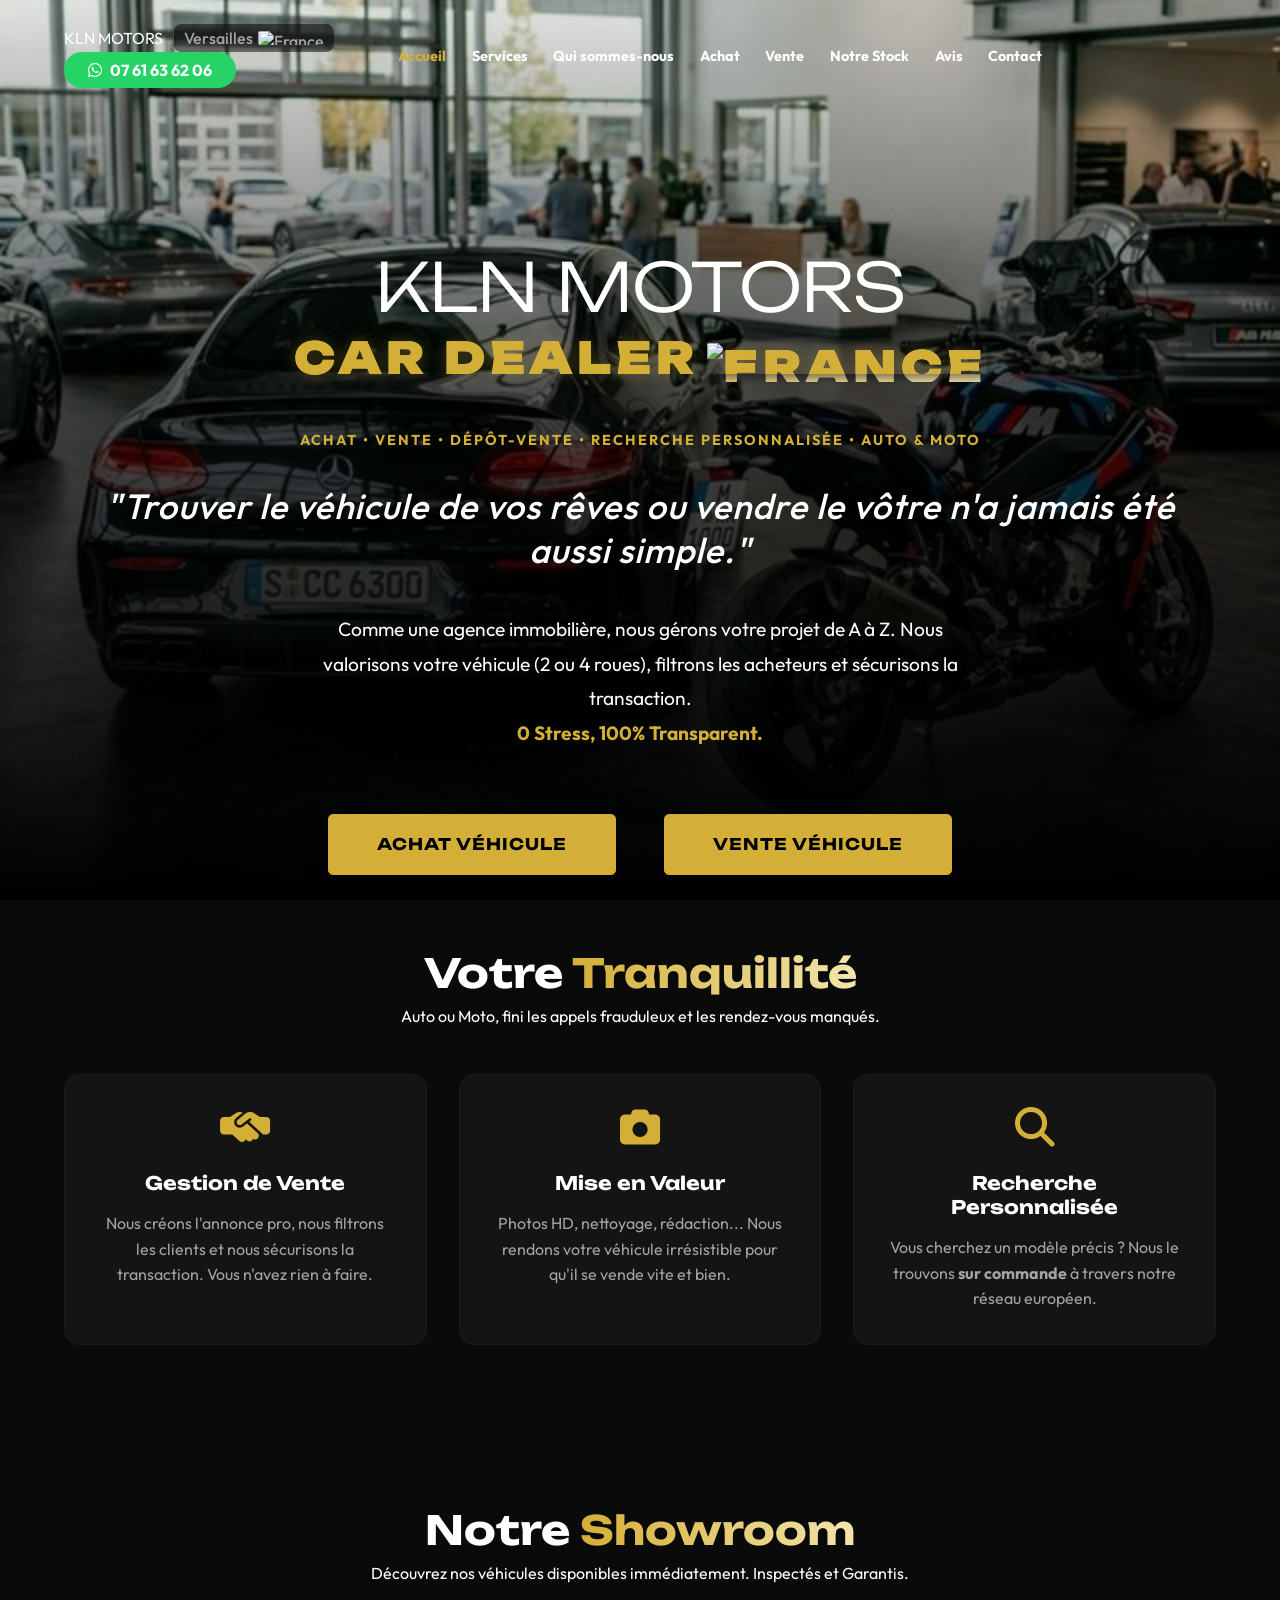
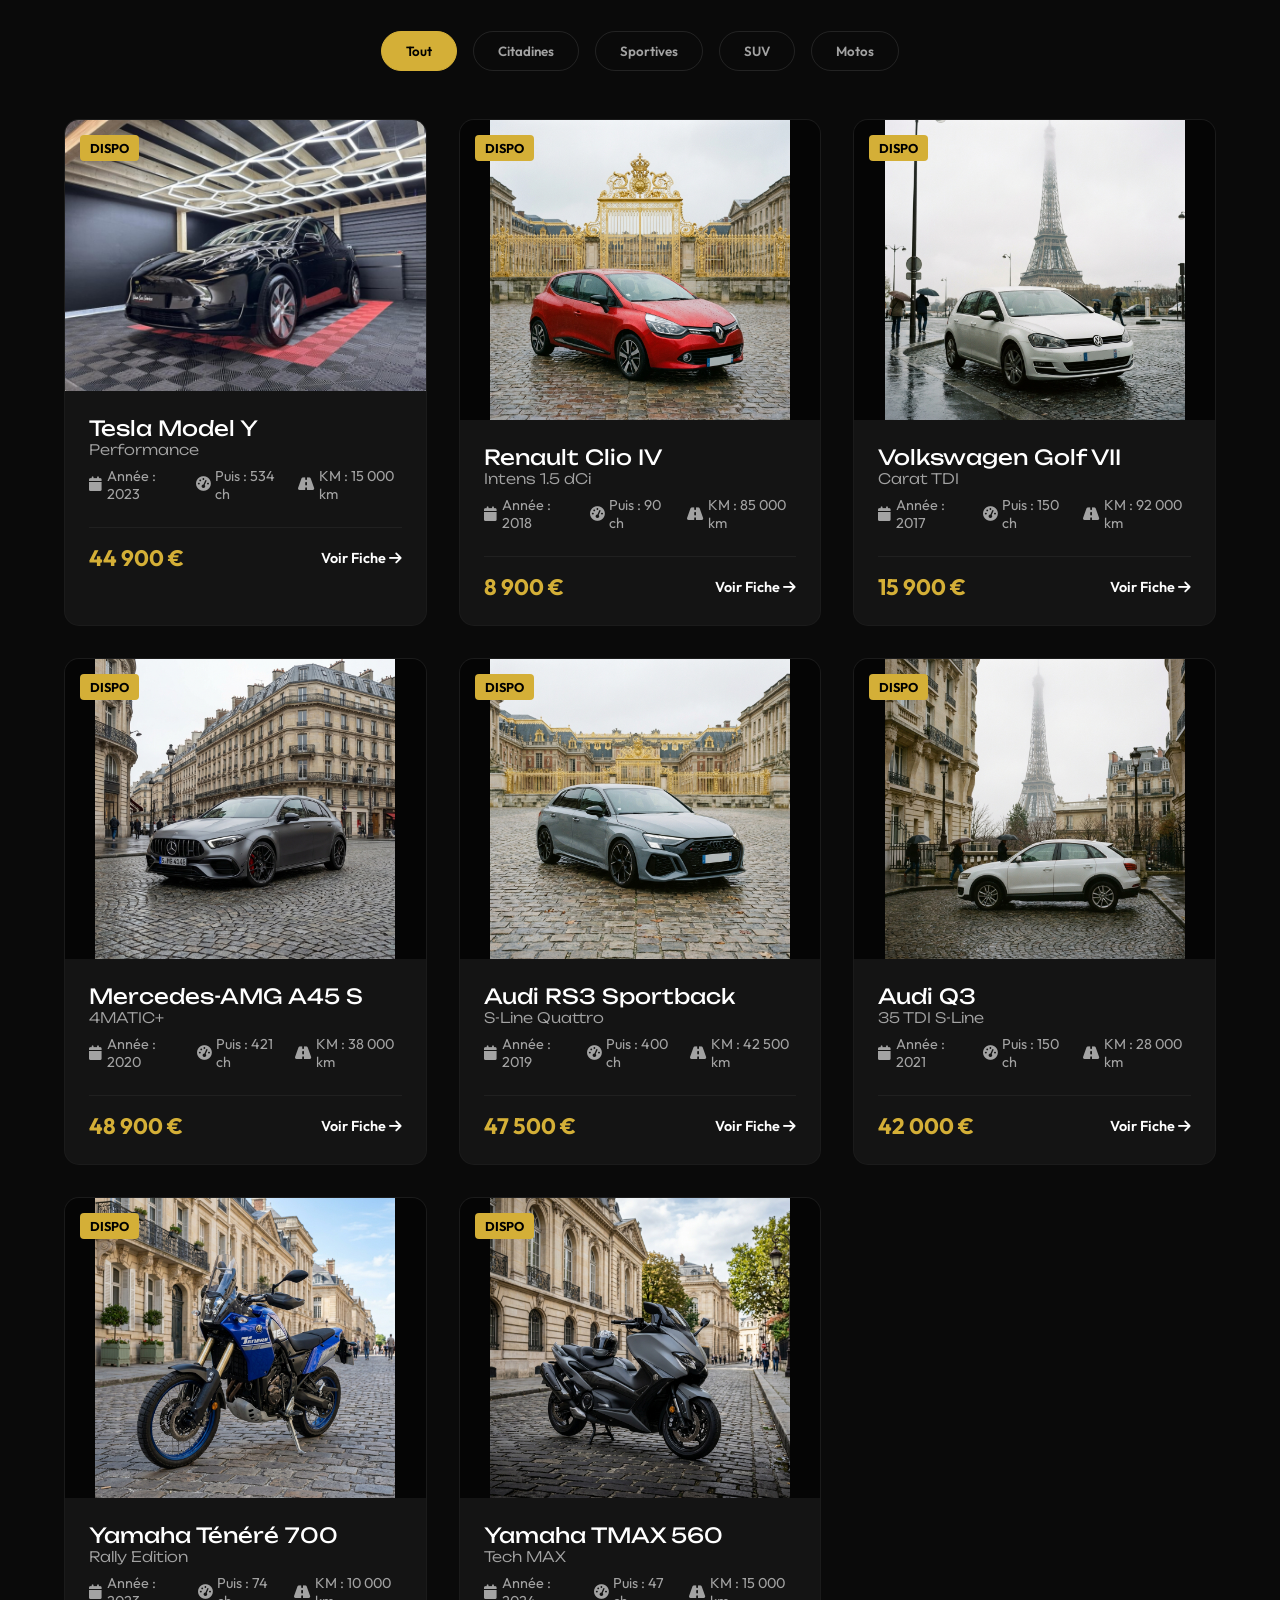
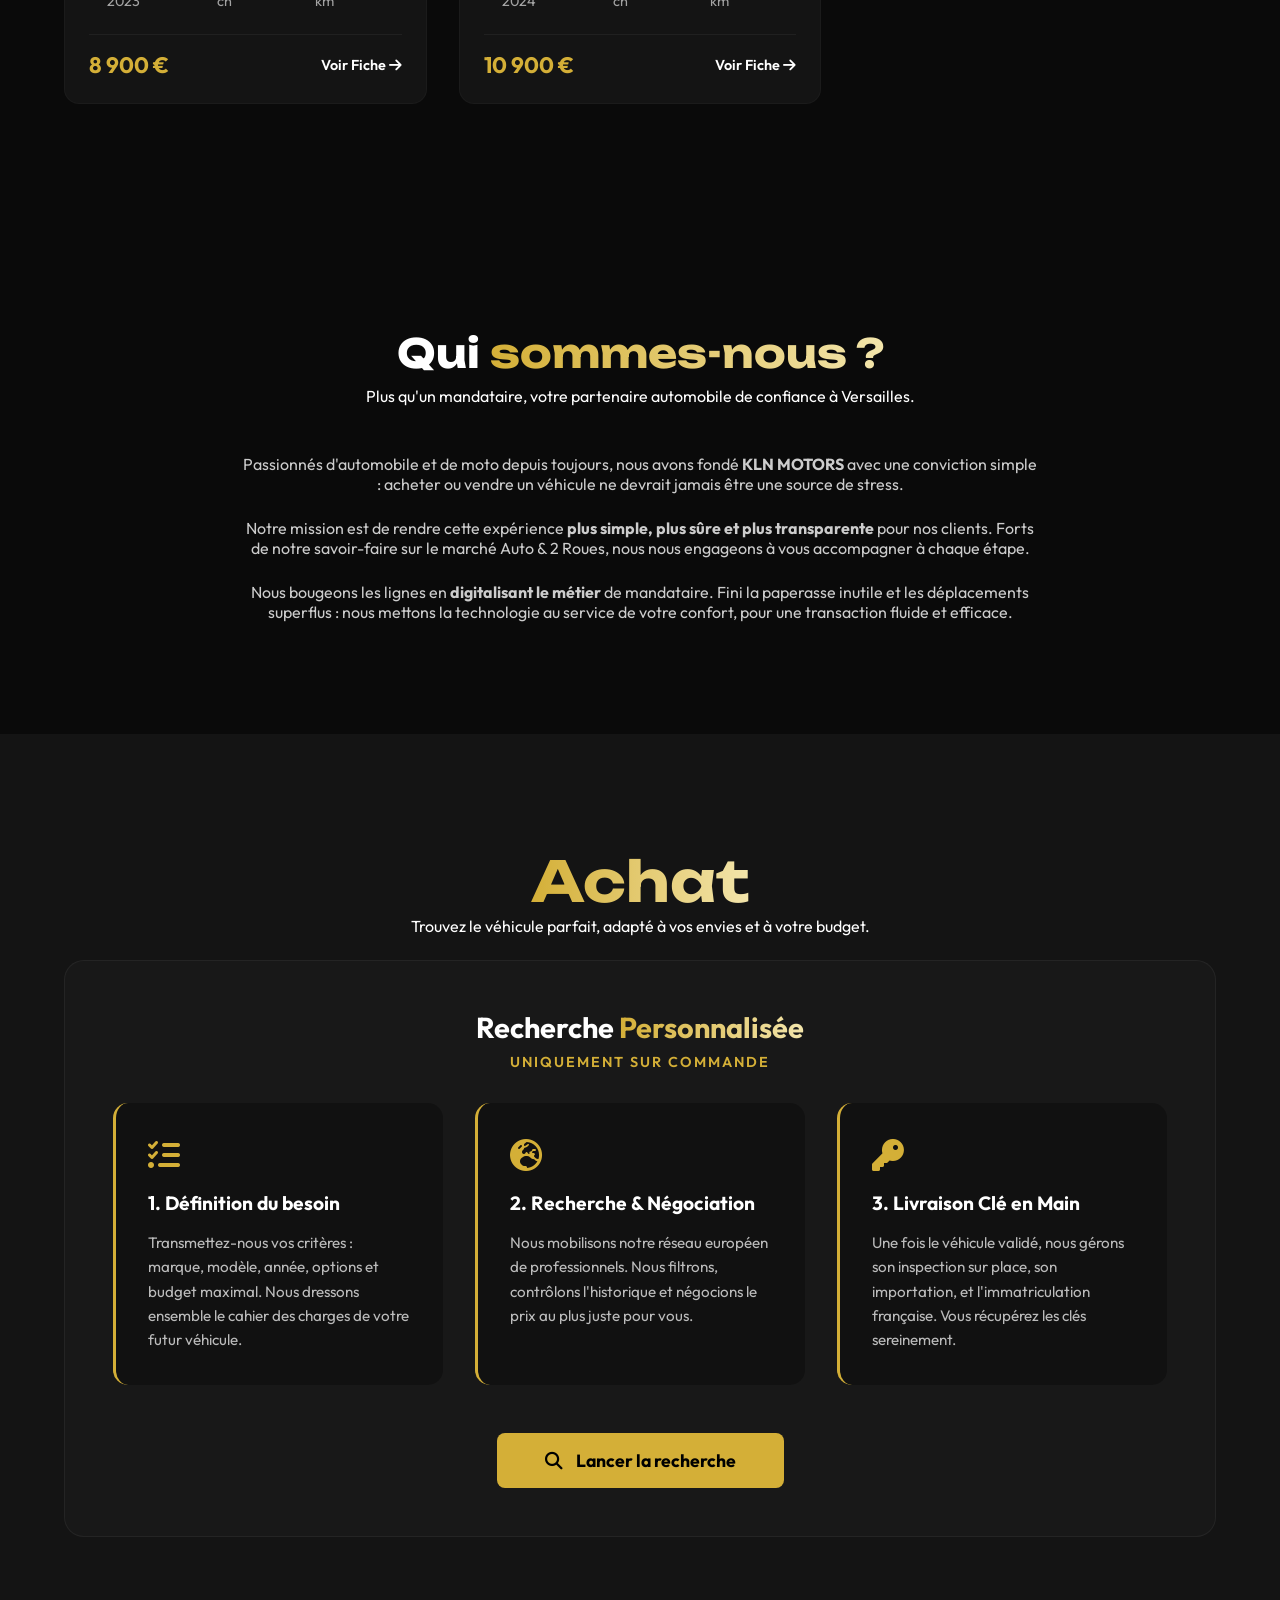
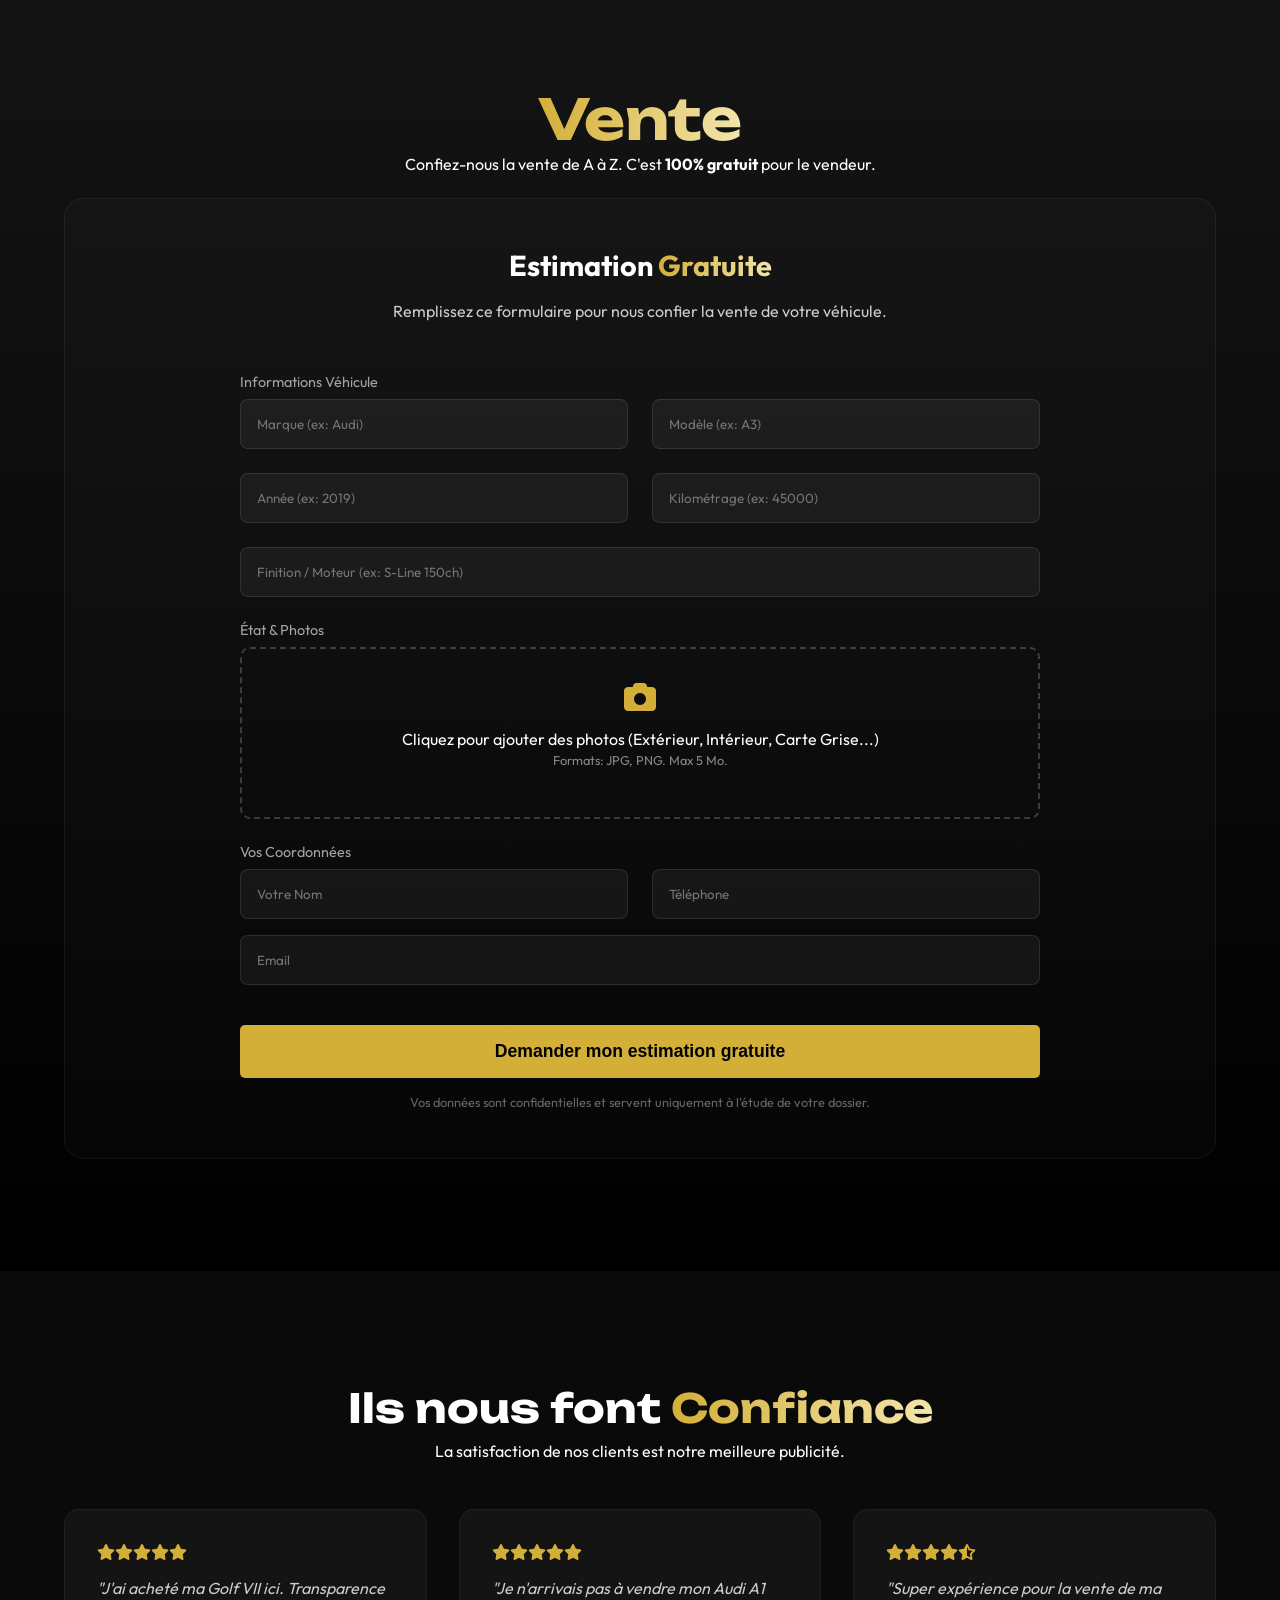
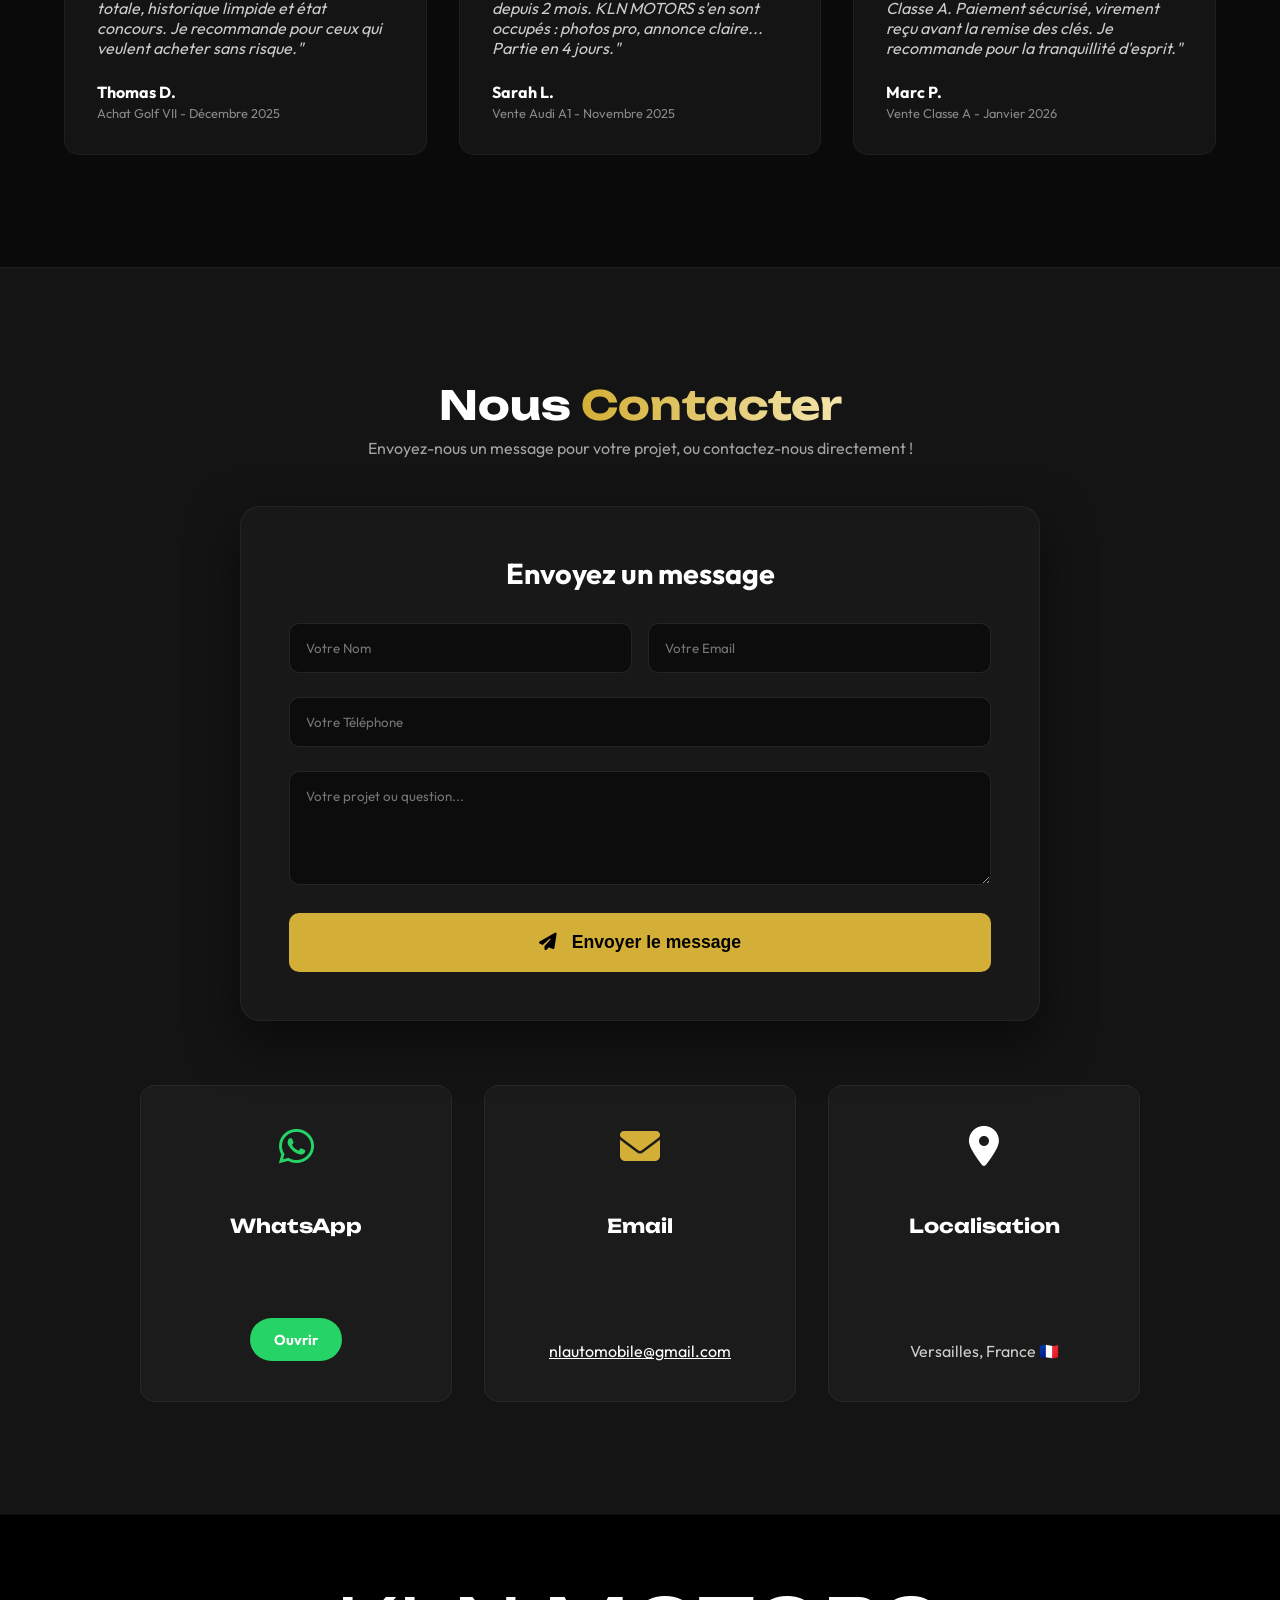
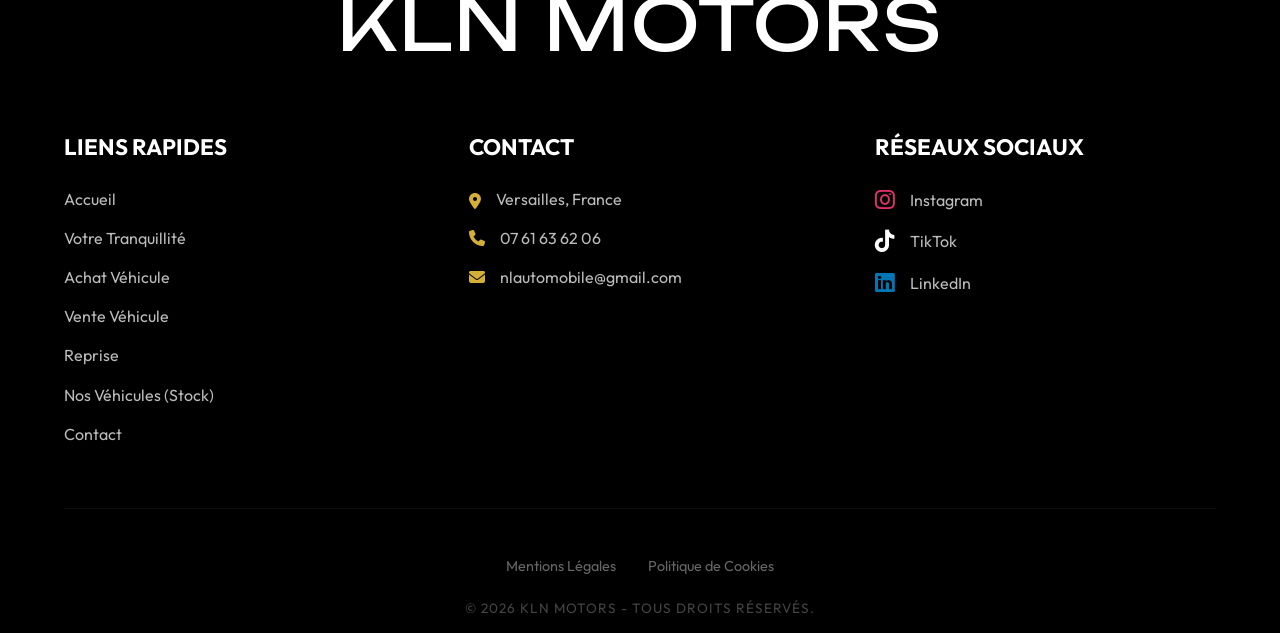
==== commit bdc9f513: "Update index.html" ====
--- a/index.html
+++ b/index.html
@@ -11,17 +11,18 @@
     <link rel="stylesheet" href="style.css">
     <link rel="preconnect" href="https://fonts.googleapis.com">
     <link rel="preconnect" href="https://fonts.gstatic.com" crossorigin>
-    <link
-        href="https://fonts.googleapis.com/css2?family=Unbounded:wght@700;900&family=Outfit:wght@300;500;700&display=swap"
-        rel="stylesheet">
+    <link href="https://fonts.googleapis.com/css2?family=Unbounded:wght@700;900&family=Outfit:wght@300;500;700&display=swap" rel="stylesheet">
     <link rel="stylesheet" href="https://cdnjs.cloudflare.com/ajax/libs/font-awesome/6.4.0/css/all.min.css">
 </head>
 
 <body>
     <nav class="navbar">
-        <div class="logo">
-            <img src="assets/logo_nuh_final.png" alt="KLN MOTORS" class="logo-img">
-            <span class="location-badge"><img src="https://flagcdn.com/w20/fr.png" alt="France"> Versailles</span>
+        <div class="navbar-top">
+            <div class="logo">
+                <span class="logo-text">KLN MOTORS</span>
+                <span class="location-badge">Versailles <img src="https://flagcdn.com/w20/fr.png" alt="France"></span>
+            </div>
+            <a href="https://wa.me/33761636206" class="btn-contact navbar-whatsapp"><i class="fa-brands fa-whatsapp"></i> 07 61 63 62 06</a>
         </div>
         <div class="burger-menu">
             <i class="fa-solid fa-bars"></i>
@@ -35,8 +36,6 @@
             <a href="#stock">Notre Stock</a>
             <a href="#avis">Avis</a>
             <a href="#contact">Contact</a>
-            <a href="https://wa.me/33761636206" class="btn-contact"><i class="fa-brands fa-whatsapp"></i> 07 61 63 62
-                06</a>
         </div>
     </nav>
 
@@ -71,14 +70,12 @@
                 <div class="feature-card">
                     <i class="fa-solid fa-handshake-simple"></i>
                     <h3>Gestion de Vente</h3>
-                    <p>Nous créons l'annonce pro, nous filtrons les clients et nous sécurisons la transaction. Vous
-                        n'avez rien à faire.</p>
+                    <p>Nous créons l'annonce pro, nous filtrons les clients et nous sécurisons la transaction. Vous n'avez rien à faire.</p>
                 </div>
                 <div class="feature-card">
                     <i class="fa-solid fa-camera"></i>
                     <h3>Mise en Valeur</h3>
-                    <p>Photos HD, nettoyage, rédaction... Nous rendons votre véhicule irrésistible pour qu'il se vende
-                        vite et bien.</p>
+                    <p>Photos HD, nettoyage, rédaction... Nous rendons votre véhicule irrésistible pour qu'il se vende vite et bien.</p>
                 </div>
                 <div class="feature-card">
                     <i class="fa-solid fa-magnifying-glass"></i>
@@ -89,7 +86,6 @@
         </div>
     </section>
 
-    <!-- SECTION STOCK -->
     <section id="stock" class="stock-section" style="padding: clamp(2rem, 5vw, 4rem) 0; background: var(--bg-dark);">
         <div class="container">
             <div class="section-header">
@@ -103,13 +99,10 @@
                 <button class="filter-btn">SUV</button>
                 <button class="filter-btn">Motos</button>
             </div>
-            <div class="cars-grid" id="carsGrid">
-                <!-- Cars injected by JS -->
-            </div>
-        </div>
-    </section>
-
-    <!-- SECTION EQUIPE -->
+            <div class="cars-grid" id="carsGrid"></div>
+        </div>
+    </section>
+
     <section id="equipe" class="content-section" style="padding: clamp(2rem, 5vw, 4rem) 0; background: var(--bg-dark);">
         <div class="container">
             <div class="section-header" style="margin-bottom: 3rem;">
@@ -117,76 +110,40 @@
                 <p>Plus qu'un mandataire, votre partenaire automobile de confiance à Versailles.</p>
             </div>
             <div class="text-content" style="max-width: 800px; margin: 0 auto; text-align: center; color: #ccc;">
-                <p>
-                    Passionnés d'automobile et de moto depuis toujours, nous avons fondé <strong>KLN MOTORS</strong>
-                    avec une conviction simple : acheter ou vendre un véhicule ne devrait jamais être une source de
-                    stress.
-                </p>
-                <p style="margin-top: 1.5rem;">
-                    Notre mission est de rendre cette expérience <strong>plus simple, plus sûre et plus
-                        transparente</strong>
-                    pour nos clients. Forts de notre savoir-faire sur le marché Auto & 2 Roues, nous nous engageons à
-                    vous
-                    accompagner à chaque étape.
-                </p>
-                <p style="margin-top: 1.5rem;">
-                    Nous bougeons les lignes en <strong>digitalisant le métier</strong> de mandataire. Fini la paperasse
-                    inutile et les déplacements superflus : nous mettons la technologie au service de votre confort,
-                    pour une transaction fluide et efficace.
-                </p>
-            </div>
-        </div>
-    </section>
-
-    <!-- SECTION ACHAT -->
-    <section id="achat" class="achat-section"
-        style="padding: clamp(2rem, 5vw, 4rem) 0 clamp(1rem, 2vw, 2rem) 0; background: var(--bg-card); position: relative; overflow: hidden;">
+                <p>Passionnés d'automobile et de moto depuis toujours, nous avons fondé <strong>KLN MOTORS</strong> avec une conviction simple : acheter ou vendre un véhicule ne devrait jamais être une source de stress.</p>
+                <p style="margin-top: 1.5rem;">Notre mission est de rendre cette expérience <strong>plus simple, plus sûre et plus transparente</strong> pour nos clients. Forts de notre savoir-faire sur le marché Auto & 2 Roues, nous nous engageons à vous accompagner à chaque étape.</p>
+                <p style="margin-top: 1.5rem;">Nous bougeons les lignes en <strong>digitalisant le métier</strong> de mandataire. Fini la paperasse inutile et les déplacements superflus : nous mettons la technologie au service de votre confort, pour une transaction fluide et efficace.</p>
+            </div>
+        </div>
+    </section>
+
+    <section id="achat" class="achat-section" style="padding: clamp(2rem, 5vw, 4rem) 0 clamp(1rem, 2vw, 2rem) 0; background: var(--bg-card); position: relative; overflow: hidden;">
         <div class="container" style="position: relative; z-index: 1;">
             <div class="section-header" style="margin-bottom: 1.5rem;">
-                <h2 style="font-size: clamp(2.5rem, 8vw, 3.5rem); margin-bottom: 0px;"><span
-                        class="highlight-text">Achat</span></h2>
+                <h2 style="font-size: clamp(2.5rem, 8vw, 3.5rem); margin-bottom: 0px;"><span class="highlight-text">Achat</span></h2>
                 <p>Trouvez le véhicule parfait, adapté à vos envies et à votre budget.</p>
             </div>
-            <div class="recherche-perso"
-                style="background: rgba(255, 255, 255, 0.02); border: 1px solid rgba(255, 255, 255, 0.05); border-radius: 20px; padding: 3rem; text-align: center;">
-                <h3 style="font-size: 1.8rem; margin-bottom: 0.5rem; color: white;">Recherche <span
-                        class="highlight-text">Personnalisée</span></h3>
-                <p style="font-size: 0.9rem; color: var(--accent); margin-bottom: 2rem; letter-spacing: 2px; text-transform: uppercase; font-weight: 600;">
-                    Uniquement sur commande
-                </p>
-                <div class="achat-steps"
-                    style="display: grid; grid-template-columns: repeat(auto-fit, minmax(280px, 1fr)); gap: 2rem; margin-bottom: 3rem; text-align: left;">
-                    <div
-                        style="background: rgba(0,0,0,0.3); padding: 2rem; border-radius: 15px; border-left: 3px solid var(--accent);">
-                        <div style="color: var(--accent); font-size: 2rem; margin-bottom: 1rem;"><i
-                                class="fa-solid fa-list-check"></i></div>
+            <div class="recherche-perso" style="background: rgba(255, 255, 255, 0.02); border: 1px solid rgba(255, 255, 255, 0.05); border-radius: 20px; padding: 3rem; text-align: center;">
+                <h3 style="font-size: 1.8rem; margin-bottom: 0.5rem; color: white;">Recherche <span class="highlight-text">Personnalisée</span></h3>
+                <p style="font-size: 0.9rem; color: var(--accent); margin-bottom: 2rem; letter-spacing: 2px; text-transform: uppercase; font-weight: 600;">Uniquement sur commande</p>
+                <div class="achat-steps" style="display: grid; grid-template-columns: repeat(auto-fit, minmax(280px, 1fr)); gap: 2rem; margin-bottom: 3rem; text-align: left;">
+                    <div style="background: rgba(0,0,0,0.3); padding: 2rem; border-radius: 15px; border-left: 3px solid var(--accent);">
+                        <div style="color: var(--accent); font-size: 2rem; margin-bottom: 1rem;"><i class="fa-solid fa-list-check"></i></div>
                         <h4 style="margin-bottom: 1rem; font-size: 1.2rem;">1. Définition du besoin</h4>
-                        <p style="color: #bbb; font-size: 0.95rem; line-height: 1.6;">Transmettez-nous vos critères :
-                            marque, modèle, année, options et budget maximal. Nous dressons ensemble le cahier des
-                            charges de votre futur véhicule.</p>
-                    </div>
-                    <div
-                        style="background: rgba(0,0,0,0.3); padding: 2rem; border-radius: 15px; border-left: 3px solid var(--accent);">
-                        <div style="color: var(--accent); font-size: 2rem; margin-bottom: 1rem;"><i
-                                class="fa-solid fa-earth-europe"></i></div>
+                        <p style="color: #bbb; font-size: 0.95rem; line-height: 1.6;">Transmettez-nous vos critères : marque, modèle, année, options et budget maximal. Nous dressons ensemble le cahier des charges de votre futur véhicule.</p>
+                    </div>
+                    <div style="background: rgba(0,0,0,0.3); padding: 2rem; border-radius: 15px; border-left: 3px solid var(--accent);">
+                        <div style="color: var(--accent); font-size: 2rem; margin-bottom: 1rem;"><i class="fa-solid fa-earth-europe"></i></div>
                         <h4 style="margin-bottom: 1rem; font-size: 1.2rem;">2. Recherche & Négociation</h4>
-                        <p style="color: #bbb; font-size: 0.95rem; line-height: 1.6;">Nous mobilisons notre réseau
-                            européen de professionnels. Nous filtrons, contrôlons l'historique et négocions le prix au
-                            plus juste pour vous.</p>
-                    </div>
-                    <div
-                        style="background: rgba(0,0,0,0.3); padding: 2rem; border-radius: 15px; border-left: 3px solid var(--accent);">
-                        <div style="color: var(--accent); font-size: 2rem; margin-bottom: 1rem;"><i
-                                class="fa-solid fa-key"></i></div>
+                        <p style="color: #bbb; font-size: 0.95rem; line-height: 1.6;">Nous mobilisons notre réseau européen de professionnels. Nous filtrons, contrôlons l'historique et négocions le prix au plus juste pour vous.</p>
+                    </div>
+                    <div style="background: rgba(0,0,0,0.3); padding: 2rem; border-radius: 15px; border-left: 3px solid var(--accent);">
+                        <div style="color: var(--accent); font-size: 2rem; margin-bottom: 1rem;"><i class="fa-solid fa-key"></i></div>
                         <h4 style="margin-bottom: 1rem; font-size: 1.2rem;">3. Livraison Clé en Main</h4>
-                        <p style="color: #bbb; font-size: 0.95rem; line-height: 1.6;">Une fois le véhicule validé, nous
-                            gérons son inspection sur place, son importation, et l'immatriculation française. Vous
-                            récupérez les clés sereinement.</p>
-                    </div>
-                </div>
-                <button data-tf-popup="m3jHHXAl" data-tf-opacity="100" data-tf-size="100" data-tf-iframe-props="title=Recherche Personnalisée | KLN MOTORS"
-                    class="btn-primary"
-                    style="display: inline-block; font-size: 1.1rem; padding: 1rem 3rem; border: none; font-family: inherit; font-weight: bold; cursor: pointer; transition: background-0.3s; background: var(--accent); border-radius: 8px;">
+                        <p style="color: #bbb; font-size: 0.95rem; line-height: 1.6;">Une fois le véhicule validé, nous gérons son inspection sur place, son importation, et l'immatriculation française. Vous récupérez les clés sereinement.</p>
+                    </div>
+                </div>
+                <button data-tf-popup="m3jHHXAl" data-tf-opacity="100" data-tf-size="100" data-tf-iframe-props="title=Recherche Personnalisée | KLN MOTORS" class="btn-primary" style="display: inline-block; font-size: 1.1rem; padding: 1rem 3rem; border: none; font-family: inherit; font-weight: bold; cursor: pointer; transition: background-0.3s; background: var(--accent); border-radius: 8px;">
                     <i class="fa-solid fa-magnifying-glass" style="margin-right: 10px;"></i> Lancer la recherche
                 </button>
                 <script src="https://embed.typeform.com/next/embed.js"></script>
@@ -194,57 +151,42 @@
         </div>
     </section>
 
-    <!-- SECTION VENTE -->
-    <section id="vente" class="vente-section"
-        style="padding: clamp(1rem, 2vw, 2rem) 0 clamp(2rem, 5vw, 4rem) 0; background: linear-gradient(to bottom, var(--bg-card), #000); position: relative;">
+    <section id="vente" class="vente-section" style="padding: clamp(1rem, 2vw, 2rem) 0 clamp(2rem, 5vw, 4rem) 0; background: linear-gradient(to bottom, var(--bg-card), #000); position: relative;">
         <div class="container" style="position: relative; z-index: 1;">
             <div class="section-header" style="margin-bottom: 1.5rem;">
-                <h2 style="font-size: clamp(2.5rem, 8vw, 3.5rem); margin-bottom: 0px;"><span
-                        class="highlight-text">Vente</span></h2>
+                <h2 style="font-size: clamp(2.5rem, 8vw, 3.5rem); margin-bottom: 0px;"><span class="highlight-text">Vente</span></h2>
                 <p>Confiez-nous la vente de A à Z. C'est <strong>100% gratuit</strong> pour le vendeur.</p>
             </div>
-            <div class="estimation-gratuite"
-                style="background: rgba(255, 255, 255, 0.02); border: 1px solid rgba(255, 255, 255, 0.05); border-radius: 20px; padding: 3rem; text-align: center;">
-                <h3 style="font-size: 1.8rem; margin-bottom: 1rem; color: white;">Estimation <span
-                        class="highlight-text">Gratuite</span></h3>
-                <p style="color: #ccc; max-width: 600px; margin: 0 auto 3rem auto; line-height: 1.6;">
-                    Remplissez ce formulaire pour nous confier la vente de votre véhicule.
-                </p>
-                <div class="form-container"
-                    style="background: transparent; box-shadow: none; border: none; padding: 0;">
+            <div class="estimation-gratuite" style="background: rgba(255, 255, 255, 0.02); border: 1px solid rgba(255, 255, 255, 0.05); border-radius: 20px; padding: 3rem; text-align: center;">
+                <h3 style="font-size: 1.8rem; margin-bottom: 1rem; color: white;">Estimation <span class="highlight-text">Gratuite</span></h3>
+                <p style="color: #ccc; max-width: 600px; margin: 0 auto 3rem auto; line-height: 1.6;">Remplissez ce formulaire pour nous confier la vente de votre véhicule.</p>
+                <div class="form-container" style="background: transparent; box-shadow: none; border: none; padding: 0;">
                     <form id="venteForm" action="https://formspree.io/f/mbddgzrj" method="POST" enctype="multipart/form-data">
                         <div class="form-group">
                             <label>Informations Véhicule</label>
                             <div class="form-row">
-                                <input type="text" name="marque" class="form-control" placeholder="Marque (ex: Audi)"
-                                    required>
-                                <input type="text" name="modele" class="form-control" placeholder="Modèle (ex: A3)"
-                                    required>
+                                <input type="text" name="marque" class="form-control" placeholder="Marque (ex: Audi)" required>
+                                <input type="text" name="modele" class="form-control" placeholder="Modèle (ex: A3)" required>
                             </div>
                         </div>
                         <div class="form-group">
                             <div class="form-row">
                                 <input type="number" name="annee" class="form-control" placeholder="Année (ex: 2019)">
-                                <input type="text" name="kilometrage" class="form-control"
-                                    placeholder="Kilométrage (ex: 45000)">
+                                <input type="text" name="kilometrage" class="form-control" placeholder="Kilométrage (ex: 45000)">
                             </div>
                         </div>
                         <div class="form-group">
-                            <input type="text" name="finition" class="form-control"
-                                placeholder="Finition / Moteur (ex: S-Line 150ch)">
+                            <input type="text" name="finition" class="form-control" placeholder="Finition / Moteur (ex: S-Line 150ch)">
                         </div>
                         <div class="form-group">
                             <label>État & Photos</label>
                             <div class="file-upload" onclick="document.getElementById('photoInput').click()">
-                                <i class="fa-solid fa-camera fa-2x"
-                                    style="color: var(--accent); margin-bottom: 1rem;"></i>
+                                <i class="fa-solid fa-camera fa-2x" style="color: var(--accent); margin-bottom: 1rem;"></i>
                                 <p>Cliquez pour ajouter des photos (Extérieur, Intérieur, Carte Grise...)</p>
                                 <span style="font-size: 0.8rem; color: #888;">Formats: JPG, PNG. Max 5 Mo.</span>
-                                <div id="fileList" style="margin-top: 1rem; color: var(--accent); font-size: 0.9rem;">
-                                </div>
+                                <div id="fileList" style="margin-top: 1rem; color: var(--accent); font-size: 0.9rem;"></div>
                             </div>
-                            <input type="file" id="photoInput" name="photos" multiple style="display: none;"
-                                onchange="updateFileList()">
+                            <input type="file" id="photoInput" name="photos" multiple style="display: none;" onchange="updateFileList()">
                         </div>
                         <script>
                             function updateFileList() {
@@ -261,18 +203,13 @@
                             <label>Vos Coordonnées</label>
                             <div class="form-row">
                                 <input type="text" name="nom" class="form-control" placeholder="Votre Nom" required>
-                                <input type="tel" name="telephone" class="form-control" placeholder="Téléphone"
-                                    required>
+                                <input type="tel" name="telephone" class="form-control" placeholder="Téléphone" required>
                             </div>
-                            <input type="email" name="email" class="form-control" placeholder="Email"
-                                style="margin-top: 1rem;" required>
-                        </div>
-                        <button type="submit" id="venteSubmitBtn" class="btn-primary"
-                            style="width: 100%; margin-top: 1rem; border: none; cursor: pointer; font-size: 1.1rem; padding: 1rem;">Demander
-                            mon estimation gratuite</button>
+                            <input type="email" name="email" class="form-control" placeholder="Email" style="margin-top: 1rem;" required>
+                        </div>
+                        <button type="submit" id="venteSubmitBtn" class="btn-primary" style="width: 100%; margin-top: 1rem; border: none; cursor: pointer; font-size: 1.1rem; padding: 1rem;">Demander mon estimation gratuite</button>
                         <div id="venteFormMessage" style="margin-top: 1.5rem; font-size: 1rem; display: none;"></div>
-                        <p style="font-size: 0.8rem; color: #666; margin-top: 1rem;">Vos données sont confidentielles et
-                            servent uniquement à l'étude de votre dossier.</p>
+                        <p style="font-size: 0.8rem; color: #666; margin-top: 1rem;">Vos données sont confidentielles et servent uniquement à l'étude de votre dossier.</p>
                     </form>
                     <script>
                         document.getElementById('venteForm').addEventListener('submit', function (e) {
@@ -281,36 +218,34 @@
                             const btn = document.getElementById('venteSubmitBtn');
                             const msg = document.getElementById('venteFormMessage');
                             const formData = new FormData(form);
-
                             btn.disabled = true;
                             btn.textContent = 'Envoi en cours...';
-
                             fetch(form.action, {
                                 method: 'POST',
                                 body: formData,
                                 headers: { 'Accept': 'application/json' }
                             })
-                                .then(response => {
-                                    if (response.ok) {
-                                        form.reset();
-                                        document.getElementById('fileList').innerHTML = '';
-                                        msg.style.display = 'block';
-                                        msg.style.color = '#4CAF50';
-                                        msg.innerHTML = '<i class="fa-solid fa-circle-check"></i> Merci ! Votre demande d\'estimation a bien été envoyée. Nous vous répondons très vite.';
-                                        btn.textContent = 'Demander mon estimation gratuite';
-                                        btn.disabled = false;
-                                        msg.scrollIntoView({ behavior: 'smooth', block: 'center' });
-                                    } else {
-                                        throw new Error('Erreur réseau');
-                                    }
-                                })
-                                .catch(() => {
+                            .then(response => {
+                                if (response.ok) {
+                                    form.reset();
+                                    document.getElementById('fileList').innerHTML = '';
                                     msg.style.display = 'block';
-                                    msg.style.color = '#f44336';
-                                    msg.innerHTML = '<i class="fa-solid fa-circle-exclamation"></i> Une erreur est survenue. Merci de réessayer ou de nous contacter directement.';
+                                    msg.style.color = '#4CAF50';
+                                    msg.innerHTML = '<i class="fa-solid fa-circle-check"></i> Merci ! Votre demande d\'estimation a bien été envoyée. Nous vous répondons très vite.';
                                     btn.textContent = 'Demander mon estimation gratuite';
                                     btn.disabled = false;
-                                });
+                                    msg.scrollIntoView({ behavior: 'smooth', block: 'center' });
+                                } else {
+                                    throw new Error('Erreur réseau');
+                                }
+                            })
+                            .catch(() => {
+                                msg.style.display = 'block';
+                                msg.style.color = '#f44336';
+                                msg.innerHTML = '<i class="fa-solid fa-circle-exclamation"></i> Une erreur est survenue. Merci de réessayer ou de nous contacter directement.';
+                                btn.textContent = 'Demander mon estimation gratuite';
+                                btn.disabled = false;
+                            });
                         });
                     </script>
                 </div>
@@ -324,48 +259,32 @@
                 <h2>Ils nous font <span class="highlight-text">Confiance</span></h2>
                 <p>La satisfaction de nos clients est notre meilleure publicité.</p>
             </div>
-            <div class="reviews-grid"
-                style="display: grid; grid-template-columns: repeat(auto-fit, minmax(300px, 1fr)); gap: 2rem; margin-top: 3rem;">
-                <div class="review-card"
-                    style="background: var(--bg-card); padding: 2rem; border-radius: 15px; border: 1px solid rgba(255,255,255,0.05);">
+            <div class="reviews-grid" style="display: grid; grid-template-columns: repeat(auto-fit, minmax(300px, 1fr)); gap: 2rem; margin-top: 3rem;">
+                <div class="review-card" style="background: var(--bg-card); padding: 2rem; border-radius: 15px; border: 1px solid rgba(255,255,255,0.05);">
                     <div class="stars" style="color: var(--accent); margin-bottom: 1rem;">
-                        <i class="fa-solid fa-star"></i><i class="fa-solid fa-star"></i><i
-                            class="fa-solid fa-star"></i><i class="fa-solid fa-star"></i><i
-                            class="fa-solid fa-star"></i>
-                    </div>
-                    <p style="font-style: italic; color: #ccc; margin-bottom: 1.5rem;">"J'ai acheté ma Golf VII ici.
-                        Transparence totale, historique limpide et état concours. Je recommande pour ceux qui veulent
-                        acheter sans risque."</p>
+                        <i class="fa-solid fa-star"></i><i class="fa-solid fa-star"></i><i class="fa-solid fa-star"></i><i class="fa-solid fa-star"></i><i class="fa-solid fa-star"></i>
+                    </div>
+                    <p style="font-style: italic; color: #ccc; margin-bottom: 1.5rem;">"J'ai acheté ma Golf VII ici. Transparence totale, historique limpide et état concours. Je recommande pour ceux qui veulent acheter sans risque."</p>
                     <div class="client-info">
                         <strong style="display: block; color: white;">Thomas D.</strong>
                         <span style="font-size: 0.8rem; color: #888;">Achat Golf VII - Décembre 2025</span>
                     </div>
                 </div>
-                <div class="review-card"
-                    style="background: var(--bg-card); padding: 2rem; border-radius: 15px; border: 1px solid rgba(255,255,255,0.05);">
+                <div class="review-card" style="background: var(--bg-card); padding: 2rem; border-radius: 15px; border: 1px solid rgba(255,255,255,0.05);">
                     <div class="stars" style="color: var(--accent); margin-bottom: 1rem;">
-                        <i class="fa-solid fa-star"></i><i class="fa-solid fa-star"></i><i
-                            class="fa-solid fa-star"></i><i class="fa-solid fa-star"></i><i
-                            class="fa-solid fa-star"></i>
-                    </div>
-                    <p style="font-style: italic; color: #ccc; margin-bottom: 1.5rem;">"Je n'arrivais pas à vendre mon
-                        Audi A1 depuis 2 mois. KLN MOTORS s'en sont occupés : photos pro, annonce
-                        claire... Partie en 4 jours."</p>
+                        <i class="fa-solid fa-star"></i><i class="fa-solid fa-star"></i><i class="fa-solid fa-star"></i><i class="fa-solid fa-star"></i><i class="fa-solid fa-star"></i>
+                    </div>
+                    <p style="font-style: italic; color: #ccc; margin-bottom: 1.5rem;">"Je n'arrivais pas à vendre mon Audi A1 depuis 2 mois. KLN MOTORS s'en sont occupés : photos pro, annonce claire... Partie en 4 jours."</p>
                     <div class="client-info">
                         <strong style="display: block; color: white;">Sarah L.</strong>
                         <span style="font-size: 0.8rem; color: #888;">Vente Audi A1 - Novembre 2025</span>
                     </div>
                 </div>
-                <div class="review-card"
-                    style="background: var(--bg-card); padding: 2rem; border-radius: 15px; border: 1px solid rgba(255,255,255,0.05);">
+                <div class="review-card" style="background: var(--bg-card); padding: 2rem; border-radius: 15px; border: 1px solid rgba(255,255,255,0.05);">
                     <div class="stars" style="color: var(--accent); margin-bottom: 1rem;">
-                        <i class="fa-solid fa-star"></i><i class="fa-solid fa-star"></i><i
-                            class="fa-solid fa-star"></i><i class="fa-solid fa-star"></i><i
-                            class="fa-solid fa-star-half-stroke"></i>
-                    </div>
-                    <p style="font-style: italic; color: #ccc; margin-bottom: 1.5rem;">"Super expérience pour la vente
-                        de ma Classe A. Paiement sécurisé, virement reçu avant la remise des clés. Je recommande pour la
-                        tranquillité d'esprit."</p>
+                        <i class="fa-solid fa-star"></i><i class="fa-solid fa-star"></i><i class="fa-solid fa-star"></i><i class="fa-solid fa-star"></i><i class="fa-solid fa-star-half-stroke"></i>
+                    </div>
+                    <p style="font-style: italic; color: #ccc; margin-bottom: 1.5rem;">"Super expérience pour la vente de ma Classe A. Paiement sécurisé, virement reçu avant la remise des clés. Je recommande pour la tranquillité d'esprit."</p>
                     <div class="client-info">
                         <strong style="display: block; color: white;">Marc P.</strong>
                         <span style="font-size: 0.8rem; color: #888;">Vente Classe A - Janvier 2026</span>
@@ -375,71 +294,46 @@
         </div>
     </section>
 
-    <!-- Section Contact -->
-    <section id="contact"
-        style="background-color: var(--bg-card); padding: clamp(2rem, 5vw, 4rem) 0; border-top: 1px solid rgba(255,255,255,0.05);">
+    <section id="contact" style="background-color: var(--bg-card); padding: clamp(2rem, 5vw, 4rem) 0; border-top: 1px solid rgba(255,255,255,0.05);">
         <div class="container">
             <div class="contact-info" style="margin: 0 auto; max-width: 1000px; text-align: center;">
                 <div class="section-header">
                     <h2>Nous <span class="highlight-text">Contacter</span></h2>
-                    <p style="margin-bottom: 2rem; color: var(--text-secondary);">Envoyez-nous un message pour votre projet,
-                        ou contactez-nous directement !</p>
-                </div>
-                <div class="form-container"
-                    style="background: rgba(255, 255, 255, 0.02); border: 1px solid rgba(255, 255, 255, 0.05); border-radius: 20px; padding: clamp(1.5rem, 5vw, 3rem); text-align: center; max-width: 800px; margin: 0 auto 4rem auto; overflow: hidden; box-sizing: border-box;">
+                    <p style="margin-bottom: 2rem; color: var(--text-secondary);">Envoyez-nous un message pour votre projet, ou contactez-nous directement !</p>
+                </div>
+                <div class="form-container" style="background: rgba(255, 255, 255, 0.02); border: 1px solid rgba(255, 255, 255, 0.05); border-radius: 20px; padding: clamp(1.5rem, 5vw, 3rem); text-align: center; max-width: 800px; margin: 0 auto 4rem auto; overflow: hidden; box-sizing: border-box;">
                     <h3 style="font-size: 1.8rem; margin-bottom: 2rem; color: white;">Envoyez un message</h3>
-                    <form action="https://formspree.io/f/mbddgzrj" method="POST"
-                        style="text-align: left; width: 100%; box-sizing: border-box;">
+                    <form action="https://formspree.io/f/mbddgzrj" method="POST" style="text-align: left; width: 100%; box-sizing: border-box;">
                         <div style="display: flex; gap: 1rem; margin-bottom: 1.5rem; flex-wrap: wrap;">
-                            <input type="text" name="nom" class="form-control" placeholder="Votre Nom" required
-                                style="flex: 1 1 200px; padding: 1rem; background: rgba(0,0,0,0.5); border: 1px solid rgba(255,255,255,0.1); color: white; border-radius: 10px; width: 100%; box-sizing: border-box;">
-                            <input type="email" name="email" class="form-control" placeholder="Votre Email" required
-                                style="flex: 1 1 200px; padding: 1rem; background: rgba(0,0,0,0.5); border: 1px solid rgba(255,255,255,0.1); color: white; border-radius: 10px; width: 100%; box-sizing: border-box;">
+                            <input type="text" name="nom" class="form-control" placeholder="Votre Nom" required style="flex: 1 1 200px; padding: 1rem; background: rgba(0,0,0,0.5); border: 1px solid rgba(255,255,255,0.1); color: white; border-radius: 10px; width: 100%; box-sizing: border-box;">
+                            <input type="email" name="email" class="form-control" placeholder="Votre Email" required style="flex: 1 1 200px; padding: 1rem; background: rgba(0,0,0,0.5); border: 1px solid rgba(255,255,255,0.1); color: white; border-radius: 10px; width: 100%; box-sizing: border-box;">
                         </div>
                         <div class="form-group" style="margin-bottom: 1.5rem; width: 100%; box-sizing: border-box;">
-                            <input type="tel" name="telephone" class="form-control" placeholder="Votre Téléphone"
-                                style="width: 100%; padding: 1rem; background: rgba(0,0,0,0.5); border: 1px solid rgba(255,255,255,0.1); color: white; border-radius: 10px; box-sizing: border-box;">
+                            <input type="tel" name="telephone" class="form-control" placeholder="Votre Téléphone" style="width: 100%; padding: 1rem; background: rgba(0,0,0,0.5); border: 1px solid rgba(255,255,255,0.1); color: white; border-radius: 10px; box-sizing: border-box;">
                         </div>
                         <div class="form-group" style="margin-bottom: 1.5rem; width: 100%; box-sizing: border-box;">
-                            <textarea name="message" class="form-control" placeholder="Votre projet ou question..."
-                                rows="5" required
-                                style="width: 100%; padding: 1rem; background: rgba(0,0,0,0.5); border: 1px solid rgba(255,255,255,0.1); color: white; border-radius: 10px; resize: vertical; box-sizing: border-box;"></textarea>
-                        </div>
-                        <button type="submit" class="btn-primary"
-                            style="width: 100%; border: none; padding: 1.2rem; font-size: 1.1rem; cursor: pointer; border-radius: 10px;">
+                            <textarea name="message" class="form-control" placeholder="Votre projet ou question..." rows="5" required style="width: 100%; padding: 1rem; background: rgba(0,0,0,0.5); border: 1px solid rgba(255,255,255,0.1); color: white; border-radius: 10px; resize: vertical; box-sizing: border-box;"></textarea>
+                        </div>
+                        <button type="submit" class="btn-primary" style="width: 100%; border: none; padding: 1.2rem; font-size: 1.1rem; cursor: pointer; border-radius: 10px;">
                             <i class="fa-solid fa-paper-plane" style="margin-right: 10px;"></i> Envoyer le message
                         </button>
                     </form>
                 </div>
-                <div class="contact-grid"
-                    style="display: grid; grid-template-columns: repeat(auto-fit, minmax(280px, 1fr)); gap: 2rem;">
-                    <div class="info-item"
-                        style="height: 100%; display: flex; flex-direction: column; text-align: center; align-items: center; justify-content: center; background: rgba(255,255,255,0.03); padding: 2.5rem; border-radius: 15px;">
-                        <i class="fa-brands fa-whatsapp"
-                            style="font-size: 2.5rem; color: #25D366; background: none; padding: 0; margin-bottom: 1.5rem;"></i>
+                <div class="contact-grid" style="display: grid; grid-template-columns: repeat(auto-fit, minmax(280px, 1fr)); gap: 2rem;">
+                    <div class="info-item" style="height: 100%; display: flex; flex-direction: column; text-align: center; align-items: center; justify-content: center; background: rgba(255,255,255,0.03); padding: 2.5rem; border-radius: 15px;">
+                        <i class="fa-brands fa-whatsapp" style="font-size: 2.5rem; color: #25D366; background: none; padding: 0; margin-bottom: 1.5rem;"></i>
                         <h4 style="margin-bottom: 0.5rem; font-size: 1.2rem; color: white;">WhatsApp</h4>
-                        <p style="margin-top: auto; width: 100%;"><a href="https://wa.me/33761636206"
-                                class="btn-primary"
-                                style="display: inline-block; padding: 0.8rem 1.5rem; margin-top: 1rem; border-radius: 50px; background: #25D366; color: white !important; border: none; font-size: 0.9rem; white-space: nowrap;">Ouvrir</a>
-                        </p>
-                    </div>
-                    <div class="info-item"
-                        style="height: 100%; display: flex; flex-direction: column; text-align: center; align-items: center; justify-content: center; background: rgba(255,255,255,0.03); padding: 2.5rem; border-radius: 15px; overflow-wrap: anywhere; word-break: break-all;">
-                        <i class="fa-solid fa-envelope"
-                            style="font-size: 2.5rem; color: var(--accent); background: none; padding: 0; margin-bottom: 1.5rem;"></i>
+                        <p style="margin-top: auto; width: 100%;"><a href="https://wa.me/33761636206" class="btn-primary" style="display: inline-block; padding: 0.8rem 1.5rem; margin-top: 1rem; border-radius: 50px; background: #25D366; color: white !important; border: none; font-size: 0.9rem; white-space: nowrap;">Ouvrir</a></p>
+                    </div>
+                    <div class="info-item" style="height: 100%; display: flex; flex-direction: column; text-align: center; align-items: center; justify-content: center; background: rgba(255,255,255,0.03); padding: 2.5rem; border-radius: 15px; overflow-wrap: anywhere; word-break: break-all;">
+                        <i class="fa-solid fa-envelope" style="font-size: 2.5rem; color: var(--accent); background: none; padding: 0; margin-bottom: 1.5rem;"></i>
                         <h4 style="margin-bottom: 0.5rem; font-size: 1.2rem; color: white;">Email</h4>
-                        <p style="margin-top: auto; width: 100%; font-size: clamp(0.85rem, 2vw, 1rem);"><a
-                                href="mailto:nlautomobile@gmail.com"
-                                style="color: white; text-decoration: underline; display: inline-block; padding-top: 1rem;">nlautomobile@gmail.com</a>
-                        </p>
-                    </div>
-                    <div class="info-item"
-                        style="height: 100%; display: flex; flex-direction: column; text-align: center; align-items: center; justify-content: center; background: rgba(255,255,255,0.03); padding: 2.5rem; border-radius: 15px;">
-                        <i class="fa-solid fa-location-dot"
-                            style="font-size: 2.5rem; color: white; background: none; padding: 0; margin-bottom: 1.5rem;"></i>
+                        <p style="margin-top: auto; width: 100%; font-size: clamp(0.85rem, 2vw, 1rem);"><a href="mailto:nlautomobile@gmail.com" style="color: white; text-decoration: underline; display: inline-block; padding-top: 1rem;">nlautomobile@gmail.com</a></p>
+                    </div>
+                    <div class="info-item" style="height: 100%; display: flex; flex-direction: column; text-align: center; align-items: center; justify-content: center; background: rgba(255,255,255,0.03); padding: 2.5rem; border-radius: 15px;">
+                        <i class="fa-solid fa-location-dot" style="font-size: 2.5rem; color: white; background: none; padding: 0; margin-bottom: 1.5rem;"></i>
                         <h4 style="margin-bottom: 0.5rem; font-size: 1.2rem; color: white;">Localisation</h4>
-                        <p style="color: #ccc; margin-top: auto; display: inline-block; padding-top: 1rem;">Versailles,
-                            France 🇫🇷</p>
+                        <p style="color: #ccc; margin-top: auto; display: inline-block; padding-top: 1rem;">Versailles, France 🇫🇷</p>
                     </div>
                 </div>
             </div>
@@ -447,19 +341,17 @@
     </section>
 
     <footer style="background-color: #000; padding: clamp(2rem, 5vw, 4rem) 5% 1rem; border-top: 1px solid rgba(255, 255, 255, 0.05); text-align: center;">
-        <div class="footer-logo" style="font-family: var(--font-heading); font-size: clamp(2.5rem, 6vw, 4.5rem); color: white; margin-bottom: clamp(2rem, 5vw, 4rem); letter-spacing: 2px;">
-            KLN MOTORS
-        </div>
+        <div class="footer-logo" style="font-family: var(--font-heading); font-size: clamp(2.5rem, 6vw, 4.5rem); color: white; margin-bottom: clamp(2rem, 5vw, 4rem); letter-spacing: 2px;">KLN MOTORS</div>
         <div style="max-width: 1200px; margin: 0 auto; display: grid; grid-template-columns: repeat(auto-fit, minmax(280px, 1fr)); gap: clamp(1.5rem, 5vw, 4rem); margin-bottom: clamp(2rem, 5vw, 4rem); text-align: left;">
             <div style="display: flex; flex-direction: column; gap: clamp(0.5rem, 2vw, 1.2rem);">
                 <h4 style="color: white; font-size: 1.4rem; margin-bottom: 0.5rem; text-transform: uppercase;">Liens Rapides</h4>
-                <a href="#accueil" style="color: #bbb; text-decoration: none; transition: color 0.3s; font-size: 1rem;">Accueil</a>
-                <a href="#services" style="color: #bbb; text-decoration: none; transition: color 0.3s; font-size: 1rem;">Votre Tranquillité</a>
-                <a href="#achat" style="color: #bbb; text-decoration: none; transition: color 0.3s; font-size: 1rem;">Achat Véhicule</a>
-                <a href="#vente" style="color: #bbb; text-decoration: none; transition: color 0.3s; font-size: 1rem;">Vente Véhicule</a>
-                <a href="reprise.html" style="color: #bbb; text-decoration: none; transition: color 0.3s; font-size: 1rem;">Reprise</a>
-                <a href="stock.html" style="color: #bbb; text-decoration: none; transition: color 0.3s; font-size: 1rem;">Nos Véhicules (Stock)</a>
-                <a href="#contact" style="color: #bbb; text-decoration: none; transition: color 0.3s; font-size: 1rem;">Contact</a>
+                <a href="#accueil" style="color: #bbb; text-decoration: none; font-size: 1rem;">Accueil</a>
+                <a href="#services" style="color: #bbb; text-decoration: none; font-size: 1rem;">Votre Tranquillité</a>
+                <a href="#achat" style="color: #bbb; text-decoration: none; font-size: 1rem;">Achat Véhicule</a>
+                <a href="#vente" style="color: #bbb; text-decoration: none; font-size: 1rem;">Vente Véhicule</a>
+                <a href="reprise.html" style="color: #bbb; text-decoration: none; font-size: 1rem;">Reprise</a>
+                <a href="stock.html" style="color: #bbb; text-decoration: none; font-size: 1rem;">Nos Véhicules (Stock)</a>
+                <a href="#contact" style="color: #bbb; text-decoration: none; font-size: 1rem;">Contact</a>
             </div>
             <div style="display: flex; flex-direction: column; gap: clamp(0.5rem, 2vw, 1.2rem);">
                 <h4 style="color: white; font-size: 1.4rem; margin-bottom: 0.5rem; text-transform: uppercase;">Contact</h4>
@@ -469,38 +361,29 @@
                 </div>
                 <div style="display: flex; align-items: center; gap: 15px; color: #bbb; font-size: 1rem;">
                     <i class="fa-solid fa-phone" style="color: var(--accent);"></i>
-                    <a href="tel:+33761636206" style="color: inherit; text-decoration: none; transition: color 0.3s;">07 61 63 62 06</a>
+                    <a href="tel:+33761636206" style="color: inherit; text-decoration: none;">07 61 63 62 06</a>
                 </div>
                 <div style="display: flex; align-items: center; gap: 15px; color: #bbb; font-size: 1rem;">
                     <i class="fa-solid fa-envelope" style="color: var(--accent);"></i>
-                    <a href="mailto:nlautomobile@gmail.com" style="color: inherit; text-decoration: none; transition: color 0.3s;">nlautomobile@gmail.com</a>
+                    <a href="mailto:nlautomobile@gmail.com" style="color: inherit; text-decoration: none;">nlautomobile@gmail.com</a>
                 </div>
             </div>
             <div style="display: flex; flex-direction: column; gap: clamp(0.5rem, 2vw, 1.2rem);">
                 <h4 style="color: white; font-size: 1.4rem; margin-bottom: 0.5rem; text-transform: uppercase;">Réseaux Sociaux</h4>
-                <a href="#" style="color: #bbb; text-decoration: none; transition: color 0.3s; font-size: 1rem; display: flex; align-items: center; gap: 15px;">
-                    <i class="fa-brands fa-instagram" style="font-size: 1.4rem; color: #E1306C;"></i> Instagram
-                </a>
-                <a href="#" style="color: #bbb; text-decoration: none; transition: color 0.3s; font-size: 1rem; display: flex; align-items: center; gap: 15px;">
-                    <i class="fa-brands fa-tiktok" style="font-size: 1.4rem; color: white;"></i> TikTok
-                </a>
-                <a href="#" style="color: #bbb; text-decoration: none; transition: color 0.3s; font-size: 1rem; display: flex; align-items: center; gap: 15px;">
-                    <i class="fa-brands fa-linkedin" style="font-size: 1.4rem; color: #0077b5;"></i> LinkedIn
-                </a>
+                <a href="#" style="color: #bbb; text-decoration: none; font-size: 1rem; display: flex; align-items: center; gap: 15px;"><i class="fa-brands fa-instagram" style="font-size: 1.4rem; color: #E1306C;"></i> Instagram</a>
+                <a href="#" style="color: #bbb; text-decoration: none; font-size: 1rem; display: flex; align-items: center; gap: 15px;"><i class="fa-brands fa-tiktok" style="font-size: 1.4rem; color: white;"></i> TikTok</a>
+                <a href="#" style="color: #bbb; text-decoration: none; font-size: 1rem; display: flex; align-items: center; gap: 15px;"><i class="fa-brands fa-linkedin" style="font-size: 1.4rem; color: #0077b5;"></i> LinkedIn</a>
             </div>
         </div>
         <div style="max-width: 1200px; margin: 0 auto; padding-top: clamp(1rem, 5vw, 3rem); border-top: 1px solid rgba(255,255,255,0.05); text-align: center;">
-            <div class="footer-legal-links" style="display: flex; flex-wrap: wrap; justify-content: center; gap: 2rem; font-size: 0.9rem; margin-bottom: 1.5rem;">
-                <a href="legal.html" style="color: #666; text-decoration: none; transition: color 0.3s;">Mentions Légales</a>
-                <a href="politique.html" style="color: #666; text-decoration: none; transition: color 0.3s;">Politique de Cookies</a>
-            </div>
-            <p style="font-size: 0.85rem; color: #444; text-transform: uppercase; letter-spacing: 1px;">
-                &copy; 2026 KLN MOTORS - Tous droits réservés.
-            </p>
+            <div style="display: flex; flex-wrap: wrap; justify-content: center; gap: 2rem; font-size: 0.9rem; margin-bottom: 1.5rem;">
+                <a href="legal.html" style="color: #666; text-decoration: none;">Mentions Légales</a>
+                <a href="politique.html" style="color: #666; text-decoration: none;">Politique de Cookies</a>
+            </div>
+            <p style="font-size: 0.85rem; color: #444; text-transform: uppercase; letter-spacing: 1px;">&copy; 2026 KLN MOTORS - Tous droits réservés.</p>
         </div>
     </footer>
 
     <script src="script.js"></script>
 </body>
-
 </html>
--- a/style.css
+++ b/style.css
@@ -9,7 +9,7 @@
     --accent: #d4af37;
     --accent-glow: rgba(212, 175, 55, 0.3);
     --font-heading: 'Unbounded', sans-serif;
-    --font-body: 'Unbounded', sans-serif;
+   --font-body: 'Outfit', sans-serif;
 }
 
 /* Location Badge in Logo */
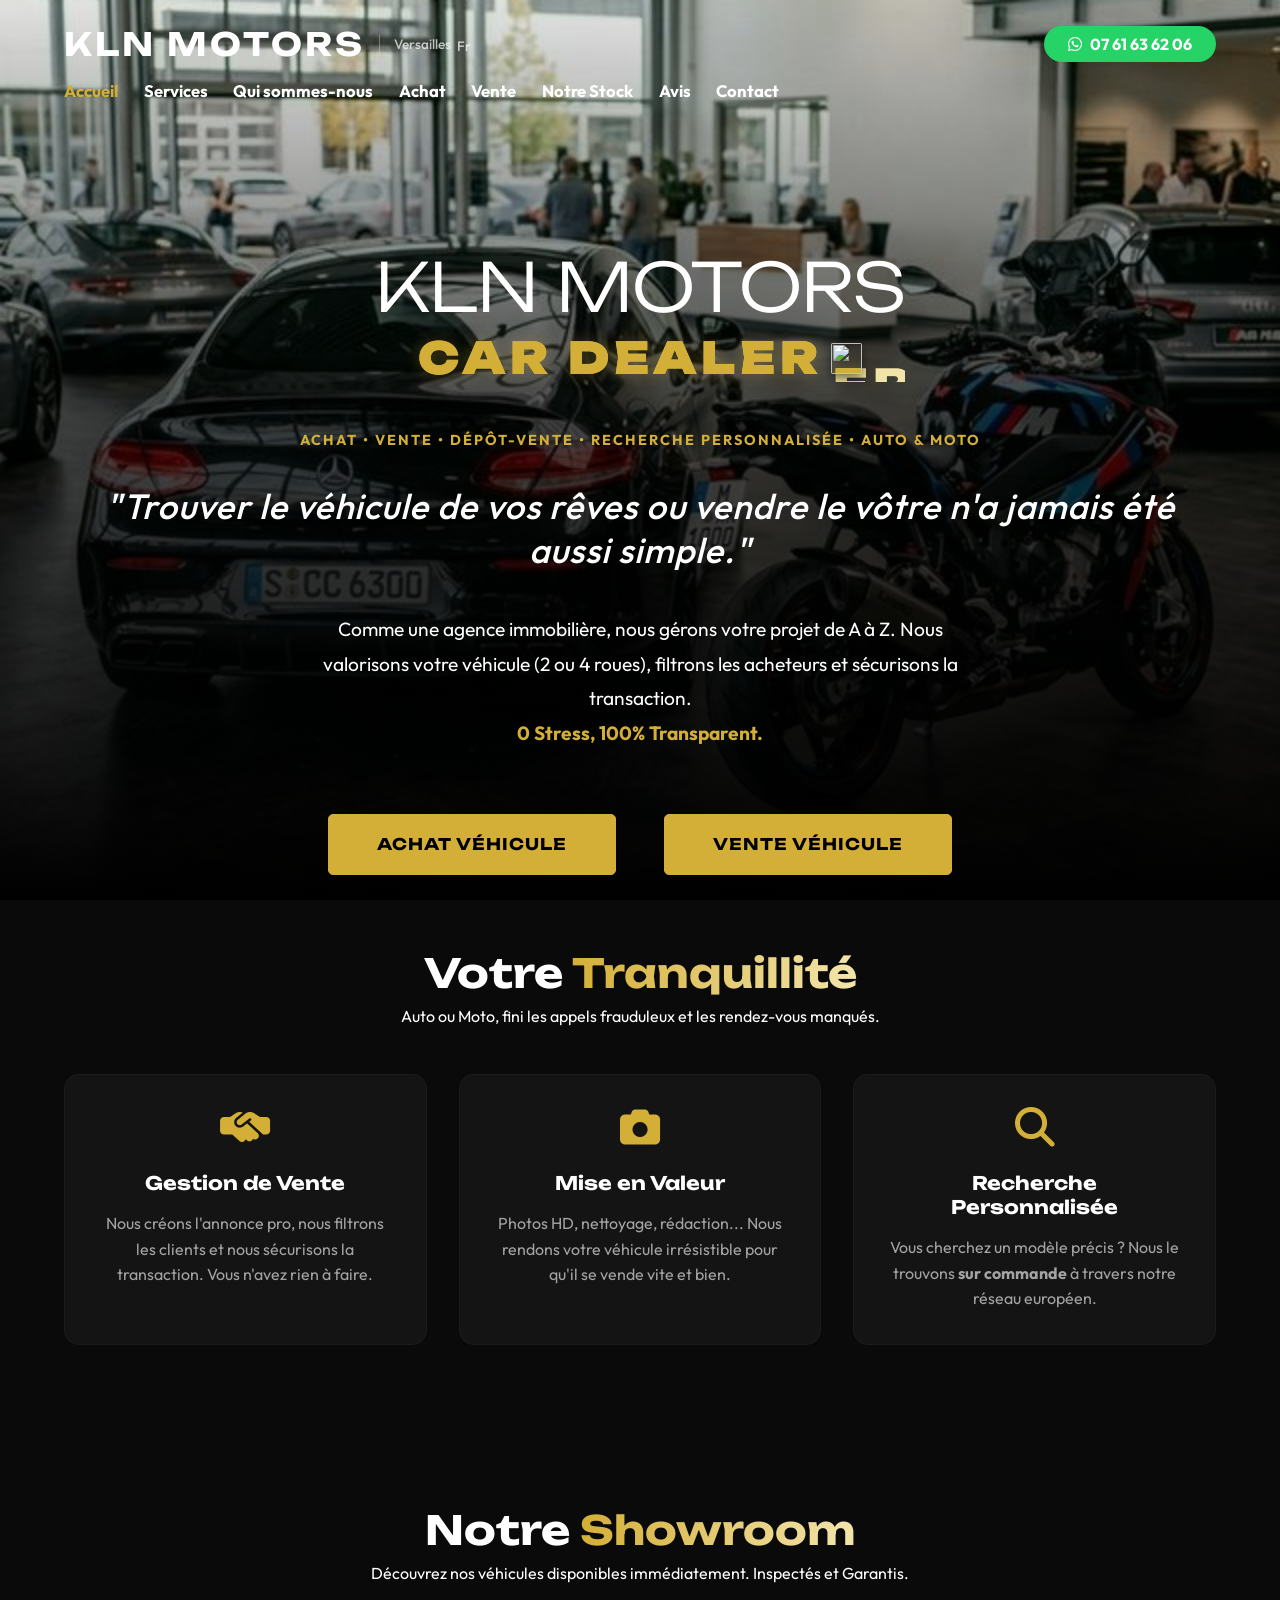
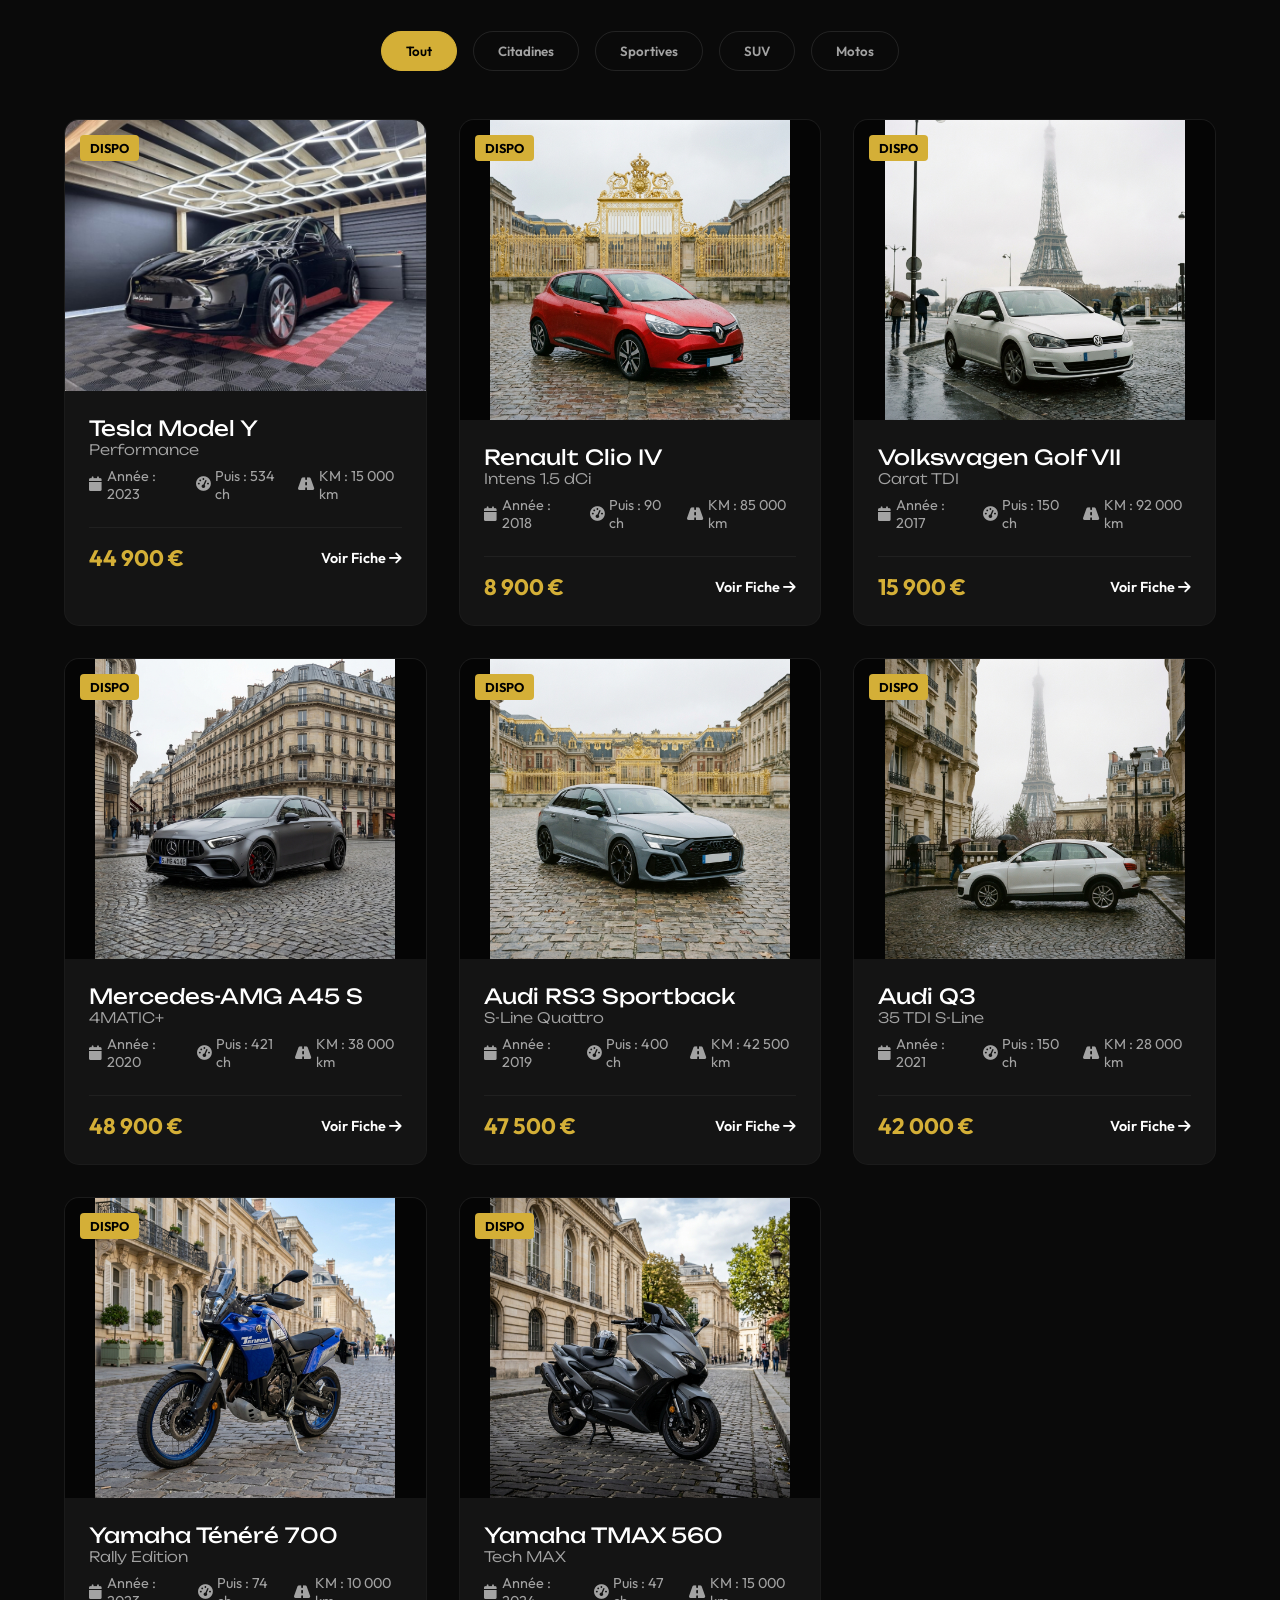
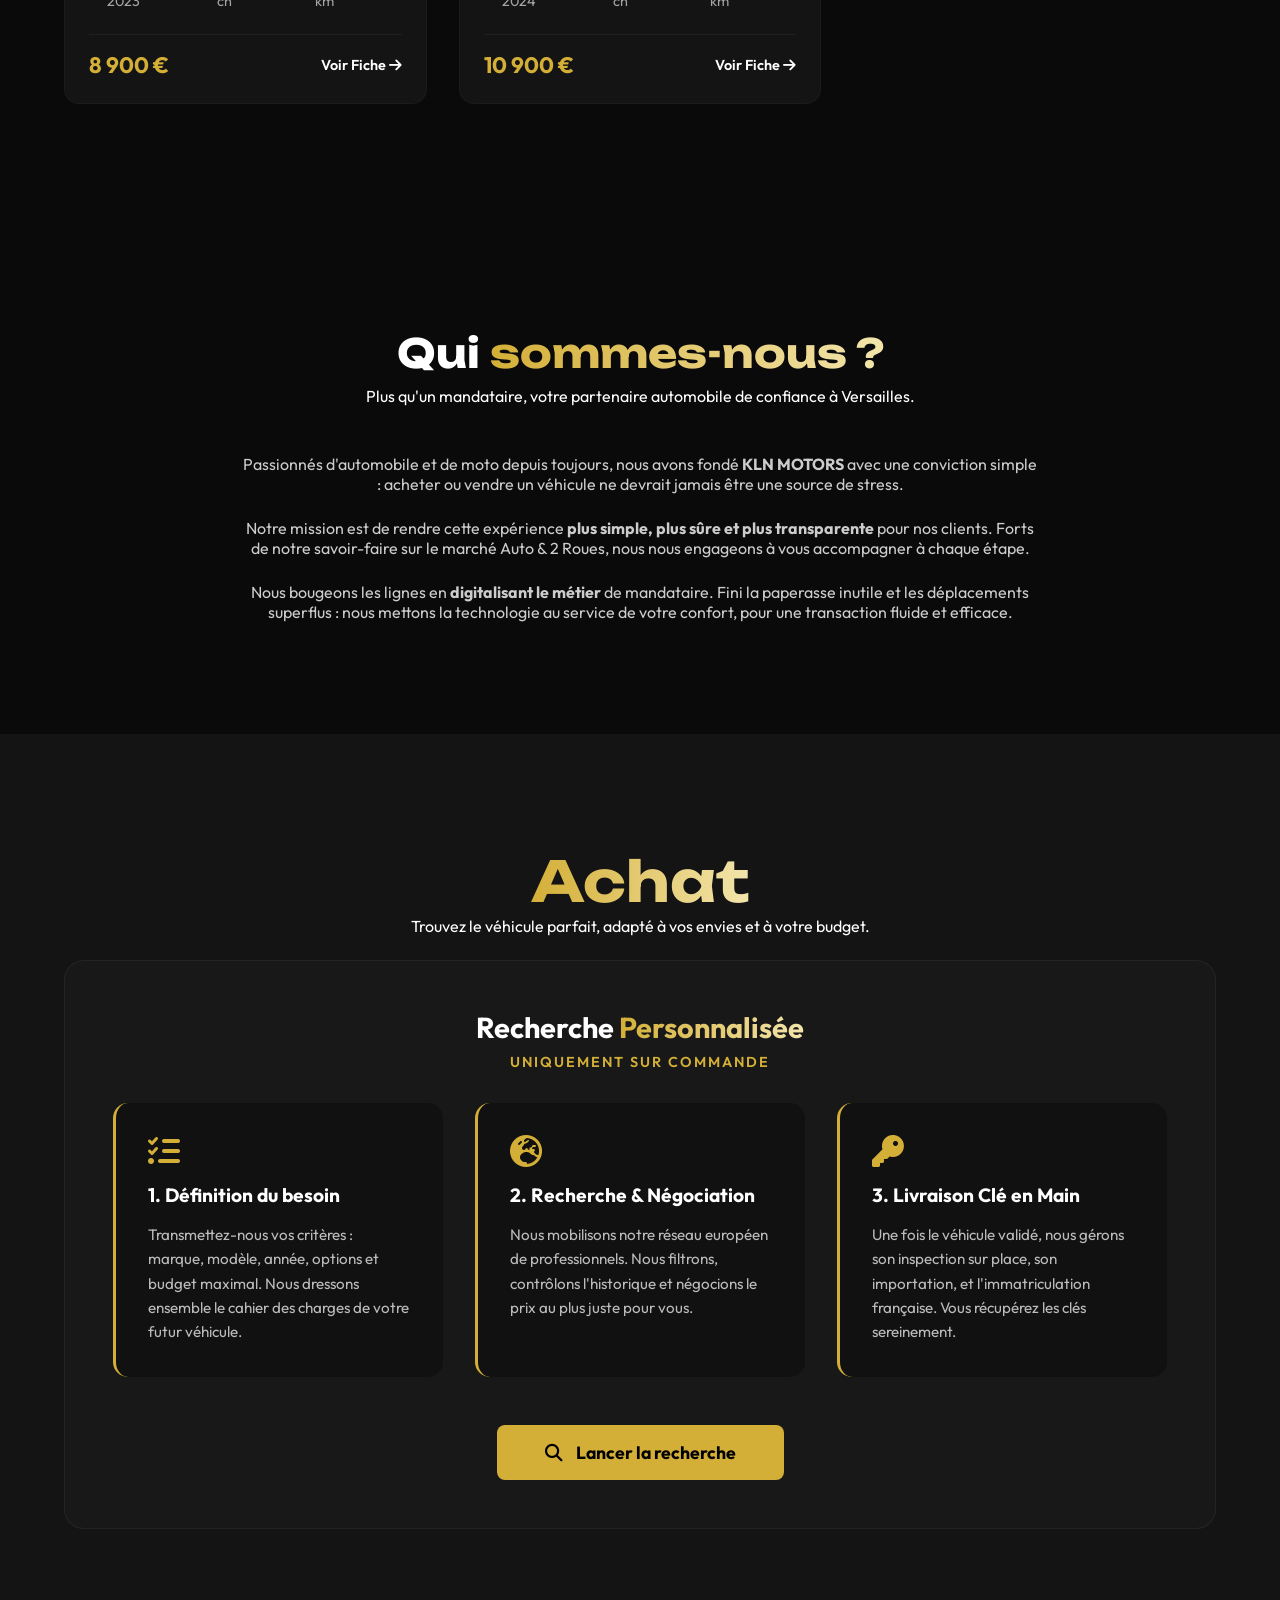
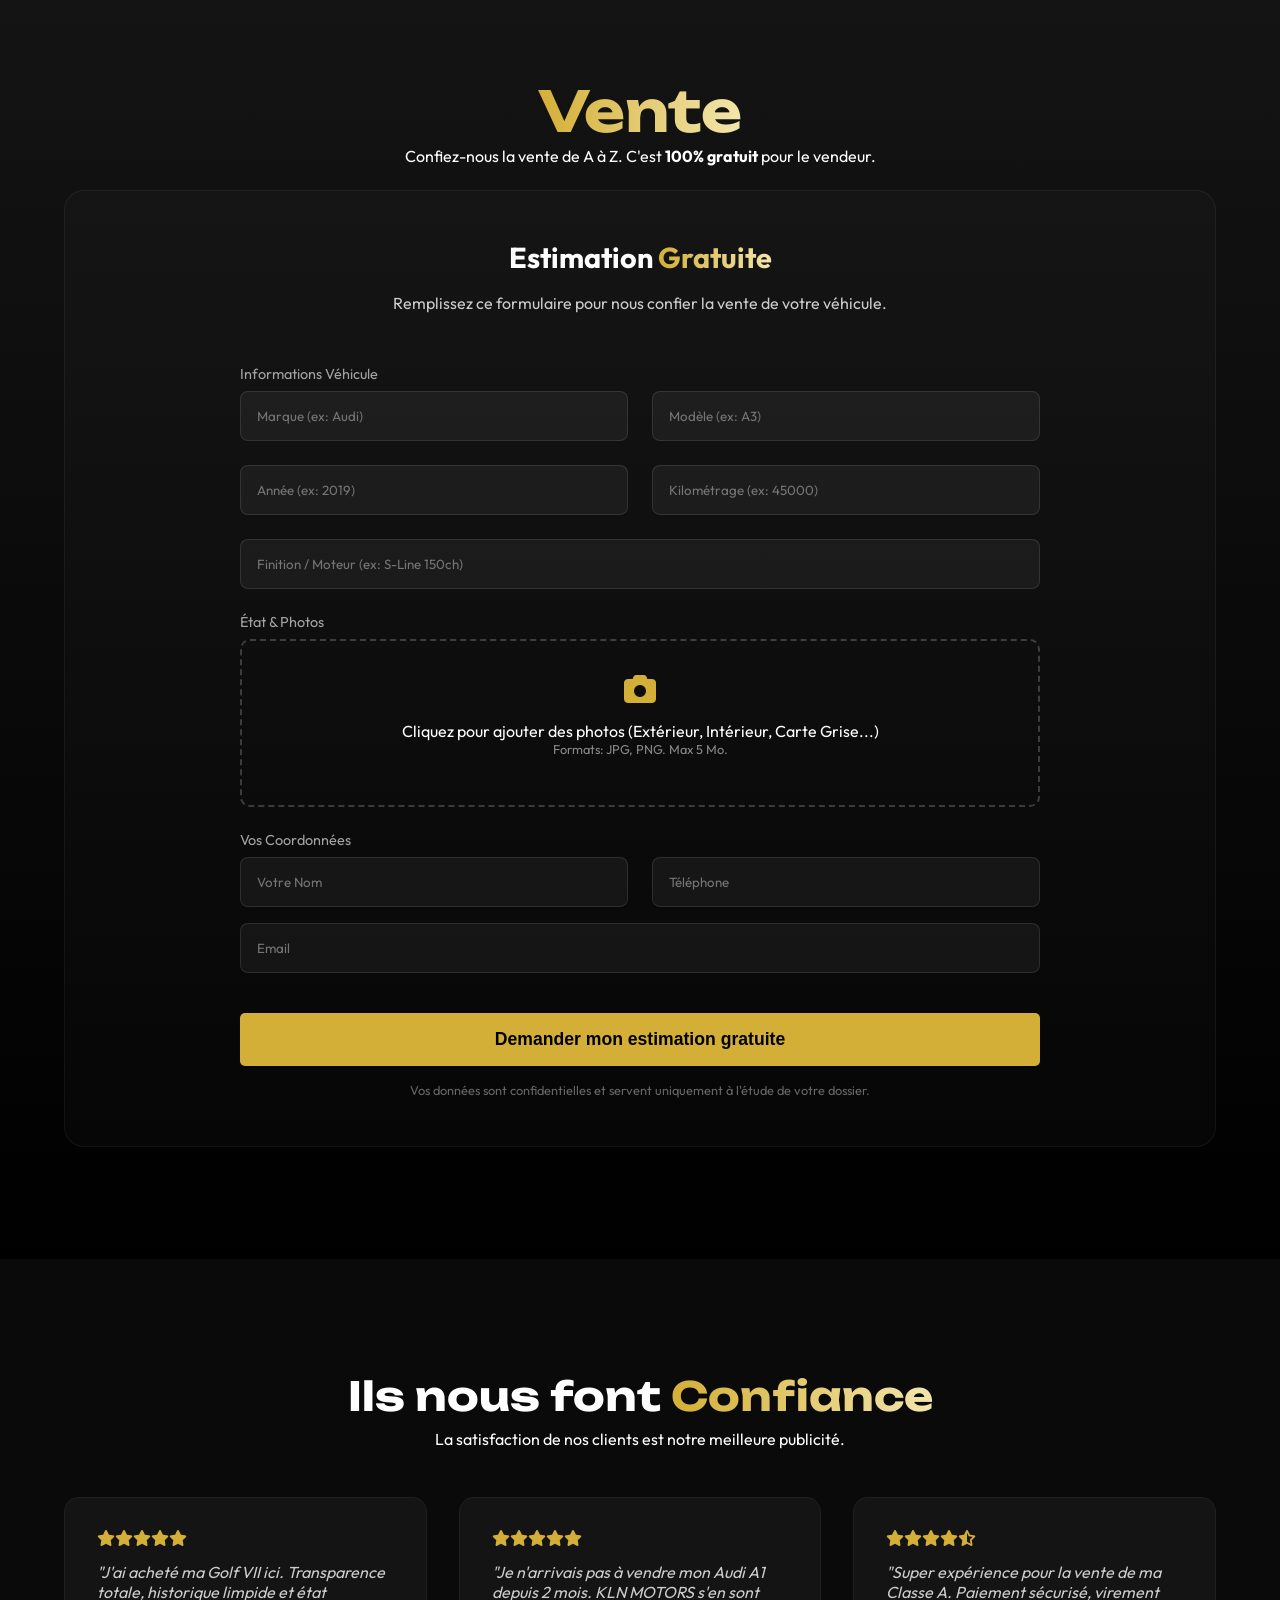
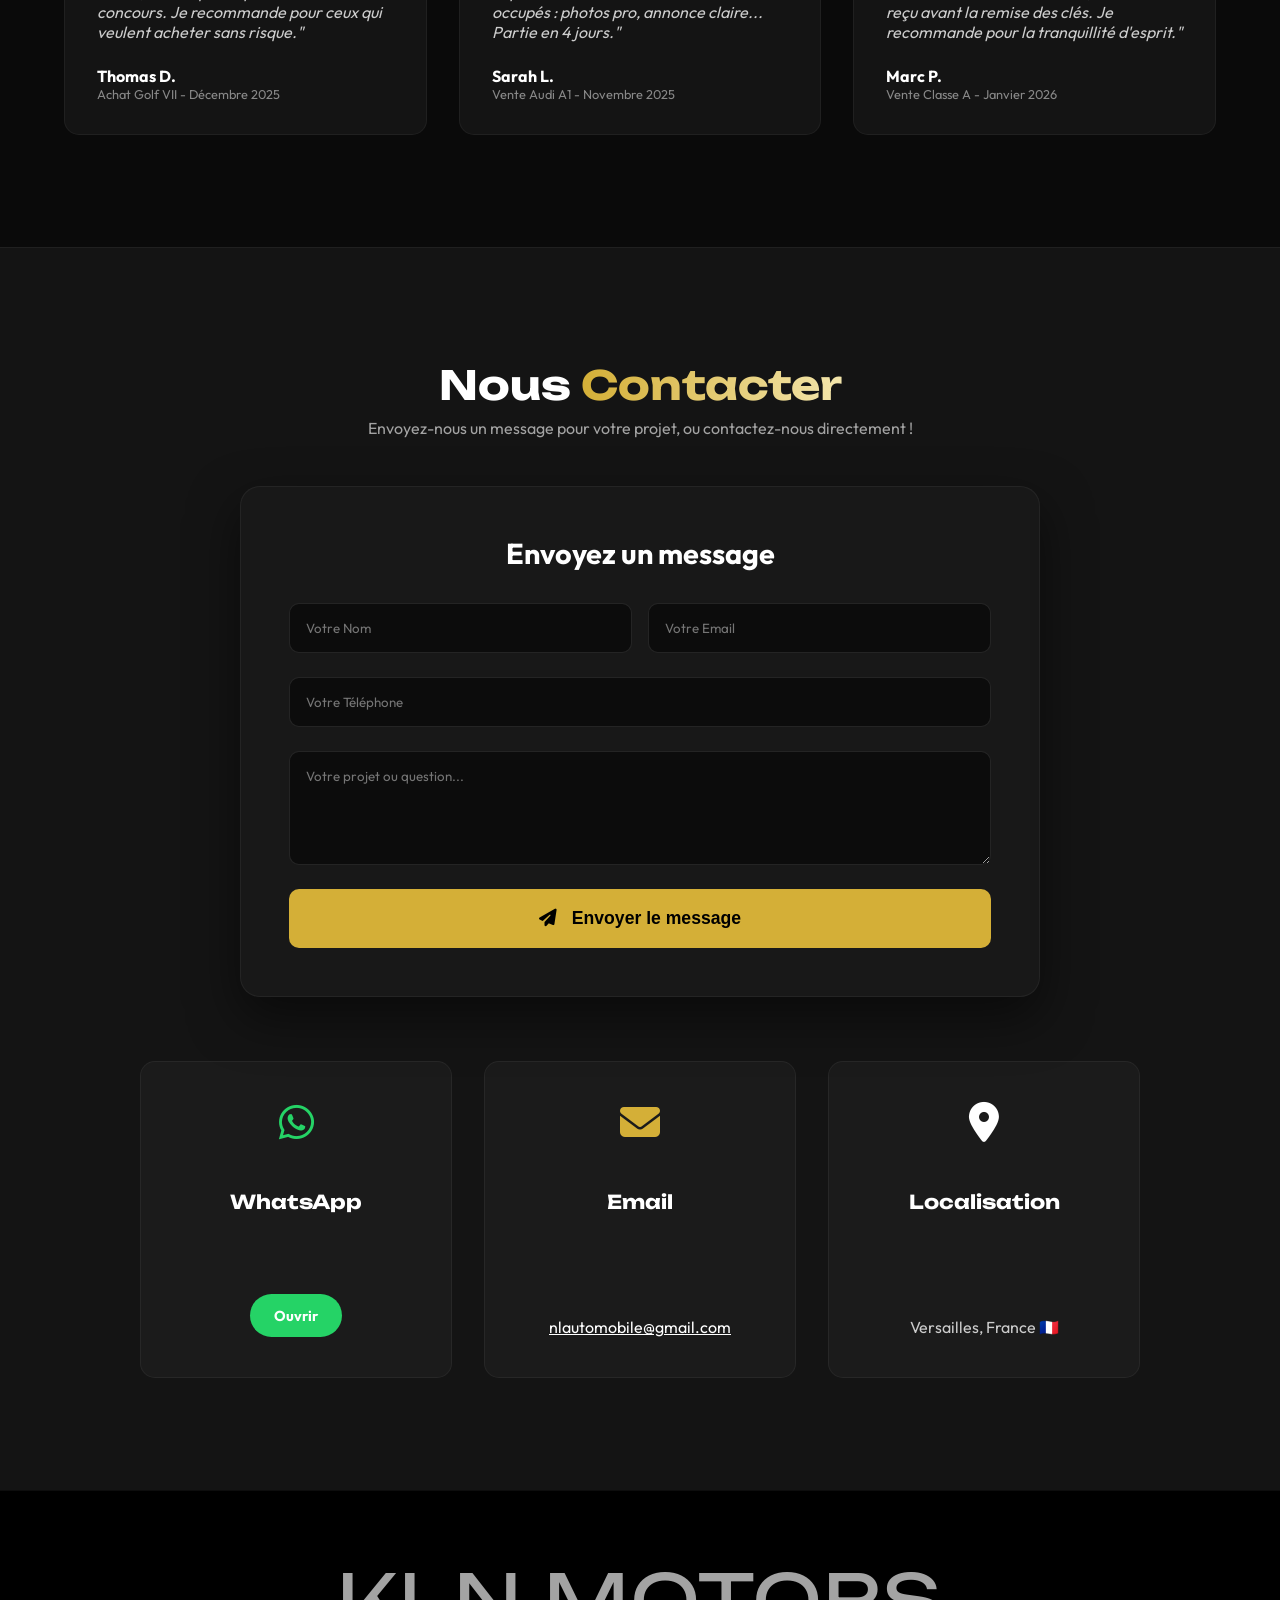
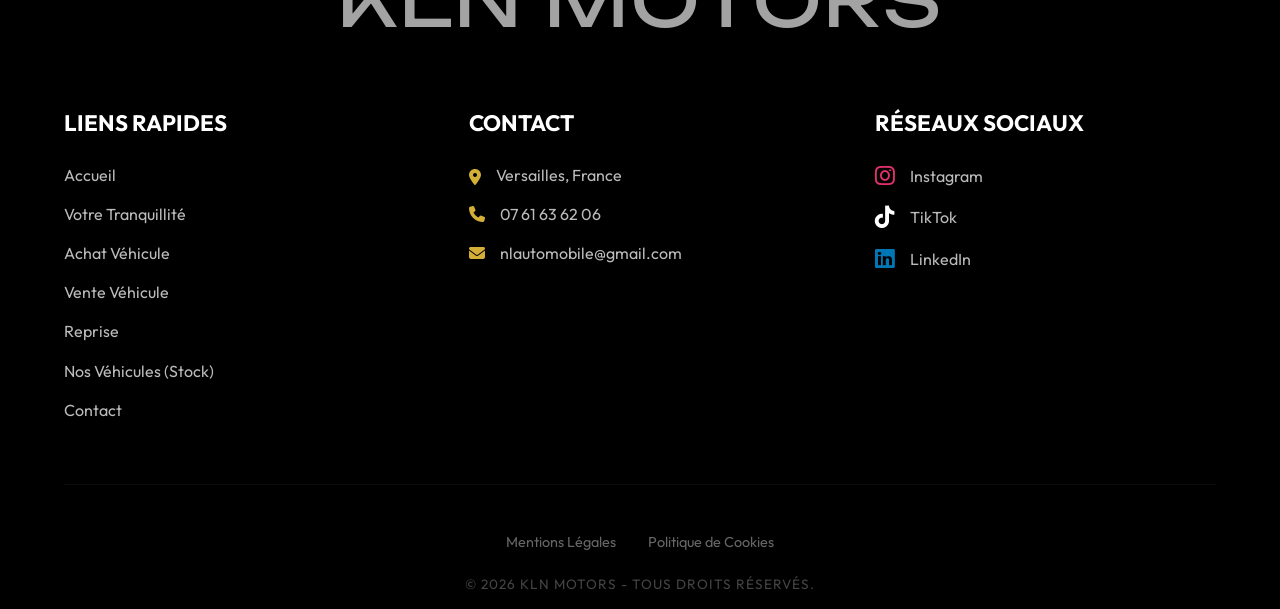
==== commit d2e9884c: "Update index.html feez" ====
--- a/index.html
+++ b/index.html
@@ -1,5 +1,3 @@
-
-<!DOCTYPE html>
 <html lang="fr">
 
 <head>
@@ -341,7 +339,7 @@
     </section>
 
     <footer style="background-color: #000; padding: clamp(2rem, 5vw, 4rem) 5% 1rem; border-top: 1px solid rgba(255, 255, 255, 0.05); text-align: center;">
-        <div class="footer-logo" style="font-family: var(--font-heading); font-size: clamp(2.5rem, 6vw, 4.5rem); color: white; margin-bottom: clamp(2rem, 5vw, 4rem); letter-spacing: 2px;">KLN MOTORS</div>
+        <div class="footer-logo" style="font-family: var(--font-heading); font-size: clamp(2.5rem, 6vw, 4.5rem); margin-bottom: clamp(2rem, 5vw, 4rem); letter-spacing: 2px;">KLN MOTORS</div>
         <div style="max-width: 1200px; margin: 0 auto; display: grid; grid-template-columns: repeat(auto-fit, minmax(280px, 1fr)); gap: clamp(1.5rem, 5vw, 4rem); margin-bottom: clamp(2rem, 5vw, 4rem); text-align: left;">
             <div style="display: flex; flex-direction: column; gap: clamp(0.5rem, 2vw, 1.2rem);">
                 <h4 style="color: white; font-size: 1.4rem; margin-bottom: 0.5rem; text-transform: uppercase;">Liens Rapides</h4>
--- a/style.css
+++ b/style.css
@@ -12,24 +12,6 @@
    --font-body: 'Outfit', sans-serif;
 }
 
-/* Location Badge in Logo */
-.location-badge {
-    font-size: 0.8rem;
-    color: var(--text-secondary);
-    font-weight: 500;
-    margin-left: 10px;
-    padding-left: 10px;
-    border-left: 1px solid rgba(255, 255, 255, 0.2);
-    display: inline-flex;
-    align-items: center;
-    gap: 5px;
-}
-
-.location-badge img {
-    height: 14px;
-    border-radius: 2px;
-}
-
 /* Page Header */
 .page-header {
     margin-top: 80px;
@@ -119,7 +101,7 @@
     margin-top: clamp(80px, 12vh, 150px);
 }
 
-/* DETAIL PAGE GALLERY (SMART PRESENTATION) */
+/* DETAIL PAGE GALLERY */
 .gallery-container {
     display: flex;
     justify-content: center;
@@ -133,21 +115,21 @@
     width: 100%;
     height: auto;
     max-height: 500px;
-    object-fit: contain; /* L'image s'affiche à 100% de son envergure sans jamais rogner ! */
+    object-fit: contain;
     border-radius: 15px;
     background: transparent;
     box-shadow: 0 10px 30px rgba(0,0,0,0.6);
 }
 
 .side-photos {
-    display: none; /* Inutile de dupliquer la même image 3 fois à vue d'œil */
+    display: none;
 }
 
 .side-photo {
     display: none;
 }
 
-/* Mobile responsive fixes for wrapper */
+/* Mobile responsive fixes */
 @media (max-width: 900px) {
     .contact-wrapper {
         grid-template-columns: 1fr;
@@ -169,17 +151,15 @@
     }
 }
 
-/* MOBILE NAV - CRITICAL FIX */
+/* MOBILE NAV */
 .burger-menu {
     display: none;
     font-size: 1.5rem;
     color: white !important;
-    /* FORCE WHITE COLOR */
     cursor: pointer;
     padding: 0.5rem;
     margin-right: -0.5rem;
     margin-left: auto;
-    /* S'assure de toujours le coller à droite sur mobile */
     z-index: 2000;
     position: relative;
     user-select: none;
@@ -191,19 +171,30 @@
         display: flex;
         align-items: center;
         justify-content: center;
-        position: fixed; /* Reste TOUJOURS à l'écran quand on scroll */
+        position: fixed;
         top: 20px;
         right: 20px;
-        width: 45px;
-        height: 45px;
-        background: rgba(0, 0, 0, 0.6); /* Petit fond noir semi-transparent pour bien le voir sur fond clair */
+        width: 40px;
+        height: 40px;
+        background: rgba(0, 0, 0, 0.7);
         border-radius: 8px;
         backdrop-filter: blur(5px);
         margin: 0;
-        border: 1px solid rgba(255, 255, 255, 0.1);
-    }
-    
-    /* Masquer le logo sur mobile à la demande */
+        border: 1px solid rgba(255, 255, 255, 0.15);
+        z-index: 3000;
+    }
+
+    .navbar-top {
+        flex-wrap: wrap;
+        gap: 0.5rem;
+        padding-right: 60px;
+    }
+
+    .navbar-whatsapp {
+        font-size: 0.8rem !important;
+        padding: 0.4rem 0.9rem !important;
+    }
+
     .logo {
         display: none !important;
     }
@@ -220,14 +211,12 @@
         backdrop-filter: blur(15px);
         flex-direction: column;
         padding: clamp(120px, 30vh, 200px) 1.5rem 2rem;
-        /* Commence sous le logo */
         border-left: 1px solid rgba(255, 255, 255, 0.1);
         text-align: center;
         transition: right 0.4s ease-in-out;
         box-shadow: -10px 0 30px rgba(0, 0, 0, 0.8);
         display: flex;
         overflow-y: auto;
-        /* Permet de scroller le menu sur petit ecran */
         overflow-x: hidden;
     }
 
@@ -265,44 +254,74 @@
     overflow-x: hidden;
 }
 
+/* NAVBAR */
 .navbar {
     position: absolute;
-    /* Reste en haut, ne bloque pas l'écran ! */
     top: 0;
     width: 100%;
     padding: 1.5rem 5%;
     display: flex;
-    justify-content: flex-start;
-    /* Aligne le menu à la suite du logo */
-    gap: clamp(2rem, 5vw, 7rem);
-    /* L'espace entre Versailles et les mots (plus c'est grand, plus c'est éloigné) */
-    align-items: center;
+    flex-direction: column;
+    align-items: stretch;
+    gap: 1rem;
     background: transparent;
-    /* PLUS AUCUN BLOC NOIR ! */
     z-index: 1000;
+    box-sizing: border-box;
+}
+
+.navbar-top {
+    display: flex;
+    align-items: center;
+    justify-content: space-between;
+    width: 100%;
+    box-sizing: border-box;
+}
+
+.navbar-whatsapp {
+    margin-left: auto;
+    flex-shrink: 0;
 }
 
 .logo {
     display: flex;
     align-items: center;
-    gap: 0;
-}
-
+    gap: 14px;
+}
+
+/* LOGO TEXTE KLN MOTORS */
+.logo-text {
+    font-family: 'Unbounded', sans-serif;
+    font-size: clamp(1.4rem, 2.5vw, 2rem);
+    font-weight: 700;
+    color: white;
+    letter-spacing: 3px;
+    text-transform: uppercase;
+}
+
+/* VERSAILLES BADGE */
 .location-badge {
-    margin-left: 10px;
-    z-index: 10;
-    background: rgba(0,0,0,0.5);
-    padding: 4px 10px;
-    border-radius: 8px;
-    font-size: clamp(0.7rem, 2vw, 1rem);
+    font-size: 0.85rem;
+    color: rgba(255,255,255,0.7);
+    font-weight: 500;
+    padding-left: 14px;
+    border-left: 1px solid rgba(255, 255, 255, 0.3);
+    display: inline-flex;
+    align-items: center;
+    gap: 6px;
+    background: none;
+    padding: 0 0 0 14px;
+    border-radius: 0;
+}
+
+.location-badge img {
+    height: 14px;
+    border-radius: 2px;
 }
 
 .logo-img {
     height: clamp(120px, 25vh, 300px);
-    /* Encore plus grand ! */
     width: auto;
     max-width: 40vw;
-    /* On gagne un peu de place pour le logo */
     object-fit: contain;
     transition: transform 0.3s ease;
 }
@@ -326,32 +345,28 @@
     display: flex;
     align-items: center;
     gap: clamp(1rem, 2vw, 2.8rem);
-    /* Espace solide entre les mots, très aéré */
     white-space: nowrap;
-    /* Empêche strictement de passer à la ligne */
 }
 
 .nav-links a {
-    color: #ffffff; /* FORCE LE BLANC PUR SUR LES MURS/FOND SOMBRE */
+    color: #ffffff;
     text-decoration: none;
-    font-size: clamp(0.9rem, 1.1vw, 1.3rem);
-    /* Taille agrandie pour une lecture robuste */
-    font-weight: 700; /* Plus de gras pour bien ressortir */
+    font-size: clamp(1rem, 1.3vw, 1.5rem);
+    font-weight: 700;
     transition: color 0.3s;
 }
 
 .nav-links a:hover,
 .nav-links a.active {
-    color: var(--accent); /* Devienne doré au lieu de blanc sur blanc */
-}
-
-/* BUTTON CONTACT WHATSAPP STYLE */
+    color: var(--accent);
+}
+
+/* BUTTON CONTACT WHATSAPP */
 .btn-contact {
     display: inline-flex;
     align-items: center;
     gap: 8px;
     background-color: #25D366;
-    /* WhatsApp Green */
     color: white !important;
     padding: 0.5rem 1.5rem;
     border-radius: 50px;
@@ -401,21 +416,17 @@
     }
 }
 
-
-/* HERO IMAGE - AUDI (hero.png) */
+/* HERO */
 .hero {
     min-height: 100vh;
     width: 100%;
     background-image: url('hero.png') !important;
     background-position: center center;
-    /* REMET LA PHOTO DE L'AUDI BIEN AJUSTÉE */
     background-repeat: no-repeat;
     background-size: cover;
     display: flex !important;
     align-items: center;
-    /* Centre le bloc de façon classique */
     justify-content: center;
-    /* CENTRE HORIZONTALEMENT */
     position: relative;
     padding-top: 0;
 }
@@ -435,7 +446,7 @@
     padding: 0 5%;
     max-width: 1200px;
     animation: fadeInUp 1s ease-out;
-    margin-top: clamp(160px, 25vh, 280px); /* Texte remonté pour être bien centré */
+    margin-top: clamp(160px, 25vh, 280px);
     text-align: center;
     display: flex;
     flex-direction: column;
@@ -446,10 +457,8 @@
     font-family: var(--font-heading);
     font-size: clamp(2.5rem, 8vw, 4.2rem);
     font-weight: 300;
-    /* Look minimaliste et raffiné */
     line-height: 1.1;
     margin-bottom: 3rem;
-    /* Plus aéré ! */
     letter-spacing: -1px;
     text-transform: uppercase;
 }
@@ -459,26 +468,23 @@
     font-weight: 700;
     letter-spacing: 2px;
     margin-bottom: 2rem;
-    /* Plus aéré ! */
     font-size: clamp(0.7rem, 2vw, 0.9rem);
     text-transform: uppercase;
     line-height: 1.5;
     white-space: nowrap;
-    /* Garanti sur une seule ligne pour PC */
-}
-
-/* Nouveaux styles propres pour le sous-titre CAR DEALER */
+}
+
 .hero-car-dealer {
     font-size: 0.65em;
     font-weight: 900;
     color: var(--accent);
     text-shadow: 0 0 15px rgba(212, 175, 55, 0.3);
     position: relative;
-    display: flex; /* Force le passage à la ligne suivante */
-    width: 100%; /* Prend toute la place pour garantir qu'il soit bien en dessous */
+    display: flex;
+    width: 100%;
     align-items: center;
     justify-content: center;
-    gap: 8px; /* Le drapeau est collé ici mathématiquement ! */
+    gap: 8px;
     letter-spacing: 5px;
     margin-top: 10px;
 }
@@ -491,7 +497,7 @@
 }
 
 .hero-catchphrase {
-    font-size: clamp(1.4rem, 3vw, 2.2rem); /* Beaucoup plus grand ! */
+    font-size: clamp(1.4rem, 3vw, 2.2rem);
     color: white;
     margin-bottom: 2.5rem;
     font-weight: 500;
@@ -504,12 +510,10 @@
 }
 
 .hero-desc {
-    color: white; /* Blanc partout, y compris sur PC */
+    color: white;
     font-size: clamp(0.9rem, 1.5vw, 1.2rem);
     line-height: 1.8;
-    /* Mieux aérer les lignes du paragraphe */
     margin-bottom: 4rem;
-    /* Grand espace avant les boutons ! */
     max-width: 650px;
 }
 
@@ -518,7 +522,6 @@
     justify-content: center;
     width: 100%;
     gap: 3rem;
-    /* Écarte grandement les boutons ! */
 }
 
 .btn-primary {
@@ -551,14 +554,11 @@
     background: rgba(255, 255, 255, 0.1);
 }
 
-/* NOUVEAU STYLE BOUTONS GRILLE HERO */
 .btn-grid-home {
     background: var(--accent);
     color: #000;
-    /* Texte noir pour lisibilité sur or */
     text-decoration: none;
     padding: 1.2rem 3rem;
-    /* Boutons plus larges */
     border-radius: 5px;
     font-weight: 700;
     font-family: var(--font-heading);
@@ -575,16 +575,13 @@
 .btn-grid-home:hover {
     background: transparent;
     color: var(--accent);
-    /* Devient transparent avec texte or au survol */
     box-shadow: 0 5px 15px rgba(212, 175, 55, 0.2);
 }
 
 .container {
     padding: clamp(2rem, 4vw, 3rem) 5%;
-    /* Réduit les énormes espaces de 5rem */
-}
-
-/* Car Detail Description */
+}
+
 .car-description {
     font-size: 1.1rem;
     line-height: 1.6;
@@ -600,7 +597,6 @@
 .section-header {
     text-align: center;
     margin-bottom: clamp(2rem, 4vw, 3rem);
-    /* Réduit les 4rem d'écart de titre */
 }
 
 .section-header h2 {
@@ -679,7 +675,7 @@
     width: 100%;
     height: auto;
     max-height: 300px;
-    object-fit: contain; /* Forme naturelle totale : RIEN n'est coupé, ni la voiture, ni la moto ! */
+    object-fit: contain;
     background: transparent;
 }
 
@@ -817,14 +813,13 @@
         opacity: 0;
         transform: translateY(20px);
     }
-
     to {
         opacity: 1;
         transform: translateY(0);
     }
 }
 
-/* --- FAQ Section --- */
+/* FAQ */
 .faq-section {
     background: var(--bg-dark);
 }
@@ -877,16 +872,14 @@
 
 @media (max-width: 768px) {
     .hero-home {
-        min-height: 100vh; /* Laisse de l'espace pour le grand texte */
-        height: auto;      
+        min-height: 100vh;
+        height: auto;
         padding-bottom: 3rem;
     }
 
     h1 {
         font-size: clamp(3rem, 12vw, 4.5rem);
-        /* Extrêmement grand sur mobile pour écraser le reste ! */
         white-space: normal !important;
-        /* Reviendra automatiquement à la ligne de manière esthétique */
         word-break: normal !important;
         line-height: 1.1;
     }
@@ -900,10 +893,8 @@
 
     .container {
         padding: 1.5rem 5%;
-        /* Réduit l'écran mobile */
-    }
-
-    /* Ajustements FAQ Mobile */
+    }
+
     .faq-tabs {
         flex-direction: column;
         gap: 0.5rem;
@@ -920,12 +911,10 @@
         padding: 1.2rem 0;
     }
 
-    /* FIX MOBILE HERO ET CONTACTS */
     .hero-subtitle {
-        font-size: 0.95rem; /* Agrandissement du sous-titre */
+        font-size: 0.95rem;
         letter-spacing: 1px;
         white-space: normal;
-        /* Autorise le retour à la ligne */
         word-break: normal;
         line-height: 1.6;
     }
@@ -937,26 +926,22 @@
     .hero-desc {
         font-size: 0.95rem;
         padding-right: 15px;
-        /* Eviter que le texte colle au bord droit */
     }
 
     .hero-btns {
-        flex-direction: column; /* Boutons l'un au-dessus de l'autre */
+        flex-direction: column;
         width: 100%;
         gap: 1.5rem;
     }
 
-    /* Padding réduit pour les éléments du dashboard contact sur mobile */
     .info-item {
         padding: 1.5rem !important;
     }
 
     .contact-grid {
         grid-template-columns: 1fr !important;
-        /* Force le wrap sur les petits ecrans <= 280px */
-    }
-
-    /* SCROLL HORIZONTAL MOBILE : STOCK ET AVIS pleine largeur */
+    }
+
     .cars-grid,
     .reviews-grid {
         display: flex !important;
@@ -968,7 +953,6 @@
         gap: 1rem !important;
         -webkit-overflow-scrolling: touch;
         scrollbar-width: none;
-        /* Contourne le conteneur pour aller de bord à bord */
         margin-left: -5%;
         margin-right: -5%;
         padding-left: 5%;
@@ -978,7 +962,6 @@
     .cars-grid::-webkit-scrollbar,
     .reviews-grid::-webkit-scrollbar {
         display: none;
-        /* Chrome, Safari */
     }
 
     .car-card,
@@ -988,11 +971,9 @@
         flex: 0 0 auto !important;
         scroll-snap-align: center;
         padding: 1.5rem !important;
-        /* Optimisation espace mobile */
-    }
-}
-
-/* CONSTANT MOBILE FIX */
+    }
+}
+
 html,
 body {
     overflow-x: hidden !important;
@@ -1001,11 +982,9 @@
     max-width: 100vw;
 }
 
-/* VENTE SECTION STYLES (Merged) */
 #vente {
     text-align: center;
     background: linear-gradient(to bottom, #000, var(--bg-dark));
-    /* Padding is now mostly handled via inline style in HTML for dynamic spacing */
 }
 
 .form-container {
@@ -1079,24 +1058,23 @@
 
 @media (max-width: 768px) {
     .hero {
-        min-height: auto !important; /* La boîte est moins haute, ce qui force l'image à se dézoomer ! */
+        min-height: auto !important;
         padding-bottom: 3rem !important;
-        background-size: cover !important; 
-        background-position: 50% 20% !important; /* On centre sur les véhicules */
+        background-size: cover !important;
+        background-position: 50% 20% !important;
         background-repeat: no-repeat !important;
     }
     .hero-content {
-        margin-top: 90px !important; /* On dézoome encore plus l'image en tassant au maximum le haut du bloc */
+        margin-top: 90px !important;
     }
     .hero-overlay {
         background: linear-gradient(to bottom, rgba(0,0,0,0.1) 0%, rgba(10,10,10,0.4) 50%, rgba(10,10,10,0.9) 100%) !important;
     }
     .hero-car-dealer {
-        font-size: 0.45em !important; /* Taille encore plus réduite pour un look très propre */
+        font-size: 0.45em !important;
         font-weight: 900 !important;
-        text-shadow: 0 0 30px rgba(212, 175, 55, 1) !important; /* Halo lumineux très fort ! */
-    }
-    /* Compresser au maximum les marges géantes pour tout intégrer DANS L'IMAGE */
+        text-shadow: 0 0 30px rgba(212, 175, 55, 1) !important;
+    }
     h1 {
         margin-bottom: 2.5rem !important;
         font-size: 2.2rem !important;
@@ -1105,19 +1083,19 @@
         margin-bottom: 1.5rem !important;
     }
     .mobile-break {
-        display: block !important; /* Force le saut de ligne sur mobile ! */
+        display: block !important;
     }
     .pc-dot {
-        display: none !important; /* Cache les points de séparation puisqu'on est à la ligne */
+        display: none !important;
     }
     .hero-catchphrase {
         margin-bottom: 2rem !important;
-        font-size: 1.6rem !important; /* Agrandit fortement sur mobile ! */
+        font-size: 1.6rem !important;
         line-height: 1.4;
     }
     .hero-desc {
-        color: white !important; /* Le texte de la description passe en blanc pur ! */
-        margin-bottom: 2rem !important; /* Rapproche les boutons Achat/Vente près de la photo */
+        color: white !important;
+        margin-bottom: 2rem !important;
         font-size: 0.95rem !important;
     }
 }
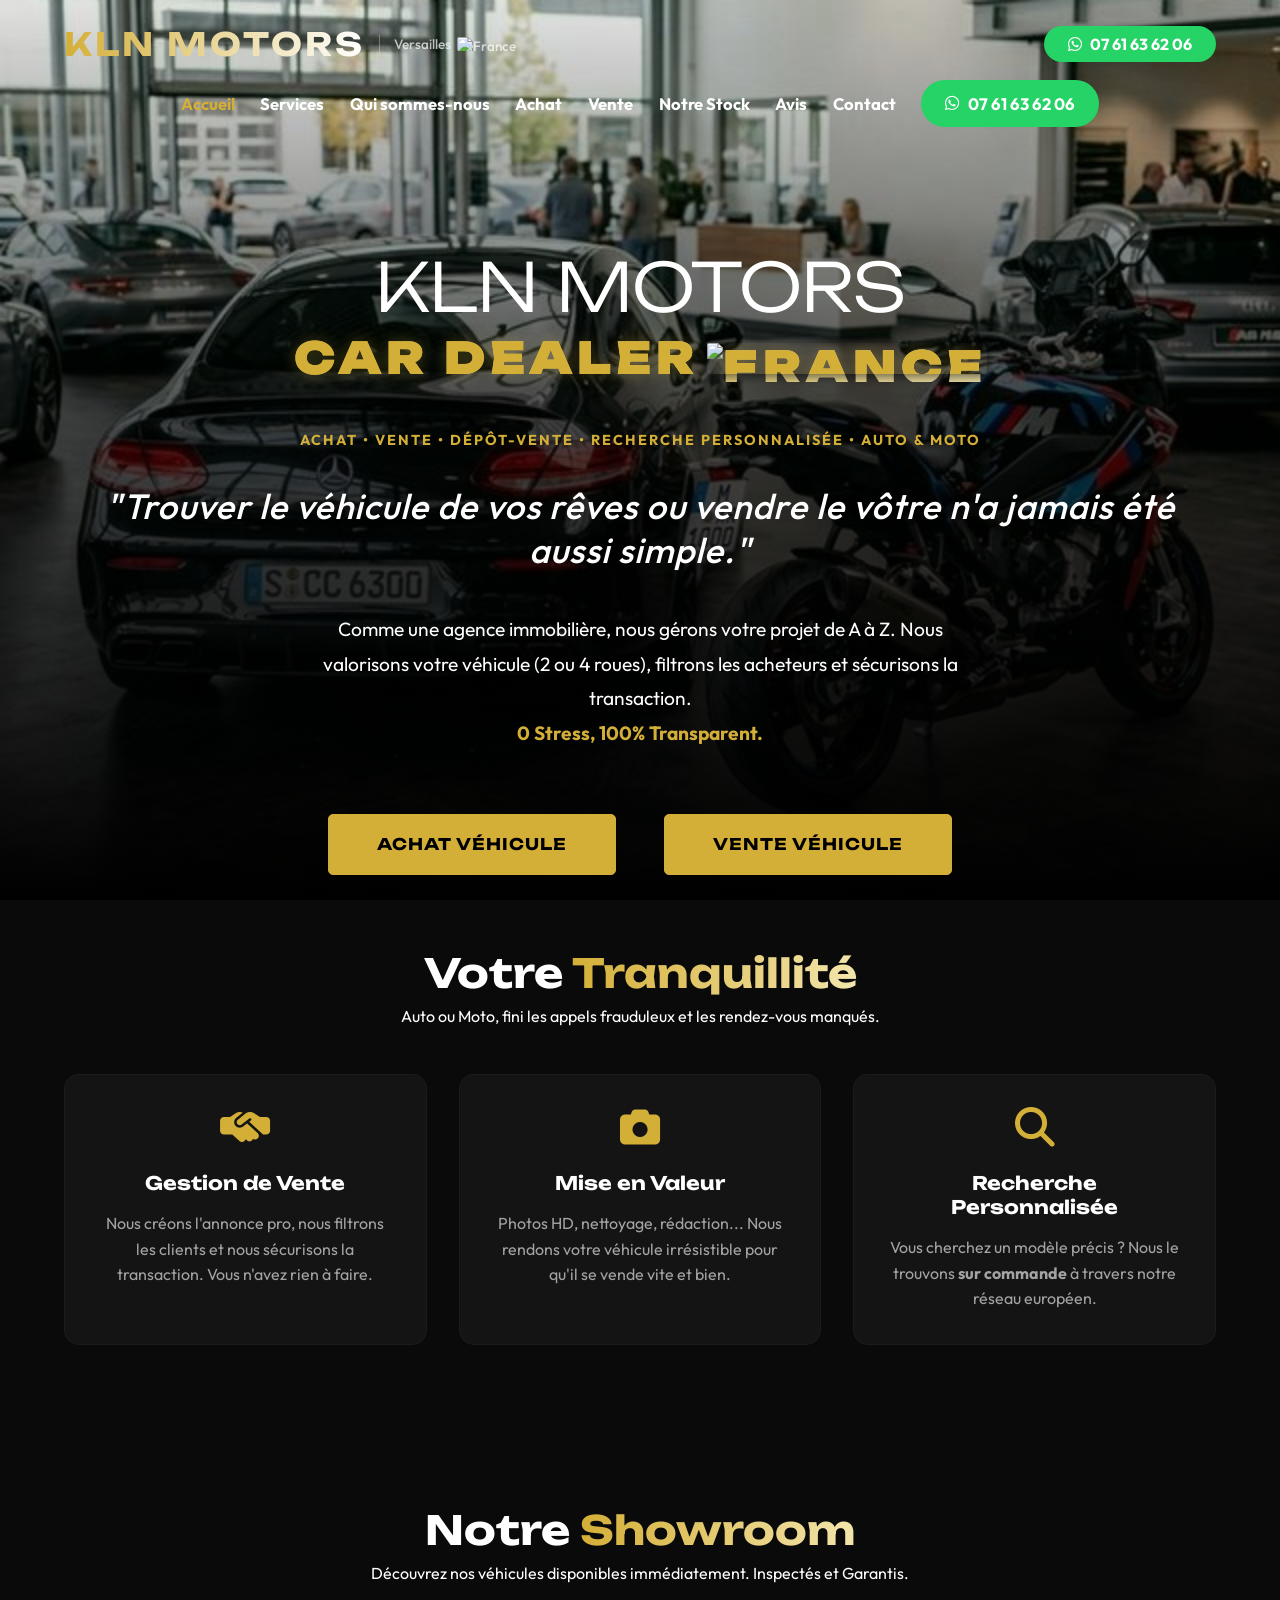
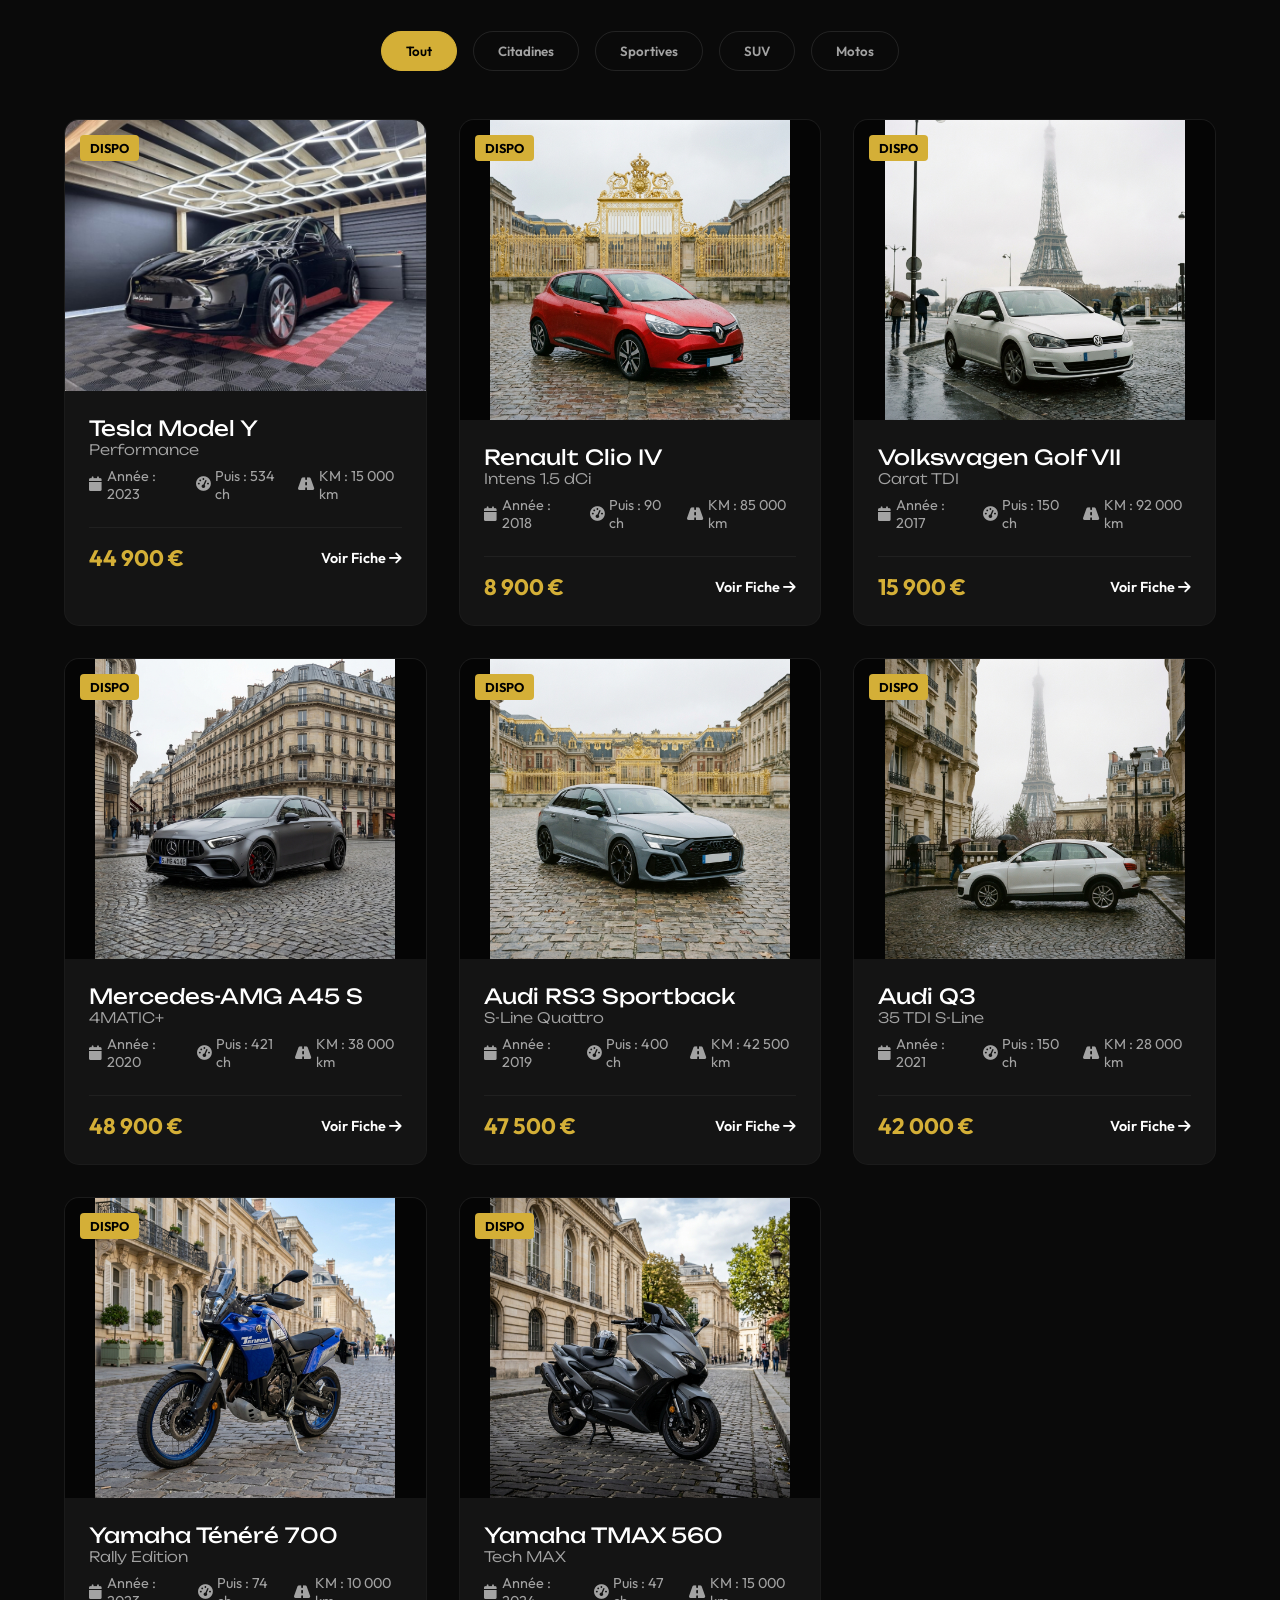
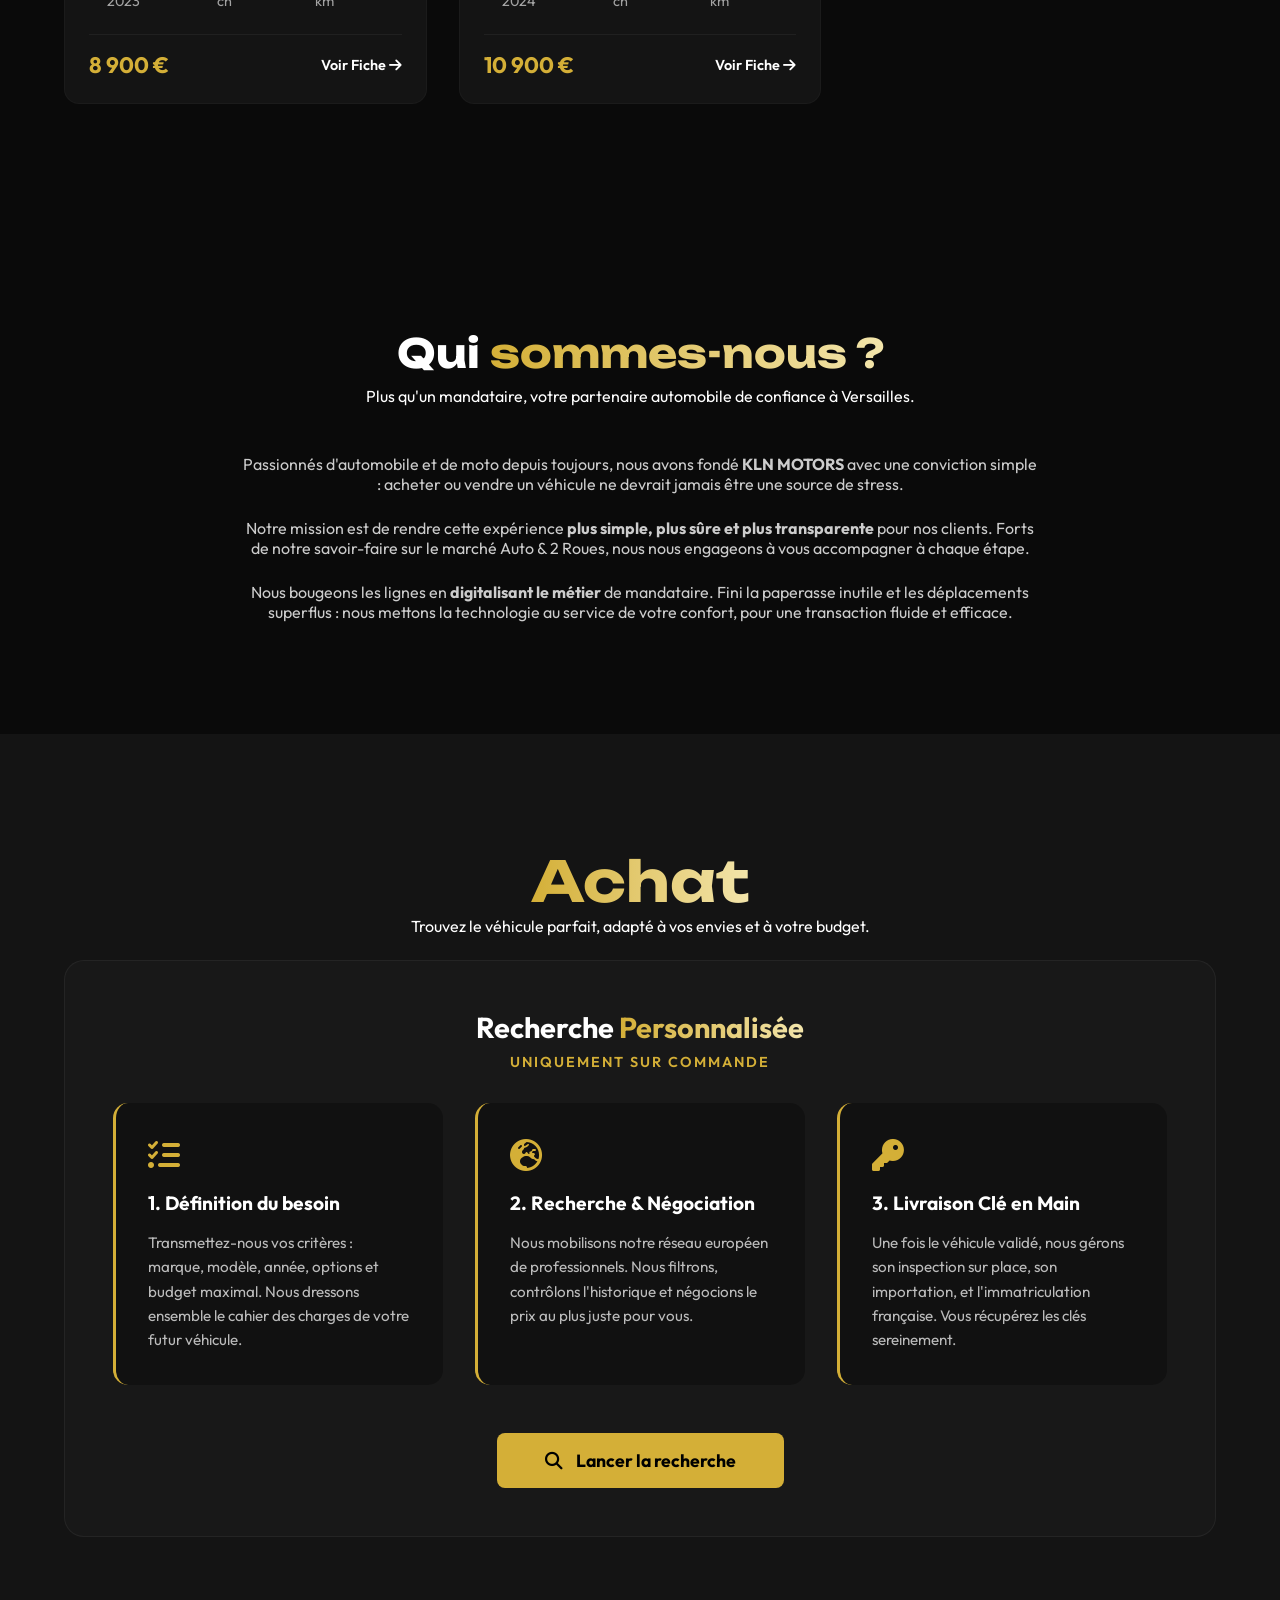
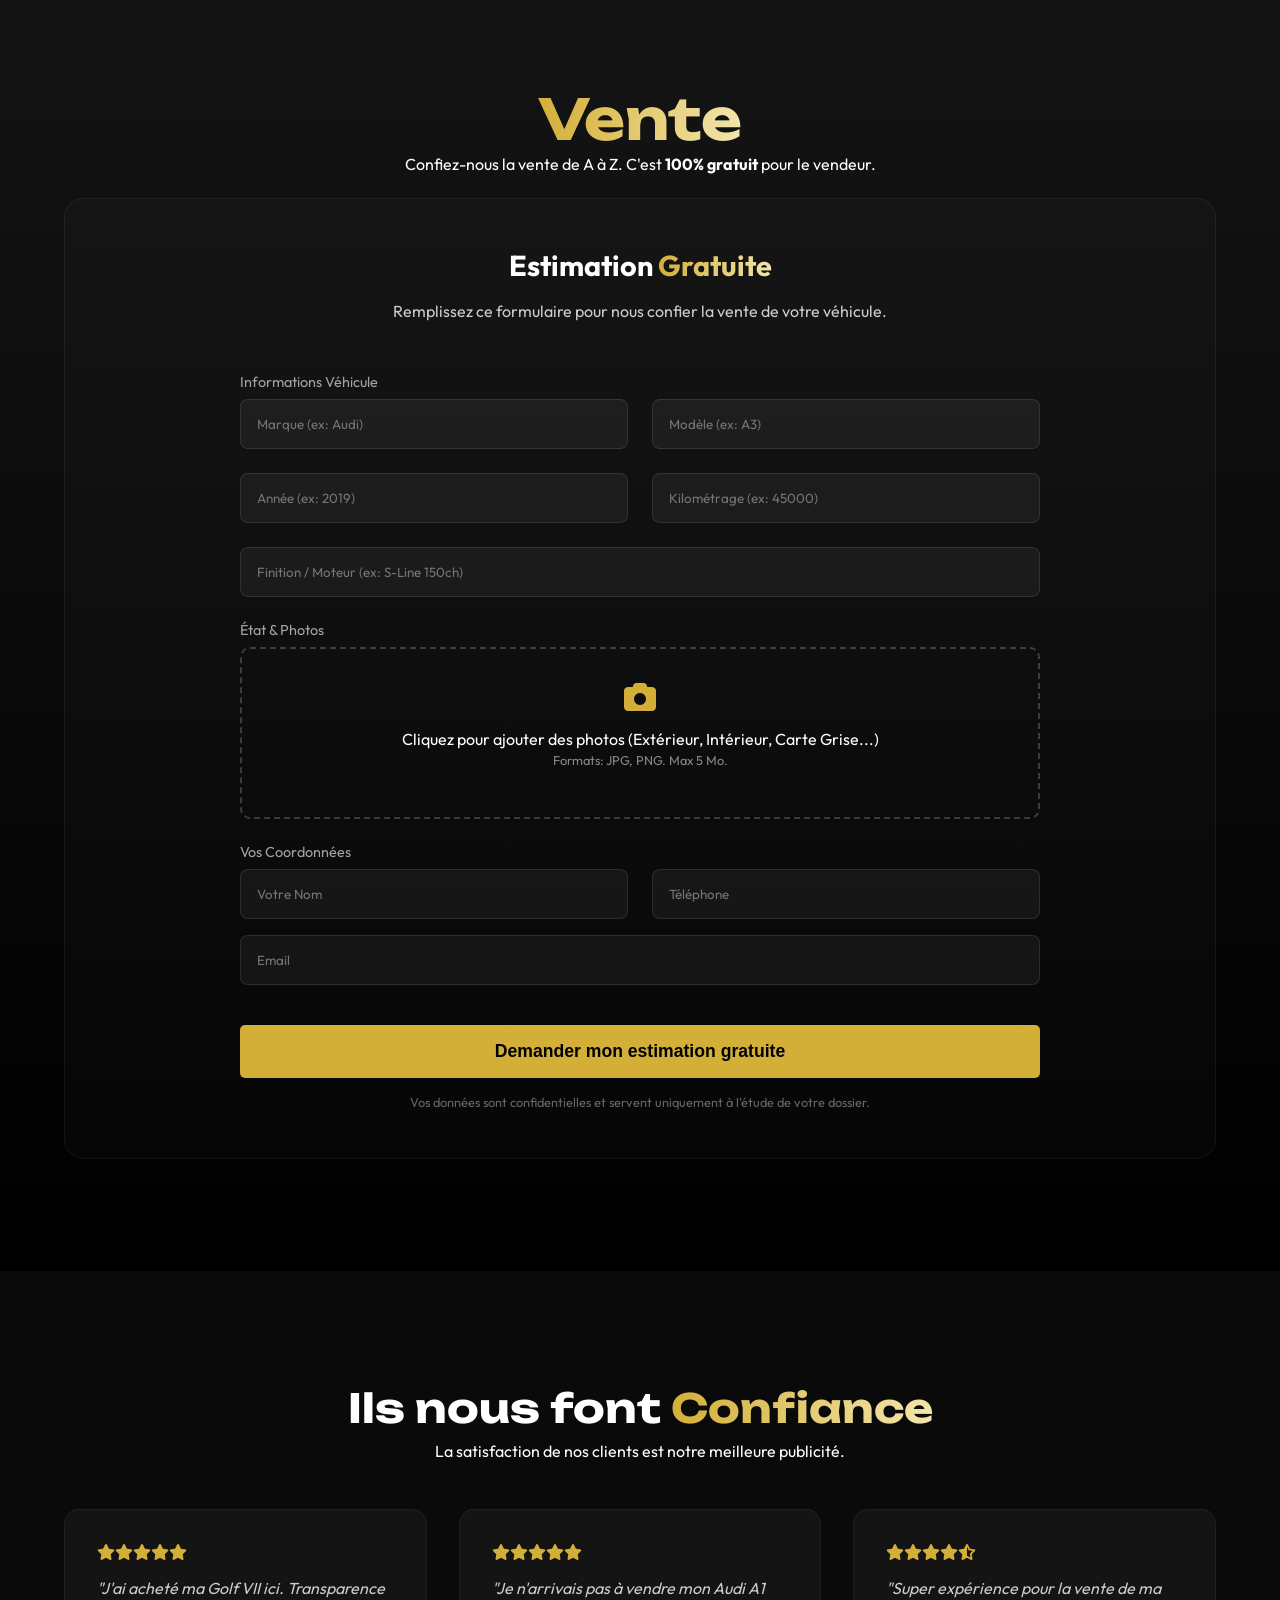
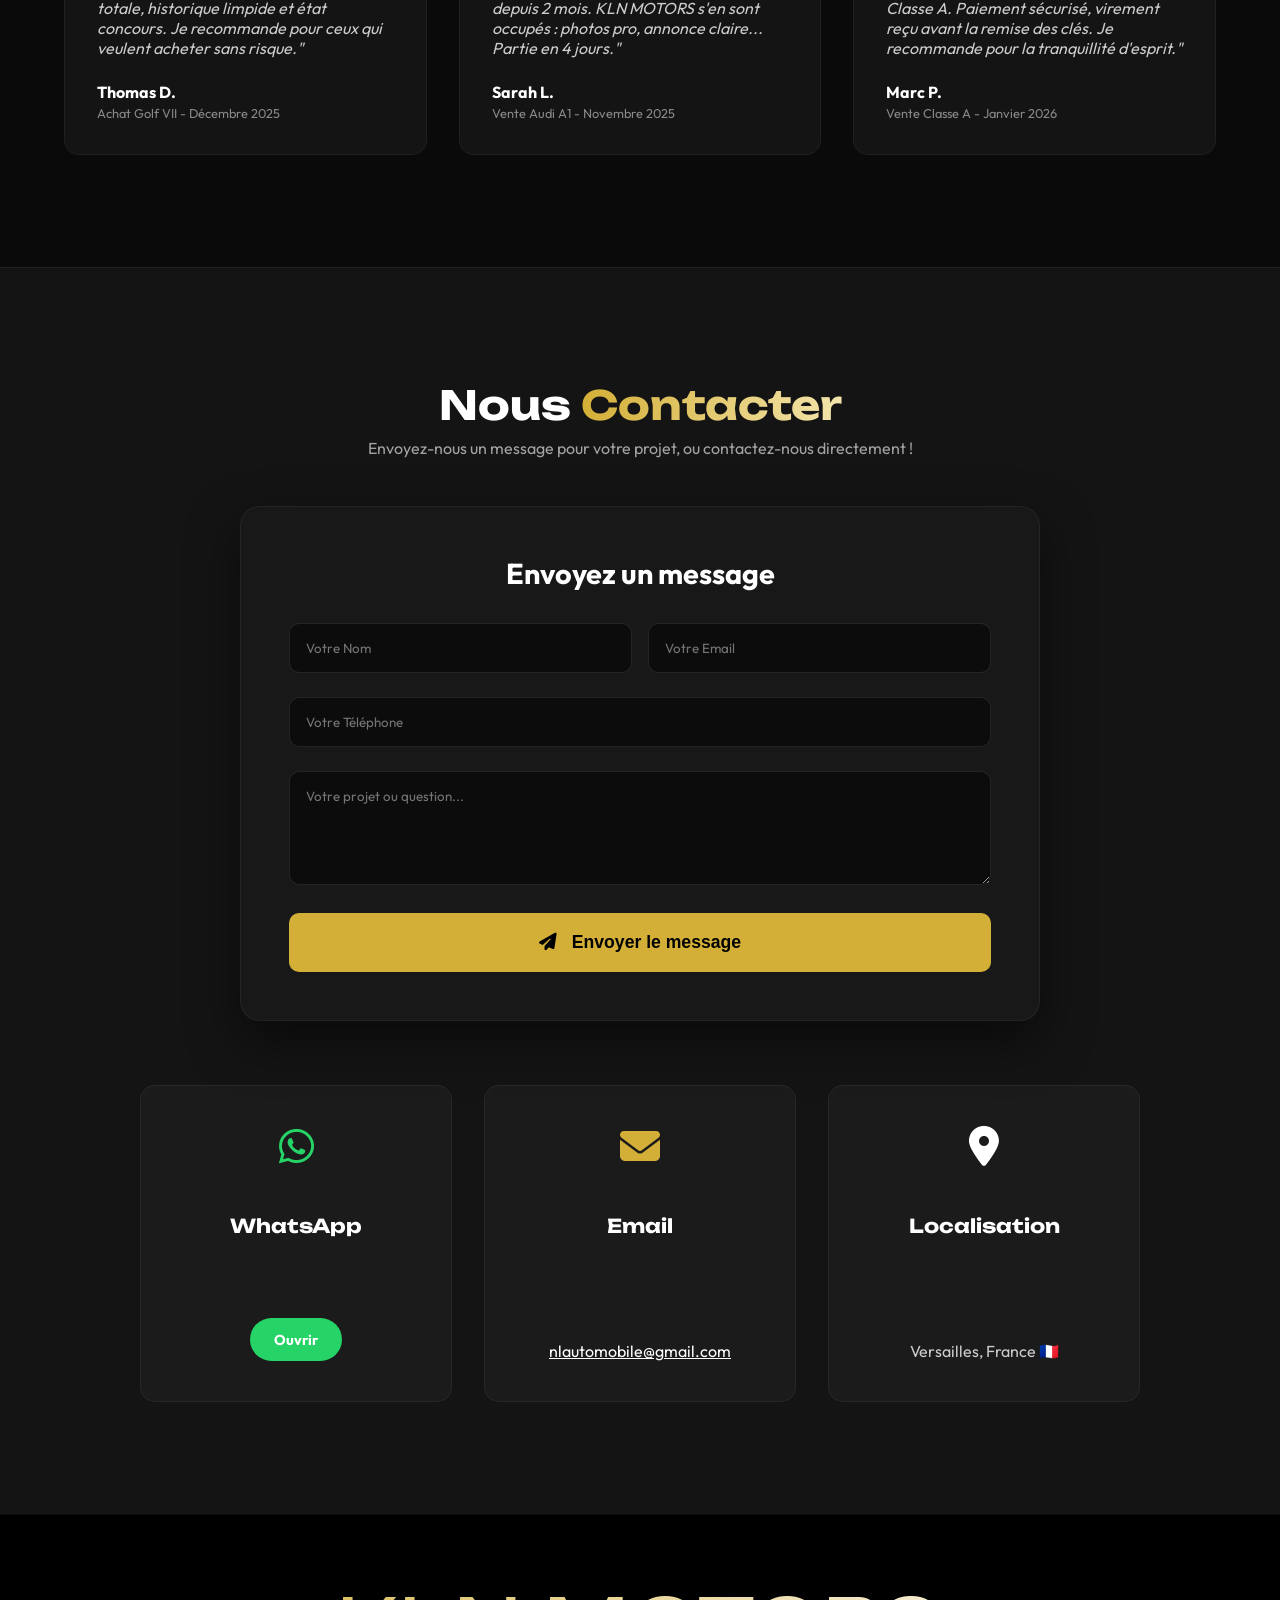
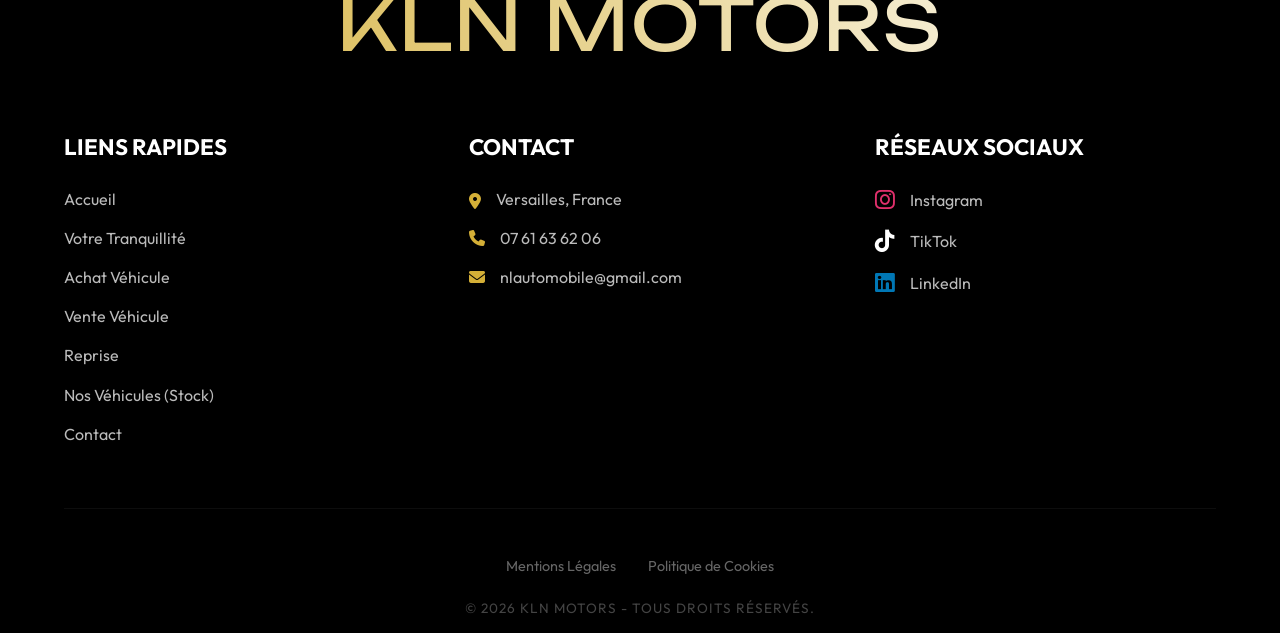
==== commit 7f11f170: "Update index.html" ====
--- a/index.html
+++ b/index.html
@@ -1,3 +1,5 @@
+
+<!DOCTYPE html>
 <html lang="fr">
 
 <head>
@@ -34,6 +36,7 @@
             <a href="#stock">Notre Stock</a>
             <a href="#avis">Avis</a>
             <a href="#contact">Contact</a>
+            <a href="https://wa.me/33761636206" class="btn-contact burger-whatsapp" style="margin-top: auto; display: inline-flex; align-items: center; gap: 8px; background: #25D366; color: white; padding: 0.8rem 1.5rem; border-radius: 50px; font-weight: 700; text-decoration: none; justify-content: center;"><i class="fa-brands fa-whatsapp"></i> 07 61 63 62 06</a>
         </div>
     </nav>
 
--- a/style.css
+++ b/style.css
@@ -187,16 +187,33 @@
     .navbar-top {
         flex-wrap: wrap;
         gap: 0.5rem;
-        padding-right: 60px;
-    }
-
+        padding-right: 55px;
+    }
+
+    /* Logo mobile visible */
+    .logo {
+        display: flex !important;
+        align-items: center;
+        gap: 8px;
+    }
+
+    .logo-text {
+        font-size: 0.95rem !important;
+        letter-spacing: 1px;
+    }
+
+    .location-badge {
+        font-size: 0.7rem !important;
+        padding-left: 8px !important;
+    }
+
+    /* Cacher WhatsApp sur mobile */
     .navbar-whatsapp {
-        font-size: 0.8rem !important;
-        padding: 0.4rem 0.9rem !important;
-    }
-
-    .logo {
         display: none !important;
+    }
+
+    .navbar-top {
+        padding-right: 55px;
     }
 
     .nav-links {
@@ -293,9 +310,12 @@
     font-family: 'Unbounded', sans-serif;
     font-size: clamp(1.4rem, 2.5vw, 2rem);
     font-weight: 700;
-    color: white;
     letter-spacing: 3px;
     text-transform: uppercase;
+    background: linear-gradient(to right, #d4af37, #ffffff);
+    -webkit-background-clip: text;
+    -webkit-text-fill-color: transparent;
+    background-clip: text;
 }
 
 /* VERSAILLES BADGE */
@@ -344,8 +364,10 @@
 .nav-links {
     display: flex;
     align-items: center;
+    justify-content: center;
     gap: clamp(1rem, 2vw, 2.8rem);
     white-space: nowrap;
+    width: 100%;
 }
 
 .nav-links a {
@@ -800,6 +822,13 @@
     background: #000;
     position: relative;
     z-index: 10;
+}
+
+.footer-logo {
+    background: linear-gradient(to right, #d4af37, #ffffff);
+    -webkit-background-clip: text;
+    -webkit-text-fill-color: transparent;
+    background-clip: text;
 }
 
 .footer-links a {
@@ -1099,3 +1128,4 @@
         font-size: 0.95rem !important;
     }
 }
+
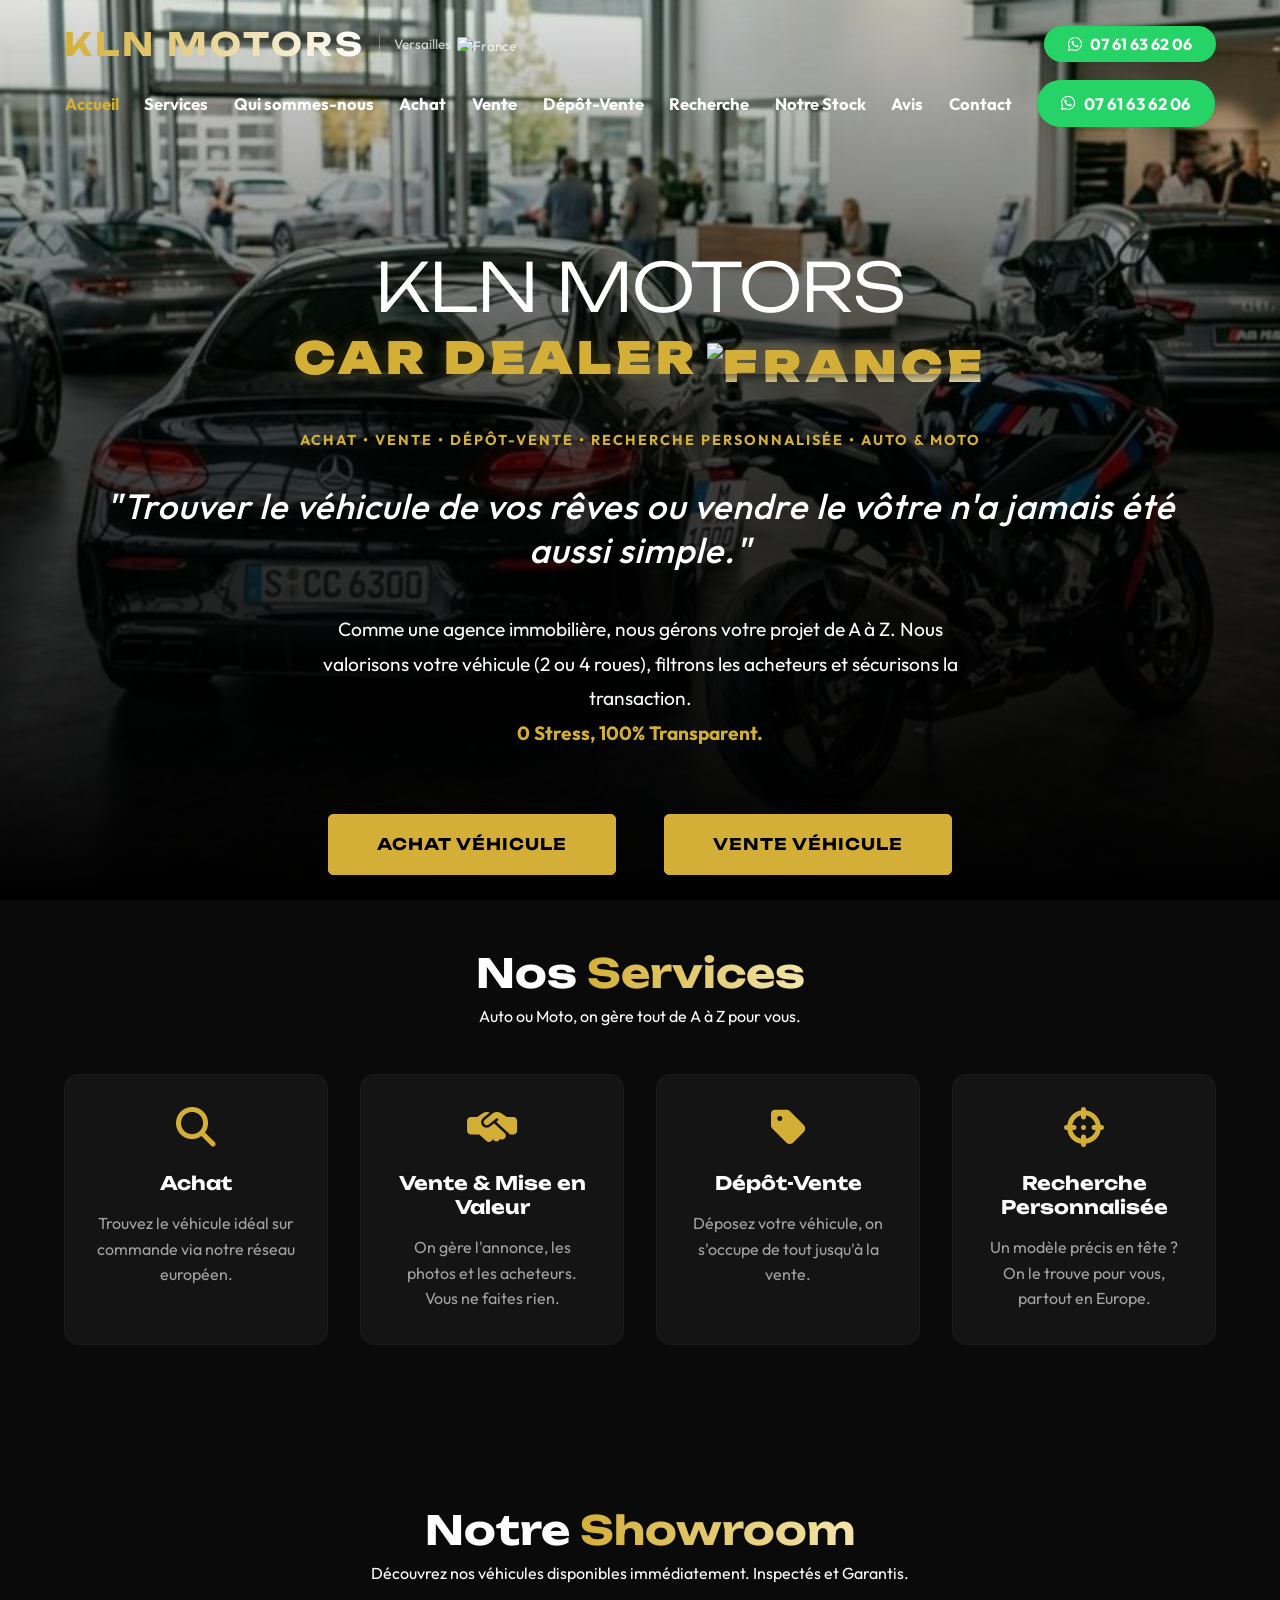
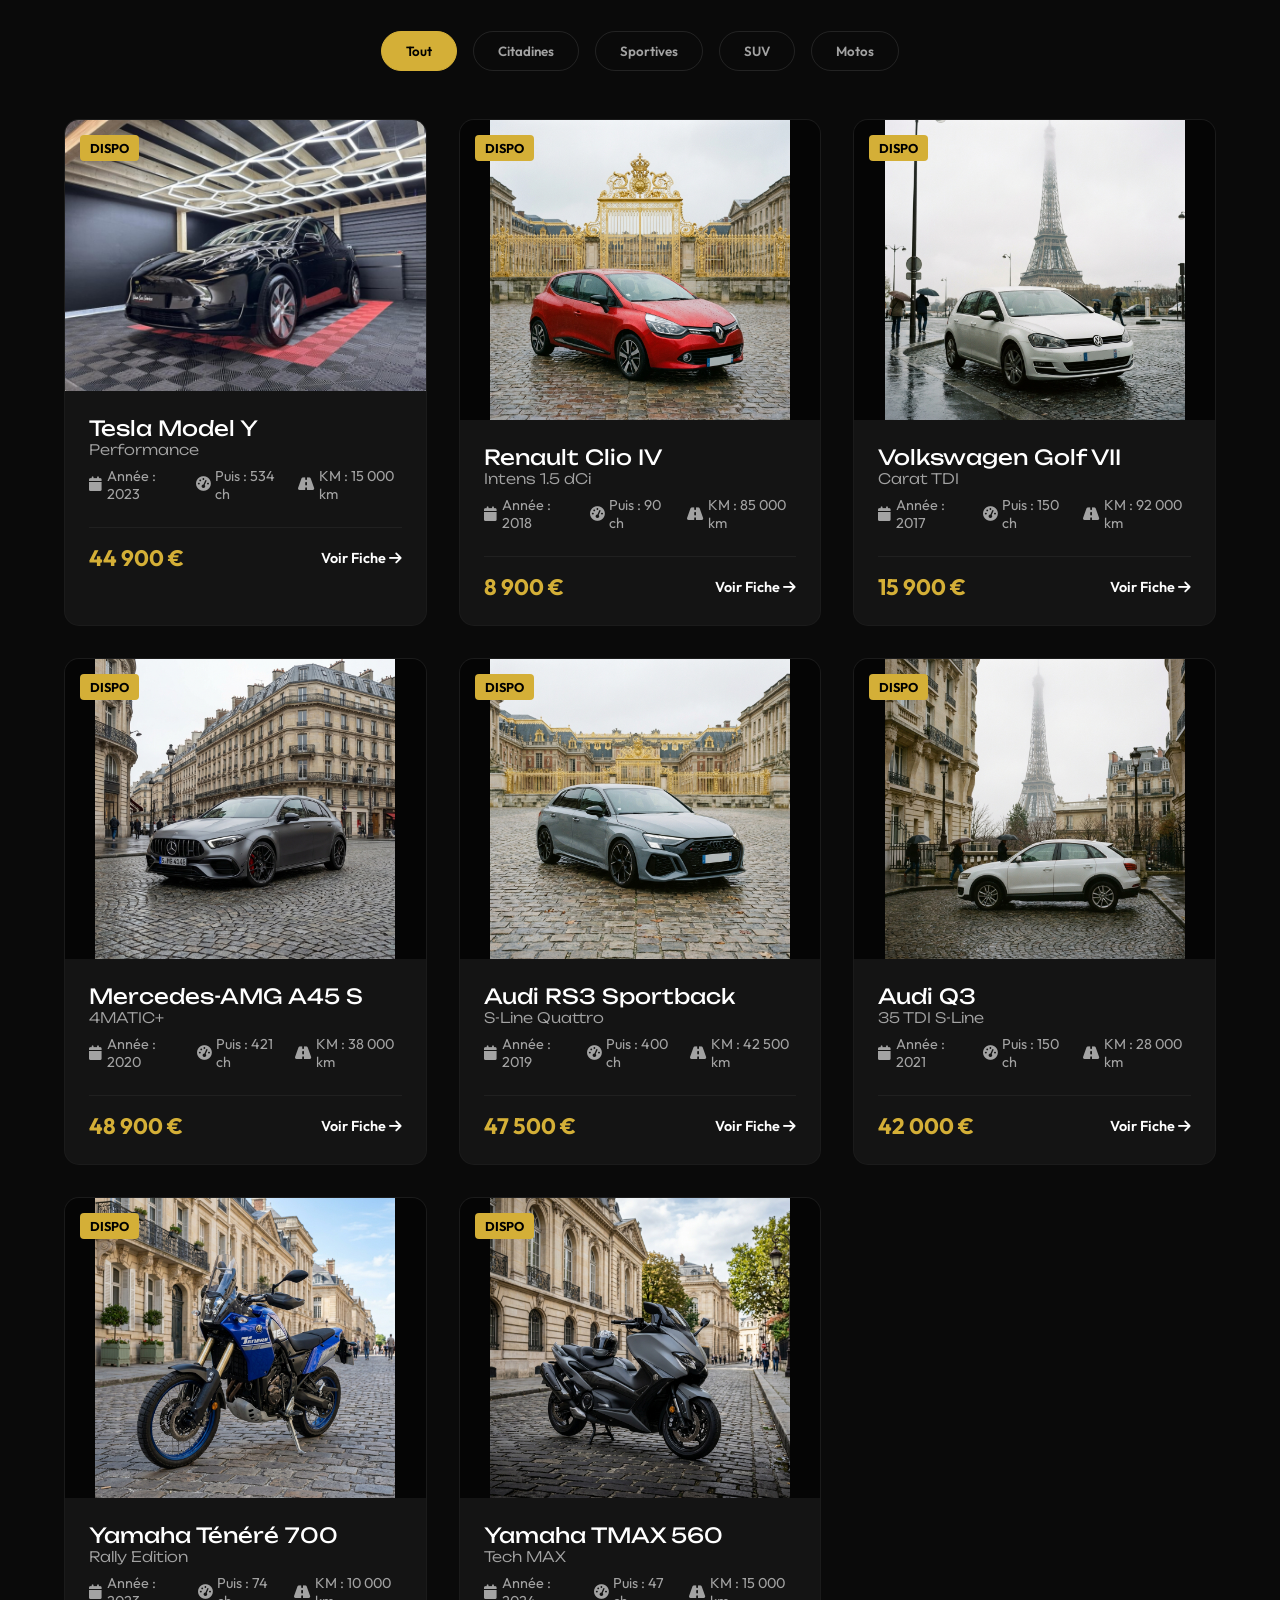
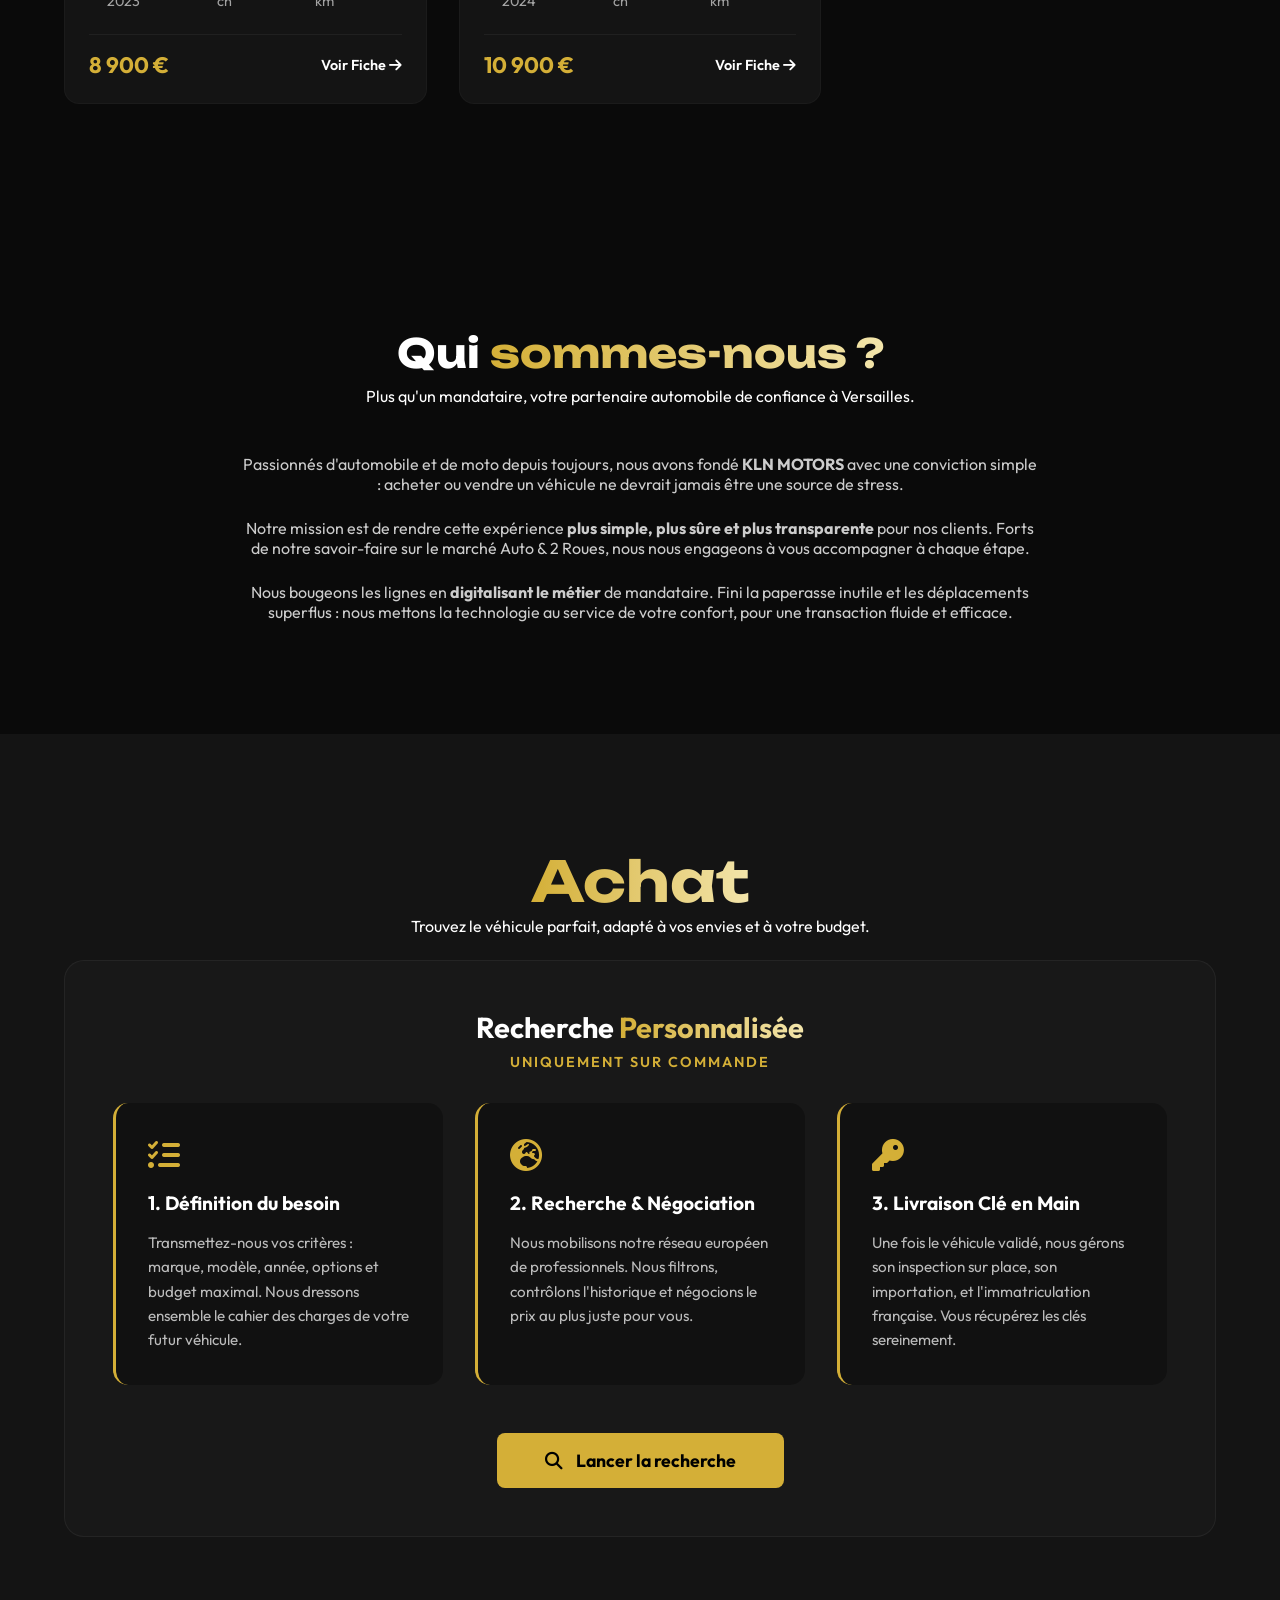
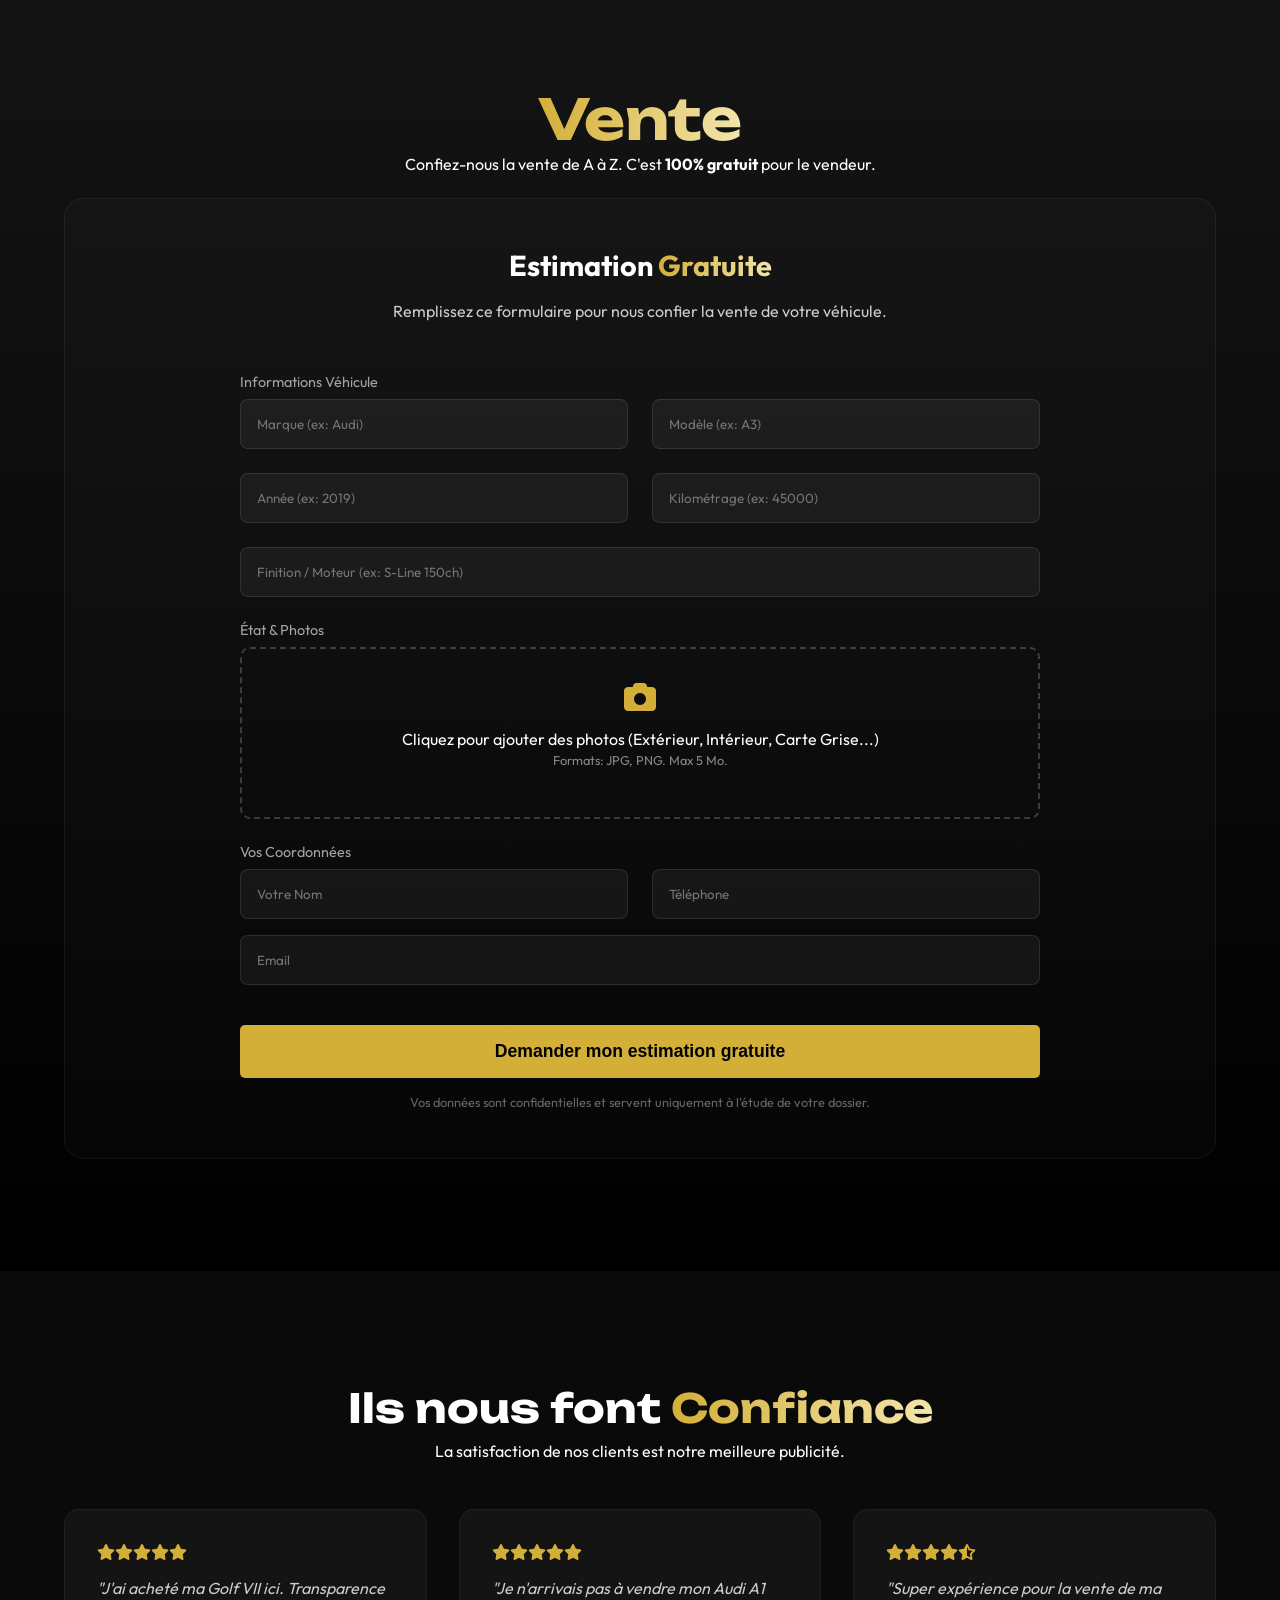
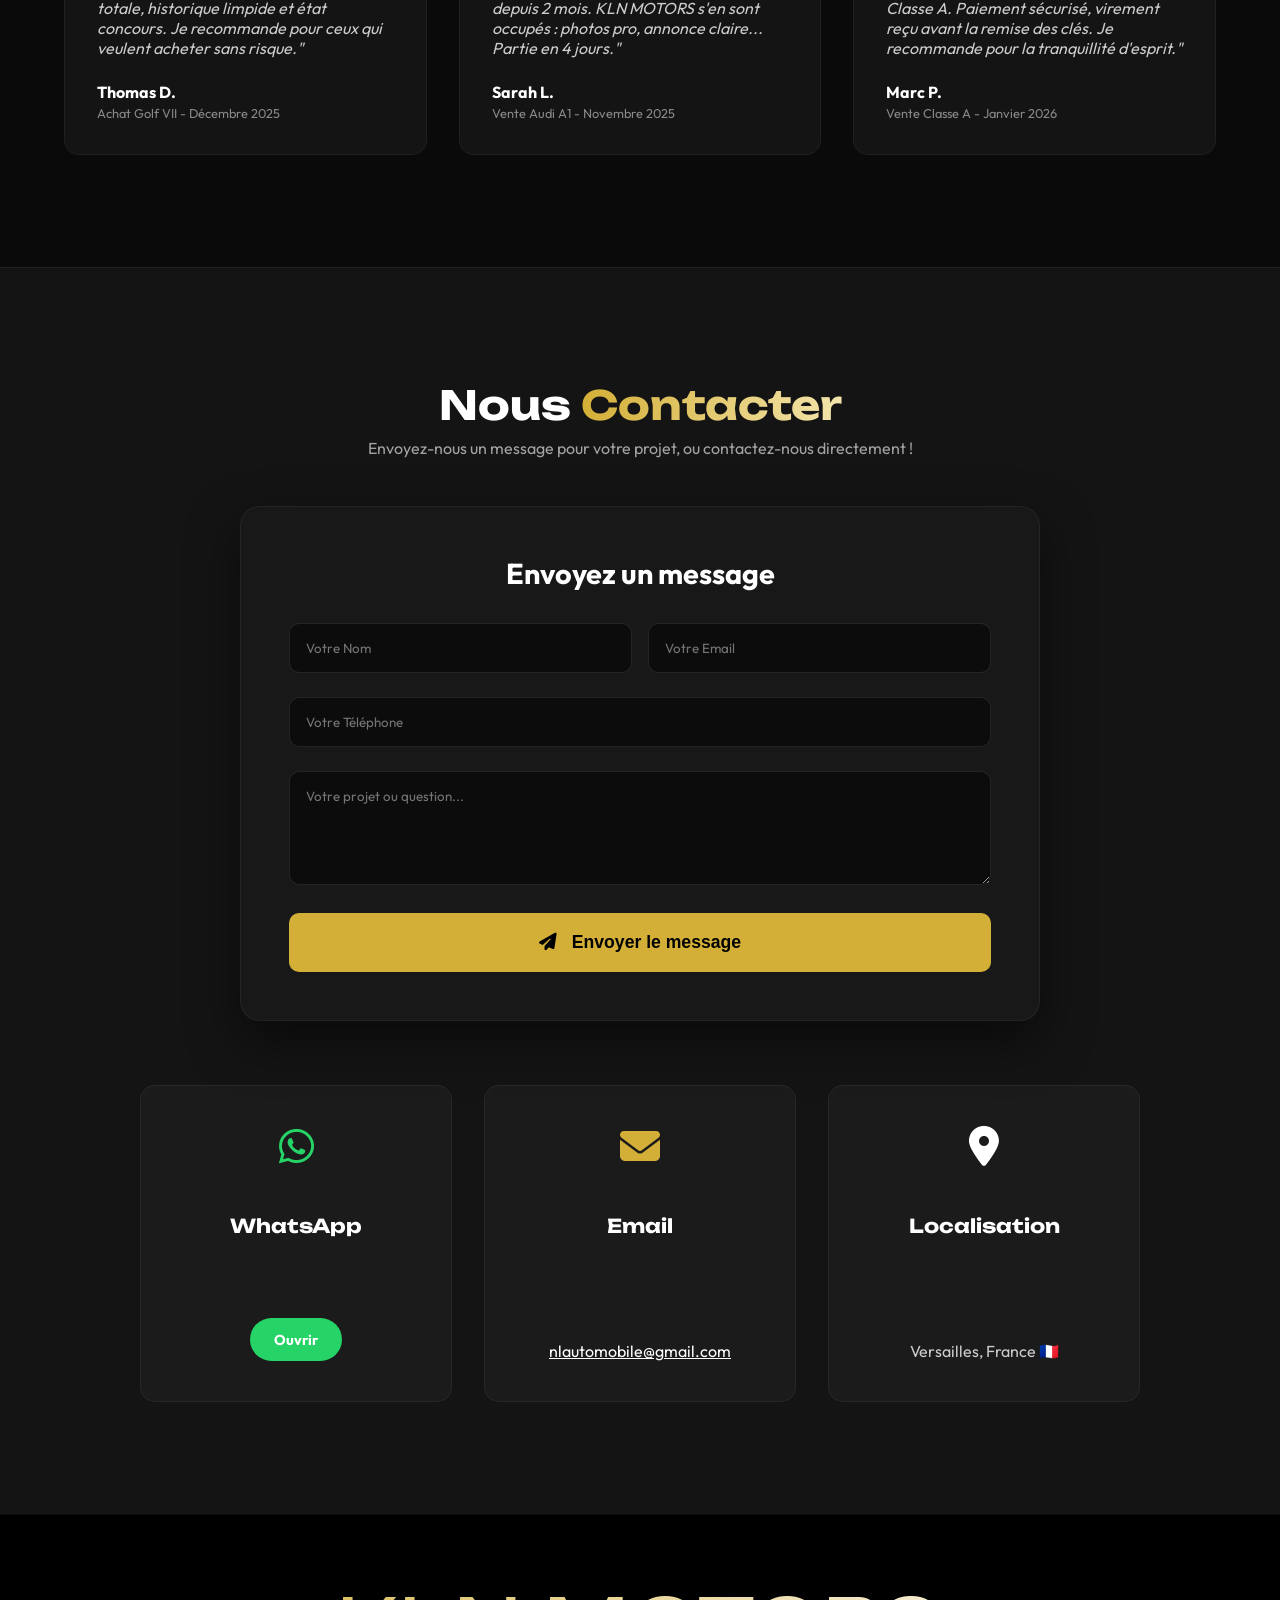
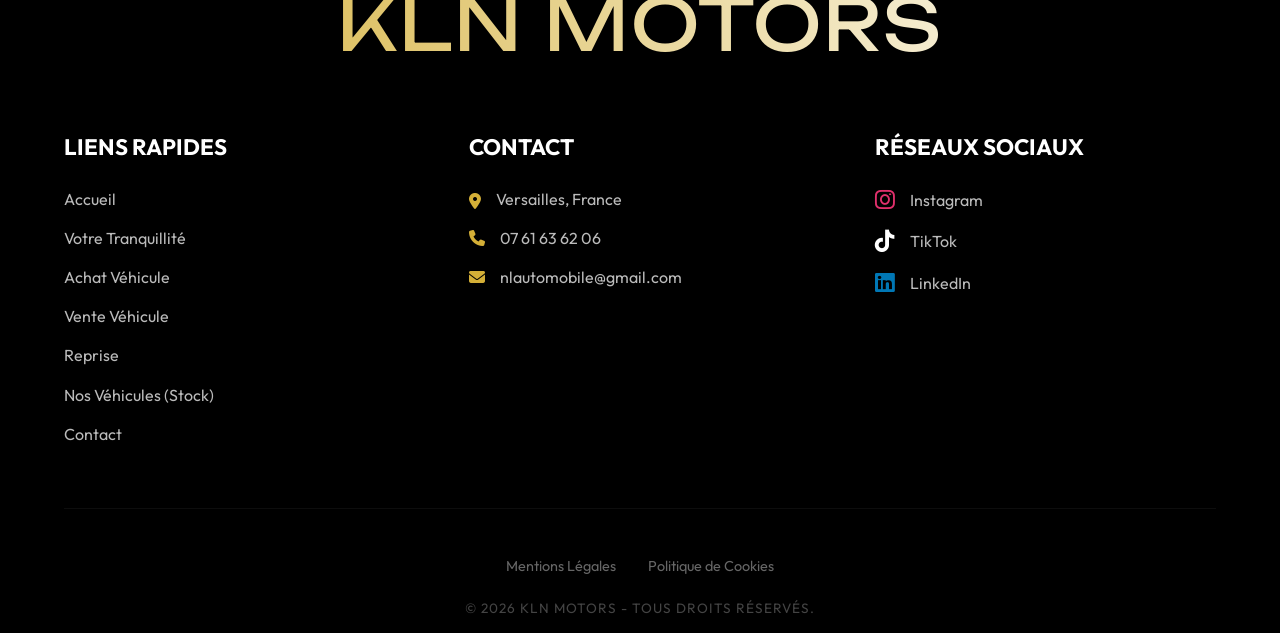
==== commit d9175ffb: "Update index.html" ====
--- a/index.html
+++ b/index.html
@@ -33,6 +33,8 @@
             <a href="#equipe">Qui sommes-nous</a>
             <a href="#achat">Achat</a>
             <a href="#vente">Vente</a>
+            <a href="#services">Dépôt-Vente</a>
+            <a href="#services">Recherche</a>
             <a href="#stock">Notre Stock</a>
             <a href="#avis">Avis</a>
             <a href="#contact">Contact</a>
@@ -64,24 +66,29 @@
     <section id="services" class="services-section">
         <div class="container">
             <div class="section-header">
-                <h2>Votre <span class="highlight-text">Tranquillité</span></h2>
-                <p>Auto ou Moto, fini les appels frauduleux et les rendez-vous manqués.</p>
+                <h2>Nos <span class="highlight-text">Services</span></h2>
+                <p>Auto ou Moto, on gère tout de A à Z pour vous.</p>
             </div>
             <div class="features-grid">
                 <div class="feature-card">
+                    <i class="fa-solid fa-magnifying-glass"></i>
+                    <h3>Achat</h3>
+                    <p>Trouvez le véhicule idéal sur commande via notre réseau européen.</p>
+                </div>
+                <div class="feature-card">
                     <i class="fa-solid fa-handshake-simple"></i>
-                    <h3>Gestion de Vente</h3>
-                    <p>Nous créons l'annonce pro, nous filtrons les clients et nous sécurisons la transaction. Vous n'avez rien à faire.</p>
+                    <h3>Vente & Mise en Valeur</h3>
+                    <p>On gère l'annonce, les photos et les acheteurs. Vous ne faites rien.</p>
                 </div>
                 <div class="feature-card">
-                    <i class="fa-solid fa-camera"></i>
-                    <h3>Mise en Valeur</h3>
-                    <p>Photos HD, nettoyage, rédaction... Nous rendons votre véhicule irrésistible pour qu'il se vende vite et bien.</p>
+                    <i class="fa-solid fa-tag"></i>
+                    <h3>Dépôt-Vente</h3>
+                    <p>Déposez votre véhicule, on s'occupe de tout jusqu'à la vente.</p>
                 </div>
                 <div class="feature-card">
-                    <i class="fa-solid fa-magnifying-glass"></i>
+                    <i class="fa-solid fa-crosshairs"></i>
                     <h3>Recherche Personnalisée</h3>
-                    <p>Vous cherchez un modèle précis ? Nous le trouvons <strong>sur commande</strong> à travers notre réseau européen.</p>
+                    <p>Un modèle précis en tête ? On le trouve pour vous, partout en Europe.</p>
                 </div>
             </div>
         </div>
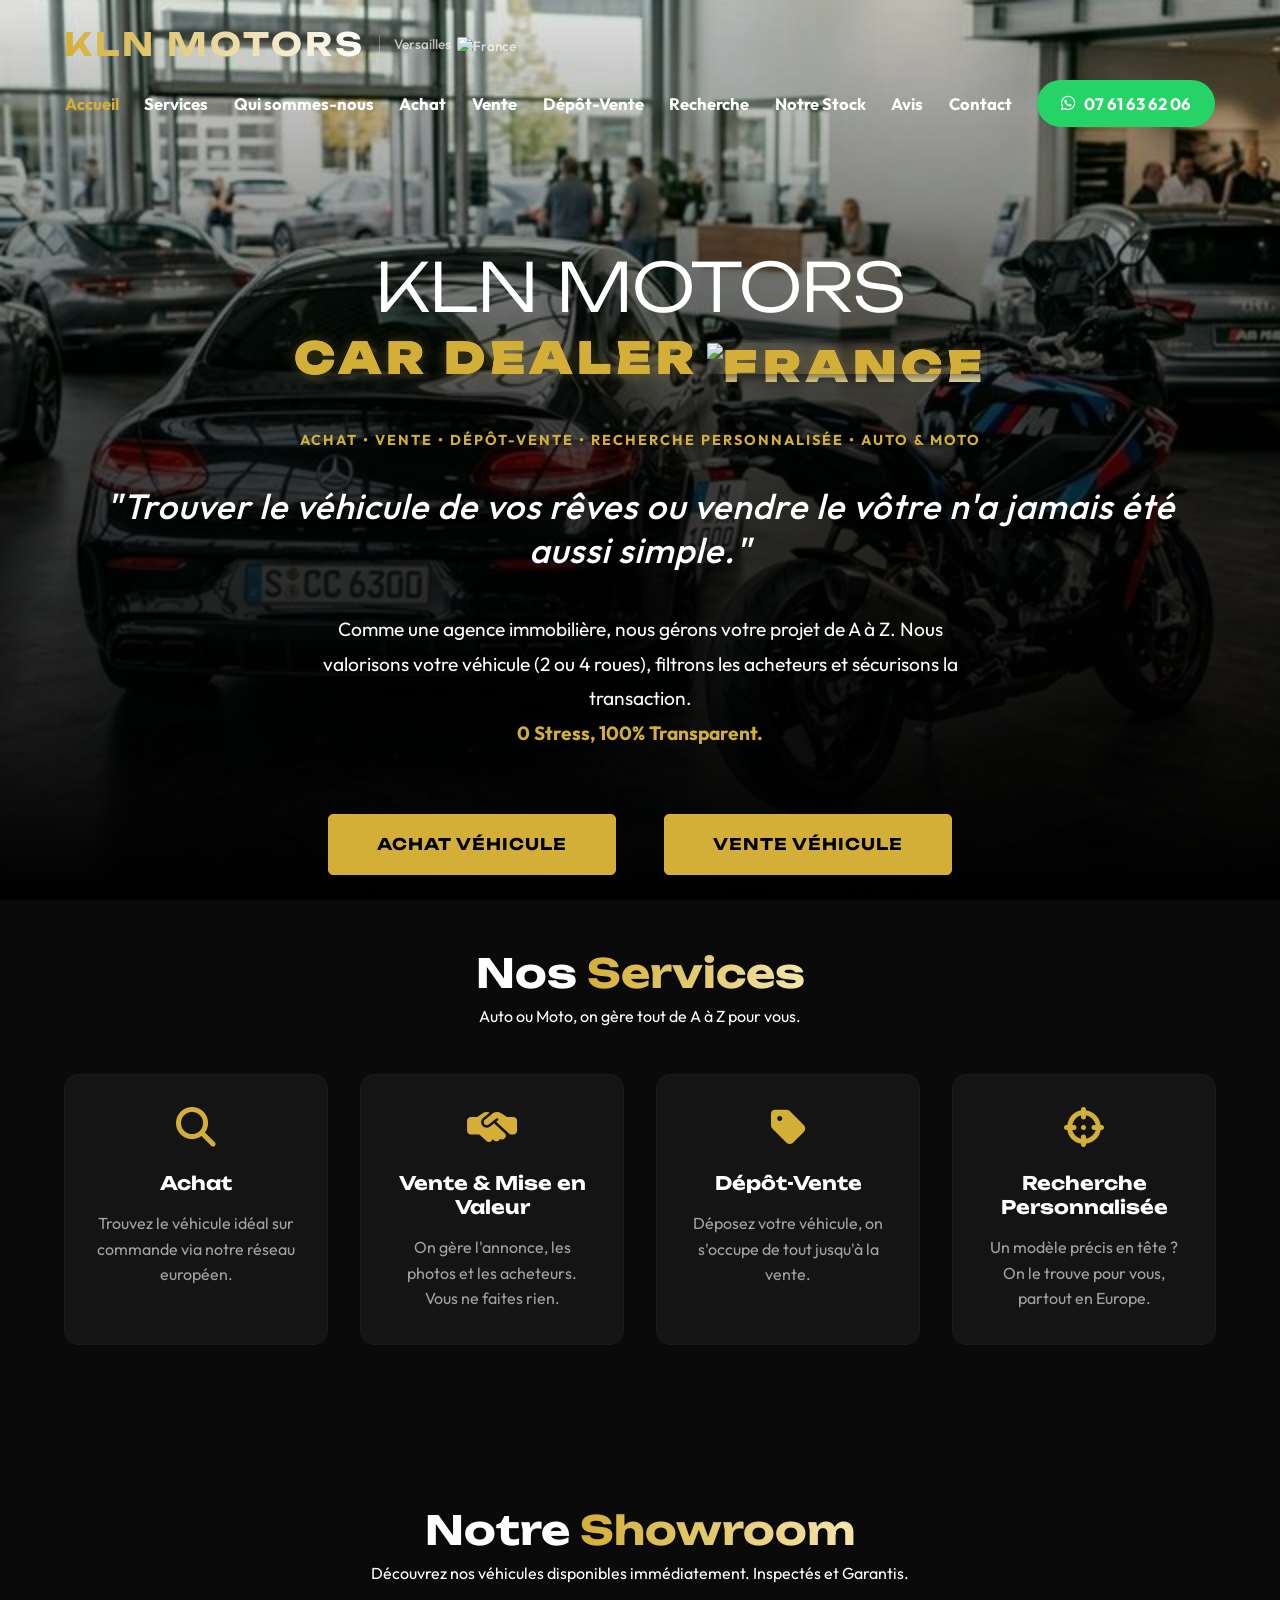
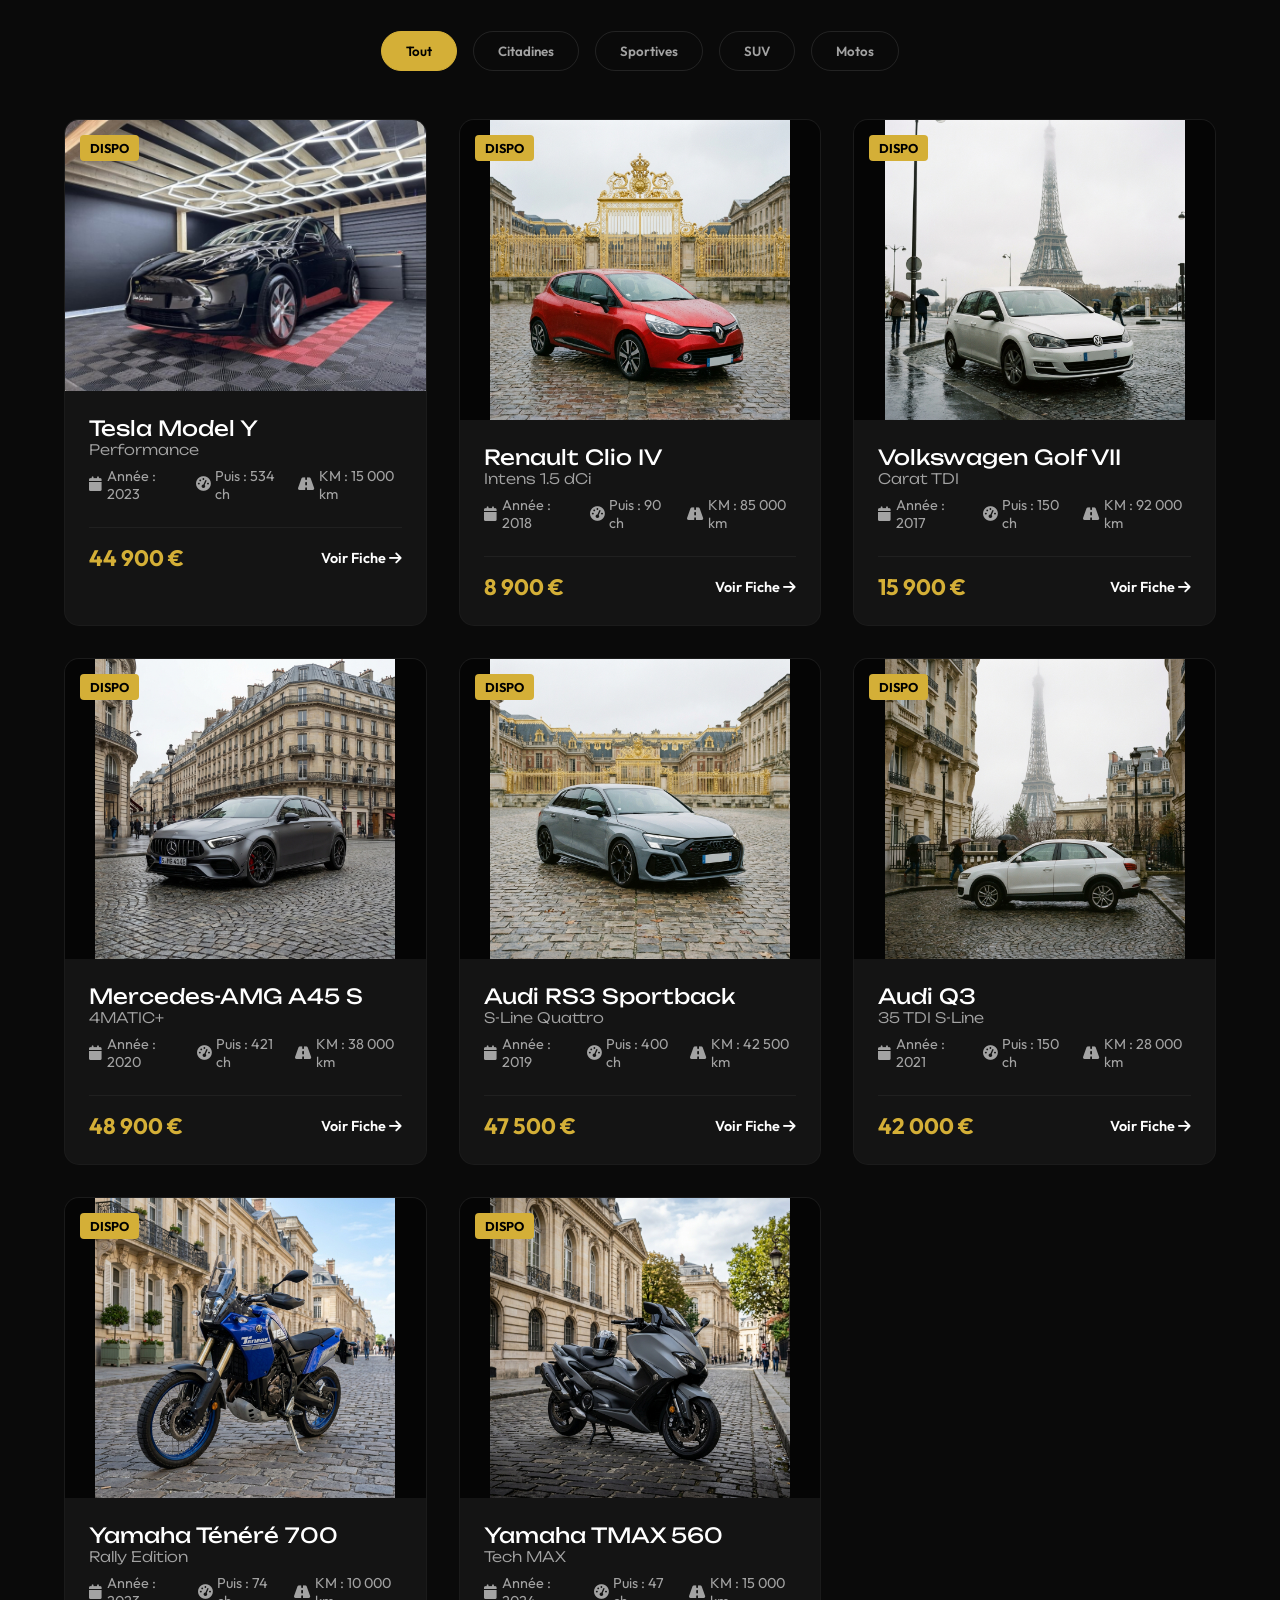
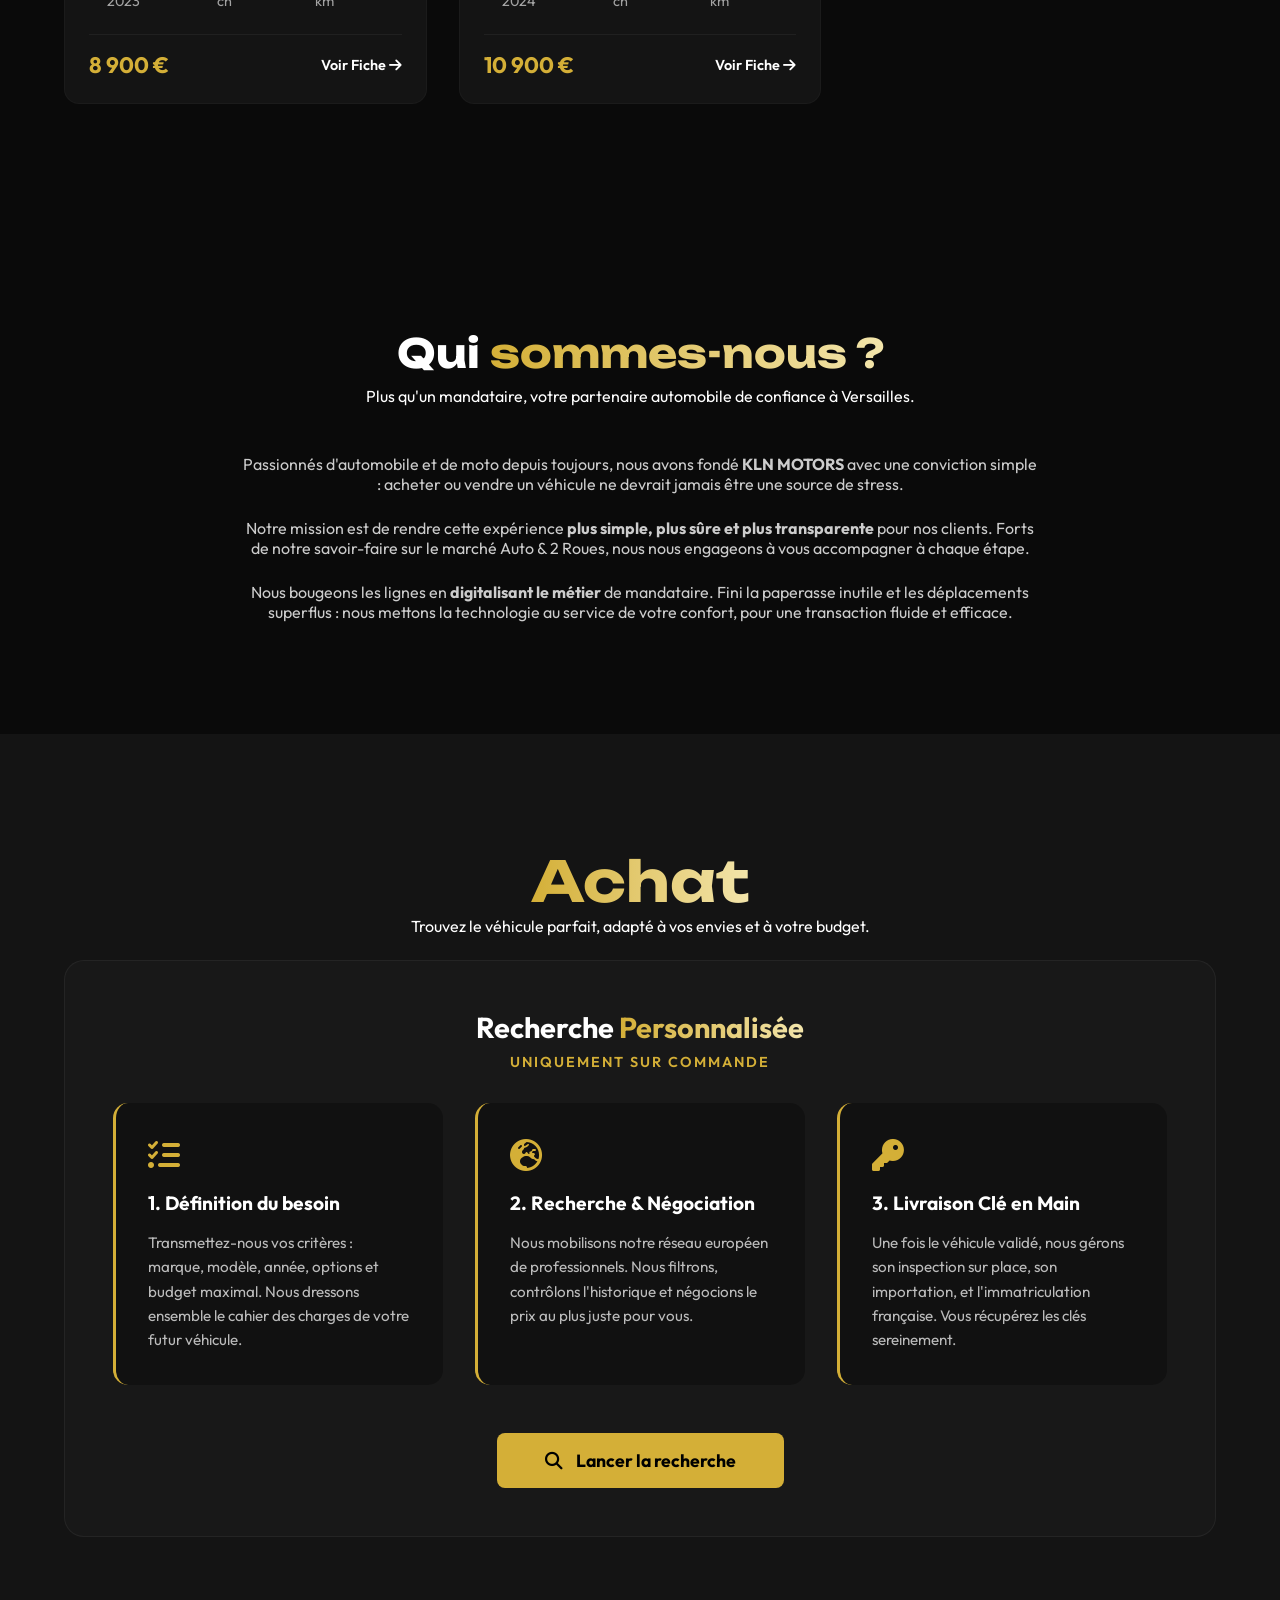
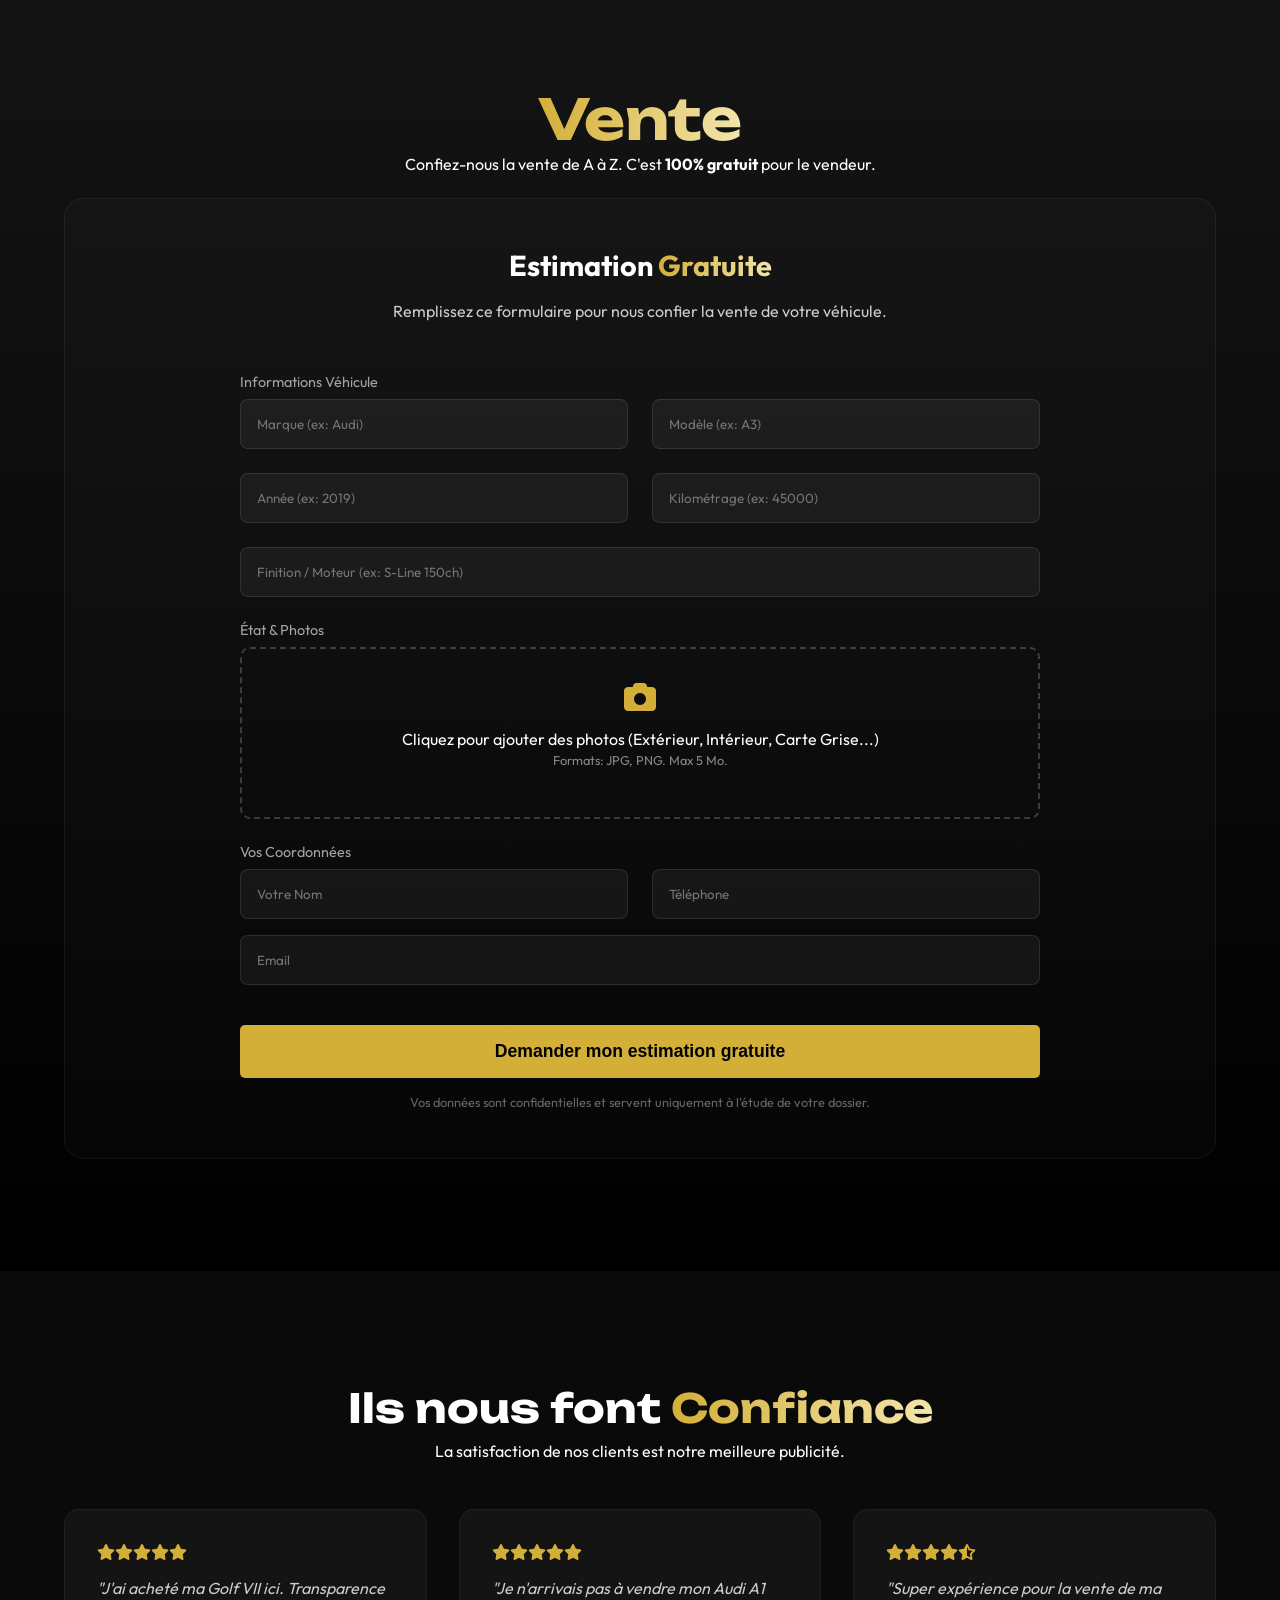
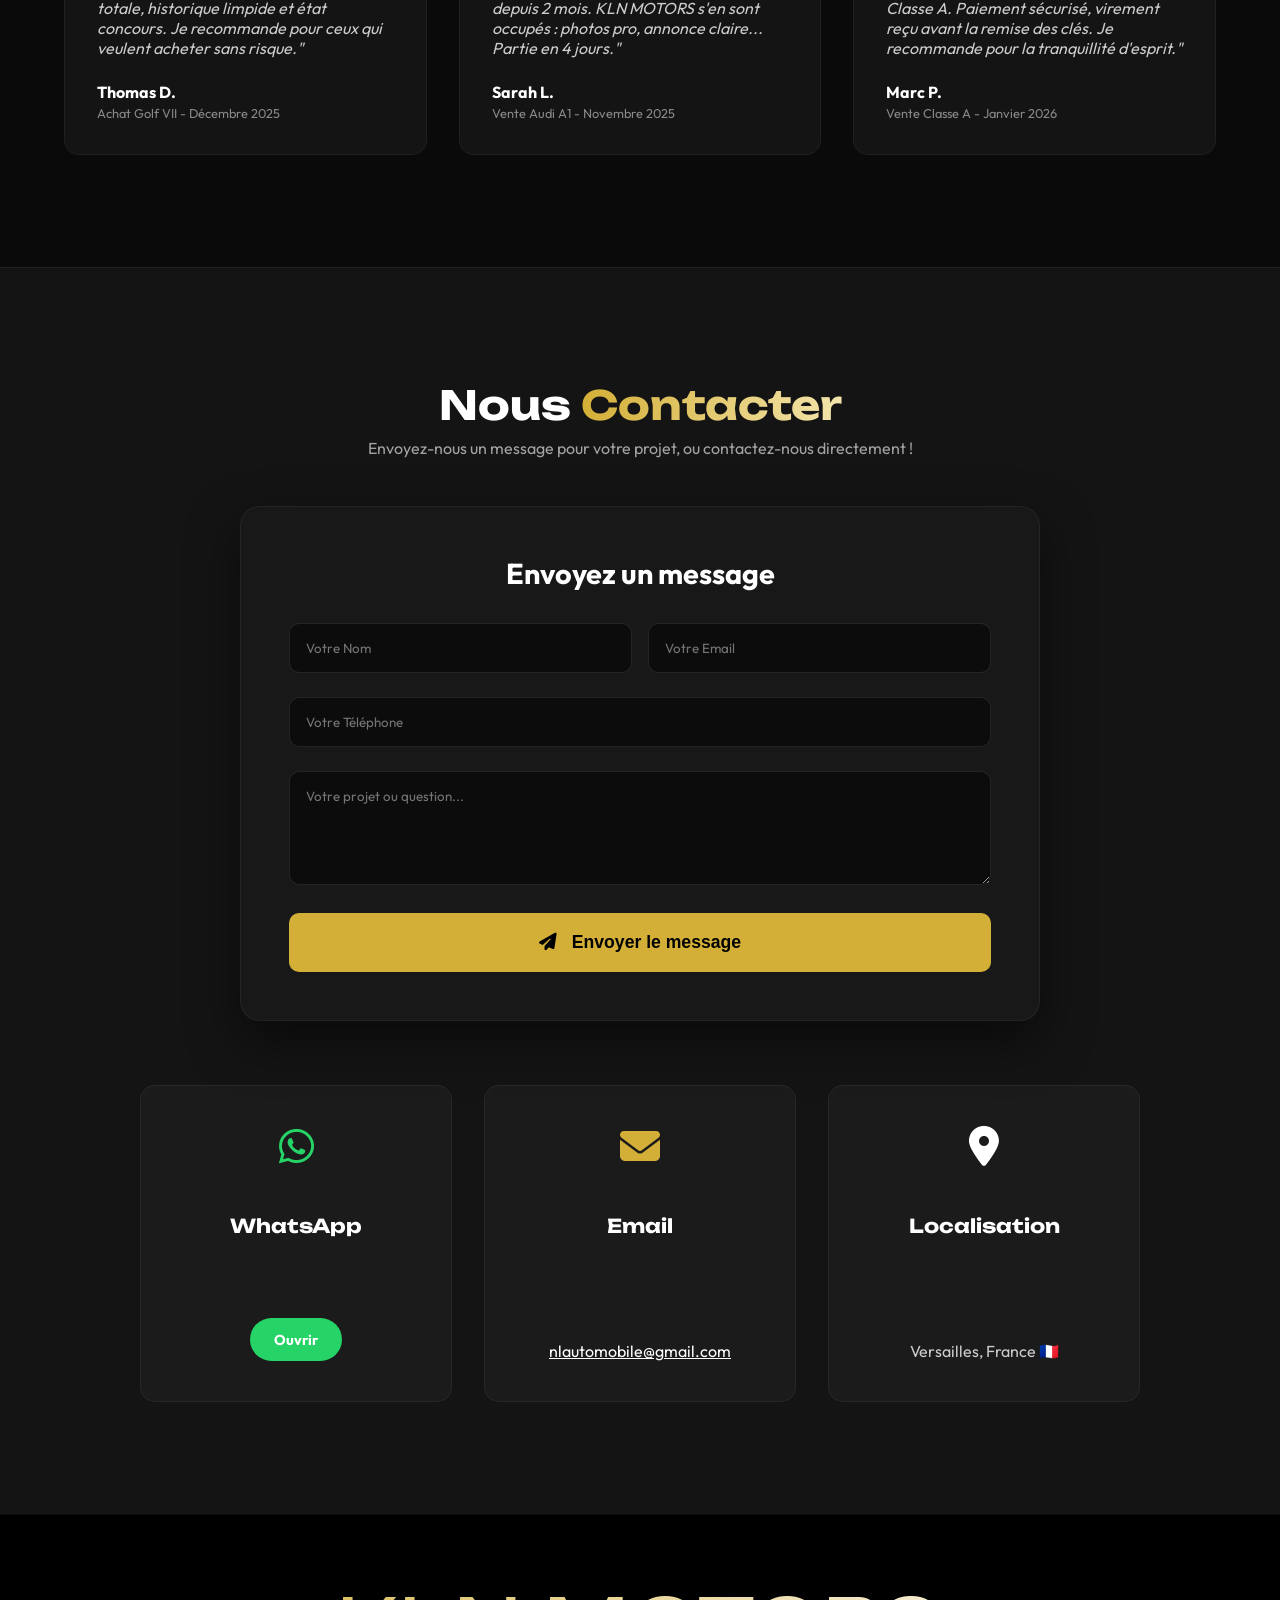
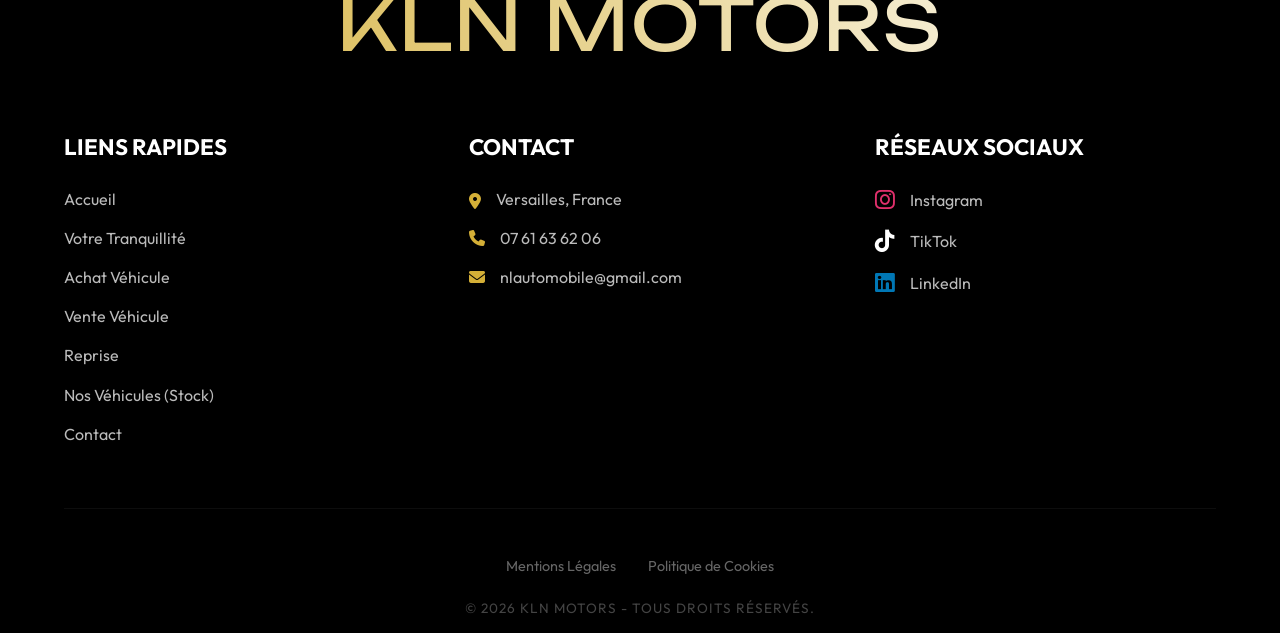
==== commit 508d9a02: "Update index.html" ====
--- a/index.html
+++ b/index.html
@@ -22,7 +22,7 @@
                 <span class="logo-text">KLN MOTORS</span>
                 <span class="location-badge">Versailles <img src="https://flagcdn.com/w20/fr.png" alt="France"></span>
             </div>
-            <a href="https://wa.me/33761636206" class="btn-contact navbar-whatsapp"><i class="fa-brands fa-whatsapp"></i> 07 61 63 62 06</a>
+
         </div>
         <div class="burger-menu">
             <i class="fa-solid fa-bars"></i>
